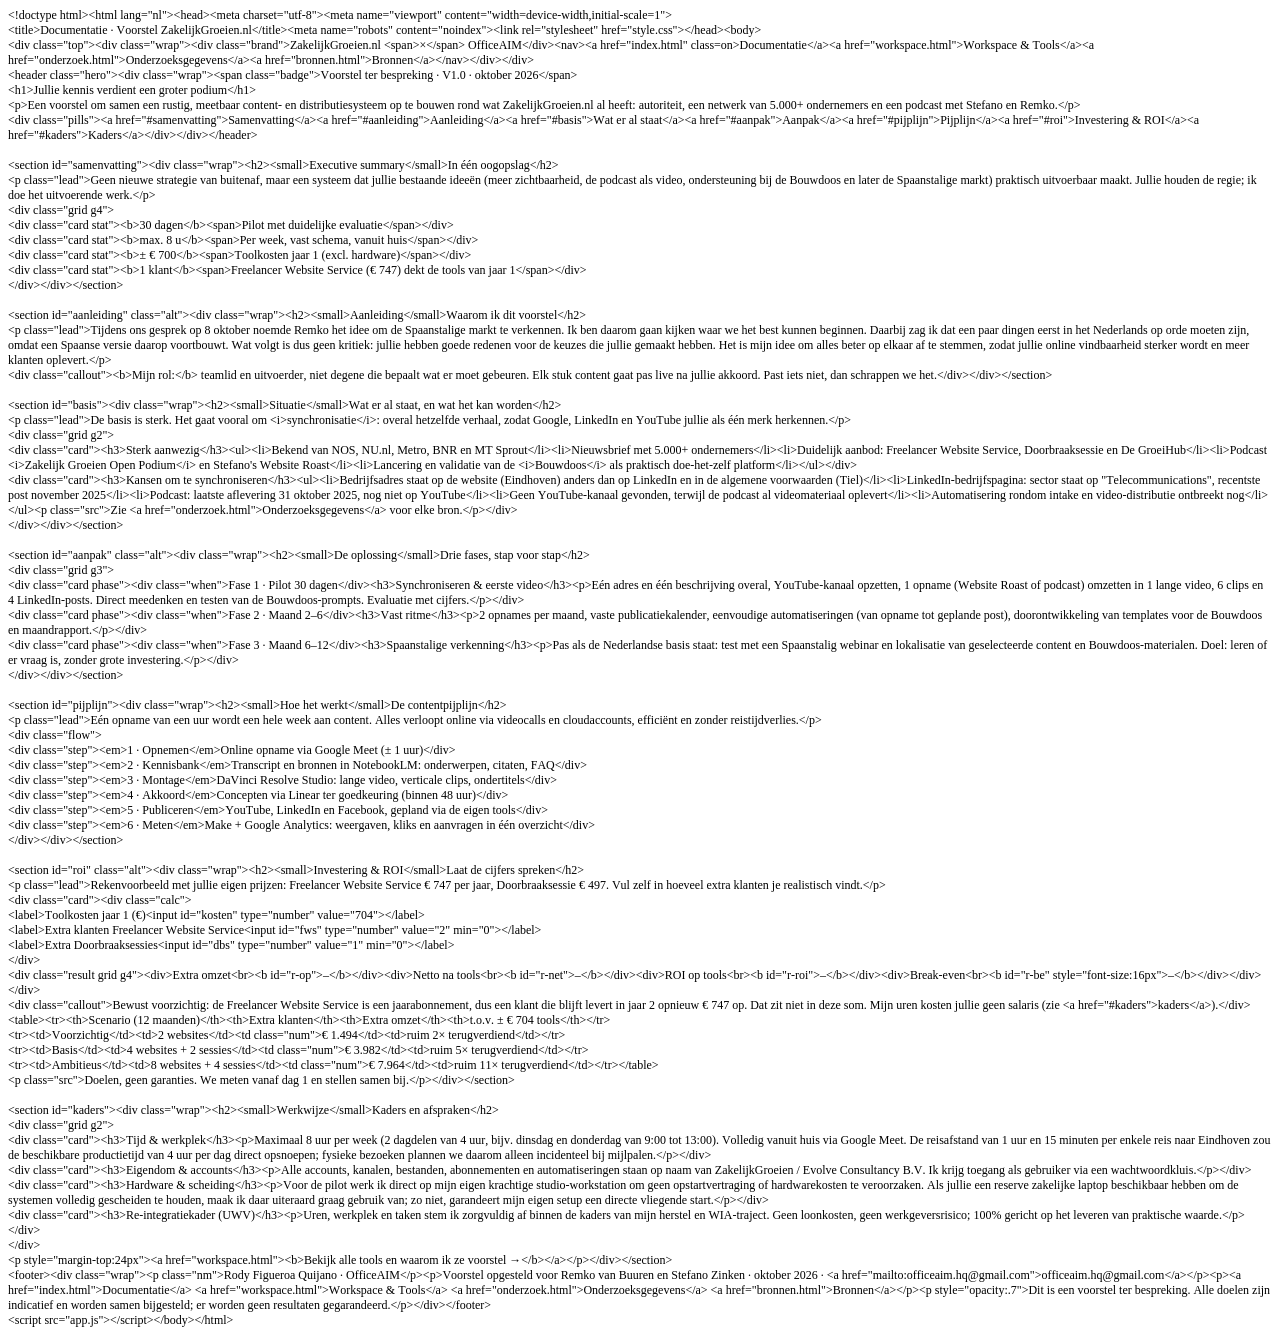
==== index.html @ 8b4fb87a "Voorstel ZakelijkGroeien v1.0" ====
<!DOCTYPE html PUBLIC "-//W3C//DTD HTML 4.01//EN" "http://www.w3.org/TR/html4/strict.dtd">
<html>
<head>
  <meta http-equiv="Content-Type" content="text/html; charset=utf-8">
  <meta http-equiv="Content-Style-Type" content="text/css">
  <title></title>
  <meta name="Generator" content="Cocoa HTML Writer">
  <meta name="CocoaVersion" content="2775.1">
  <style type="text/css">
    p.p1 {margin: 0.0px 0.0px 0.0px 0.0px; font: 12.0px Times; -webkit-text-stroke: #000000}
    p.p2 {margin: 0.0px 0.0px 0.0px 0.0px; font: 12.0px Times; -webkit-text-stroke: #000000; min-height: 14.0px}
    span.s1 {font-kerning: none}
    span.s2 {font: 12.0px 'Times New Roman'; font-kerning: none}
  </style>
</head>
<body>
<p class="p1"><span class="s1">&lt;!doctype html&gt;&lt;html lang="nl"&gt;&lt;head&gt;&lt;meta charset="utf-8"&gt;&lt;meta name="viewport" content="width=device-width,initial-scale=1"&gt;</span></p>
<p class="p1"><span class="s1">&lt;title&gt;Documentatie · Voorstel ZakelijkGroeien.nl&lt;/title&gt;&lt;meta name="robots" content="noindex"&gt;&lt;link rel="stylesheet" href="style.css"&gt;&lt;/head&gt;&lt;body&gt;</span></p>
<p class="p1"><span class="s1">&lt;div class="top"&gt;&lt;div class="wrap"&gt;&lt;div class="brand"&gt;ZakelijkGroeien.nl &lt;span&gt;×&lt;/span&gt; OfficeAIM&lt;/div&gt;&lt;nav&gt;&lt;a href="index.html" class=on&gt;Documentatie&lt;/a&gt;&lt;a href="workspace.html"&gt;Workspace &amp; Tools&lt;/a&gt;&lt;a href="onderzoek.html"&gt;Onderzoeksgegevens&lt;/a&gt;&lt;a href="bronnen.html"&gt;Bronnen&lt;/a&gt;&lt;/nav&gt;&lt;/div&gt;&lt;/div&gt;</span></p>
<p class="p1"><span class="s1">&lt;header class="hero"&gt;&lt;div class="wrap"&gt;&lt;span class="badge"&gt;Voorstel ter bespreking · V1.0 · oktober 2026&lt;/span&gt;</span></p>
<p class="p1"><span class="s1">&lt;h1&gt;Jullie kennis verdient een groter podium&lt;/h1&gt;</span></p>
<p class="p1"><span class="s1">&lt;p&gt;Een voorstel om samen een rustig, meetbaar content- en distributiesysteem op te bouwen rond wat ZakelijkGroeien.nl al heeft: autoriteit, een netwerk van 5.000+ ondernemers en een podcast met Stefano en Remko.&lt;/p&gt;</span></p>
<p class="p1"><span class="s1">&lt;div class="pills"&gt;&lt;a href="#samenvatting"&gt;Samenvatting&lt;/a&gt;&lt;a href="#aanleiding"&gt;Aanleiding&lt;/a&gt;&lt;a href="#basis"&gt;Wat er al staat&lt;/a&gt;&lt;a href="#aanpak"&gt;Aanpak&lt;/a&gt;&lt;a href="#pijplijn"&gt;Pijplijn&lt;/a&gt;&lt;a href="#roi"&gt;Investering &amp; ROI&lt;/a&gt;&lt;a href="#kaders"&gt;Kaders&lt;/a&gt;&lt;/div&gt;&lt;/div&gt;&lt;/header&gt;</span></p>
<p class="p2"><span class="s1"></span><br></p>
<p class="p1"><span class="s1">&lt;section id="samenvatting"&gt;&lt;div class="wrap"&gt;&lt;h2&gt;&lt;small&gt;Executive summary&lt;/small&gt;In één oogopslag&lt;/h2&gt;</span></p>
<p class="p1"><span class="s1">&lt;p class="lead"&gt;Geen nieuwe strategie van buitenaf, maar een systeem dat jullie bestaande ideeën (meer zichtbaarheid, de podcast als video, ondersteuning bij de Bouwdoos en later de Spaanstalige markt) praktisch uitvoerbaar maakt. Jullie houden de regie; ik doe het uitvoerende werk.&lt;/p&gt;</span></p>
<p class="p1"><span class="s1">&lt;div class="grid g4"&gt;</span></p>
<p class="p1"><span class="s1">&lt;div class="card stat"&gt;&lt;b&gt;30 dagen&lt;/b&gt;&lt;span&gt;Pilot met duidelijke evaluatie&lt;/span&gt;&lt;/div&gt;</span></p>
<p class="p1"><span class="s1">&lt;div class="card stat"&gt;&lt;b&gt;max. 8 u&lt;/b&gt;&lt;span&gt;Per week, vast schema, vanuit huis&lt;/span&gt;&lt;/div&gt;</span></p>
<p class="p1"><span class="s1">&lt;div class="card stat"&gt;&lt;b&gt;± € 700&lt;/b&gt;&lt;span&gt;Toolkosten jaar 1 (excl. hardware)&lt;/span&gt;&lt;/div&gt;</span></p>
<p class="p1"><span class="s1">&lt;div class="card stat"&gt;&lt;b&gt;1 klant&lt;/b&gt;&lt;span&gt;Freelancer Website Service (€ 747) dekt de tools van jaar 1&lt;/span&gt;&lt;/div&gt;</span></p>
<p class="p1"><span class="s1">&lt;/div&gt;&lt;/div&gt;&lt;/section&gt;</span></p>
<p class="p2"><span class="s1"></span><br></p>
<p class="p1"><span class="s1">&lt;section id="aanleiding" class="alt"&gt;&lt;div class="wrap"&gt;&lt;h2&gt;&lt;small&gt;Aanleiding&lt;/small&gt;Waarom ik dit voorstel&lt;/h2&gt;</span></p>
<p class="p1"><span class="s1">&lt;p class="lead"&gt;Tijdens ons gesprek op 8 oktober noemde Remko het idee om de Spaanstalige markt te verkennen. Ik ben daarom gaan kijken waar we het best kunnen beginnen. Daarbij zag ik dat een paar dingen eerst in het Nederlands op orde moeten zijn, omdat een Spaanse versie daarop voortbouwt. Wat volgt is dus geen kritiek: jullie hebben goede redenen voor de keuzes die jullie gemaakt hebben. Het is mijn idee om alles beter op elkaar af te stemmen, zodat jullie online vindbaarheid sterker wordt en meer klanten oplevert.&lt;/p&gt;</span></p>
<p class="p1"><span class="s1">&lt;div class="callout"&gt;&lt;b&gt;Mijn rol:&lt;/b&gt; teamlid en uitvoerder, niet degene die bepaalt wat er moet gebeuren. Elk stuk content gaat pas live na jullie akkoord. Past iets niet, dan schrappen we het.&lt;/div&gt;&lt;/div&gt;&lt;/section&gt;</span></p>
<p class="p2"><span class="s1"></span><br></p>
<p class="p1"><span class="s1">&lt;section id="basis"&gt;&lt;div class="wrap"&gt;&lt;h2&gt;&lt;small&gt;Situatie&lt;/small&gt;Wat er al staat, en wat het kan worden&lt;/h2&gt;</span></p>
<p class="p1"><span class="s1">&lt;p class="lead"&gt;De basis is sterk. Het gaat vooral om &lt;i&gt;synchronisatie&lt;/i&gt;: overal hetzelfde verhaal, zodat Google, LinkedIn en YouTube jullie als één merk herkennen.&lt;/p&gt;</span></p>
<p class="p1"><span class="s1">&lt;div class="grid g2"&gt;</span></p>
<p class="p1"><span class="s1">&lt;div class="card"&gt;&lt;h3&gt;Sterk aanwezig&lt;/h3&gt;&lt;ul&gt;&lt;li&gt;Bekend van NOS, NU.nl, Metro, BNR en MT Sprout&lt;/li&gt;&lt;li&gt;Nieuwsbrief met 5.000+ ondernemers&lt;/li&gt;&lt;li&gt;Duidelijk aanbod: Freelancer Website Service, Doorbraaksessie en De GroeiHub&lt;/li&gt;&lt;li&gt;Podcast &lt;i&gt;Zakelijk Groeien Open Podium&lt;/i&gt; en Stefano's Website Roast&lt;/li&gt;&lt;li&gt;Lancering en validatie van de &lt;i&gt;Bouwdoos&lt;/i&gt; als praktisch doe-het-zelf platform&lt;/li&gt;&lt;/ul&gt;&lt;/div&gt;</span></p>
<p class="p1"><span class="s1">&lt;div class="card"&gt;&lt;h3&gt;Kansen om te synchroniseren&lt;/h3&gt;&lt;ul&gt;&lt;li&gt;Bedrijfsadres staat op de website (Eindhoven) anders dan op LinkedIn en in de algemene voorwaarden (Tiel)&lt;/li&gt;&lt;li&gt;LinkedIn-bedrijfspagina: sector staat op "Telecommunications", recentste post november 2025&lt;/li&gt;&lt;li&gt;Podcast: laatste aflevering 31 oktober 2025, nog niet op YouTube&lt;/li&gt;&lt;li&gt;Geen YouTube-kanaal gevonden, terwijl de podcast al videomateriaal oplevert&lt;/li&gt;&lt;li&gt;Automatisering rondom intake en video-distributie ontbreekt nog&lt;/li&gt;&lt;/ul&gt;&lt;p class="src"&gt;Zie &lt;a href="onderzoek.html"&gt;Onderzoeksgegevens&lt;/a&gt; voor elke bron.&lt;/p&gt;&lt;/div&gt;</span></p>
<p class="p1"><span class="s1">&lt;/div&gt;&lt;/div&gt;&lt;/section&gt;</span></p>
<p class="p2"><span class="s1"></span><br></p>
<p class="p1"><span class="s1">&lt;section id="aanpak" class="alt"&gt;&lt;div class="wrap"&gt;&lt;h2&gt;&lt;small&gt;De oplossing&lt;/small&gt;Drie fases, stap voor stap&lt;/h2&gt;</span></p>
<p class="p1"><span class="s1">&lt;div class="grid g3"&gt;</span></p>
<p class="p1"><span class="s1">&lt;div class="card phase"&gt;&lt;div class="when"&gt;Fase 1 · Pilot 30 dagen&lt;/div&gt;&lt;h3&gt;Synchroniseren &amp; eerste video&lt;/h3&gt;&lt;p&gt;Eén adres en één beschrijving overal, YouTube-kanaal opzetten, 1 opname (Website Roast of podcast) omzetten in 1 lange video, 6 clips en 4 LinkedIn-posts. Direct meedenken en testen van de Bouwdoos-prompts. Evaluatie met cijfers.&lt;/p&gt;&lt;/div&gt;</span></p>
<p class="p1"><span class="s1">&lt;div class="card phase"&gt;&lt;div class="when"&gt;Fase 2 · Maand 2–6&lt;/div&gt;&lt;h3&gt;Vast ritme&lt;/h3&gt;&lt;p&gt;2 opnames per maand, vaste publicatiekalender, eenvoudige automatiseringen (van opname tot geplande post), doorontwikkeling van templates voor de Bouwdoos en maandrapport.&lt;/p&gt;&lt;/div&gt;</span></p>
<p class="p1"><span class="s1">&lt;div class="card phase"&gt;&lt;div class="when"&gt;Fase 3 · Maand 6–12&lt;/div&gt;&lt;h3&gt;Spaanstalige verkenning&lt;/h3&gt;&lt;p&gt;Pas als de Nederlandse basis staat: test met een Spaanstalig webinar en lokalisatie van geselecteerde content en Bouwdoos-materialen. Doel: leren of er vraag is, zonder grote investering.&lt;/p&gt;&lt;/div&gt;</span></p>
<p class="p1"><span class="s1">&lt;/div&gt;&lt;/div&gt;&lt;/section&gt;</span></p>
<p class="p2"><span class="s1"></span><br></p>
<p class="p1"><span class="s1">&lt;section id="pijplijn"&gt;&lt;div class="wrap"&gt;&lt;h2&gt;&lt;small&gt;Hoe het werkt&lt;/small&gt;De contentpijplijn&lt;/h2&gt;</span></p>
<p class="p1"><span class="s1">&lt;p class="lead"&gt;Eén opname van een uur wordt een hele week aan content. Alles verloopt online via videocalls en cloudaccounts, efficiënt en zonder reistijdverlies.&lt;/p&gt;</span></p>
<p class="p1"><span class="s1">&lt;div class="flow"&gt;</span></p>
<p class="p1"><span class="s1">&lt;div class="step"&gt;&lt;em&gt;1 · Opnemen&lt;/em&gt;Online opname via Google Meet (± 1 uur)&lt;/div&gt;</span></p>
<p class="p1"><span class="s1">&lt;div class="step"&gt;&lt;em&gt;2 · Kennisbank&lt;/em&gt;Transcript en bronnen in NotebookLM: onderwerpen, citaten, FAQ&lt;/div&gt;</span></p>
<p class="p1"><span class="s1">&lt;div class="step"&gt;&lt;em&gt;3 · Montage&lt;/em&gt;DaVinci Resolve Studio: lange video, verticale clips, ondertitels&lt;/div&gt;</span></p>
<p class="p1"><span class="s1">&lt;div class="step"&gt;&lt;em&gt;4 · Akkoord&lt;/em&gt;Concepten via Linear ter goedkeuring (binnen 48 uur)&lt;/div&gt;</span></p>
<p class="p1"><span class="s1">&lt;div class="step"&gt;&lt;em&gt;5 · Publiceren&lt;/em&gt;YouTube, LinkedIn en Facebook, gepland via de eigen tools&lt;/div&gt;</span></p>
<p class="p1"><span class="s1">&lt;div class="step"&gt;&lt;em&gt;6 · Meten&lt;/em&gt;Make + Google Analytics: weergaven, kliks en aanvragen in één overzicht&lt;/div&gt;</span></p>
<p class="p1"><span class="s1">&lt;/div&gt;&lt;/div&gt;&lt;/section&gt;</span></p>
<p class="p2"><span class="s1"></span><br></p>
<p class="p1"><span class="s1">&lt;section id="roi" class="alt"&gt;&lt;div class="wrap"&gt;&lt;h2&gt;&lt;small&gt;Investering &amp; ROI&lt;/small&gt;Laat de cijfers spreken&lt;/h2&gt;</span></p>
<p class="p1"><span class="s1">&lt;p class="lead"&gt;Rekenvoorbeeld met jullie eigen prijzen: Freelancer Website Service € 747 per jaar, Doorbraaksessie € 497. Vul zelf in hoeveel extra klanten je realistisch vindt.&lt;/p&gt;</span></p>
<p class="p1"><span class="s1">&lt;div class="card"&gt;&lt;div class="calc"&gt;</span></p>
<p class="p1"><span class="s1">&lt;label&gt;Toolkosten jaar 1 (€)&lt;input id="kosten" type="number" value="704"&gt;&lt;/label&gt;</span></p>
<p class="p1"><span class="s1">&lt;label&gt;Extra klanten Freelancer Website Service&lt;input id="fws" type="number" value="2" min="0"&gt;&lt;/label&gt;</span></p>
<p class="p1"><span class="s1">&lt;label&gt;Extra Doorbraaksessies&lt;input id="dbs" type="number" value="1" min="0"&gt;&lt;/label&gt;</span></p>
<p class="p1"><span class="s1">&lt;/div&gt;</span></p>
<p class="p1"><span class="s1">&lt;div class="result grid g4"&gt;&lt;div&gt;Extra omzet&lt;br&gt;&lt;b id="r-op"&gt;–&lt;/b&gt;&lt;/div&gt;&lt;div&gt;Netto na tools&lt;br&gt;&lt;b id="r-net"&gt;–&lt;/b&gt;&lt;/div&gt;&lt;div&gt;ROI op tools&lt;br&gt;&lt;b id="r-roi"&gt;–&lt;/b&gt;&lt;/div&gt;&lt;div&gt;Break-even&lt;br&gt;&lt;b id="r-be" style="font-size:16px"&gt;–&lt;/b&gt;&lt;/div&gt;&lt;/div&gt;&lt;/div&gt;</span></p>
<p class="p1"><span class="s1">&lt;div class="callout"&gt;Bewust voorzichtig: de Freelancer Website Service is een jaarabonnement, dus een klant die blijft levert in jaar 2 opnieuw € 747 op. Dat zit niet in deze som. Mijn uren kosten jullie geen salaris (zie &lt;a href="#kaders"&gt;kaders&lt;/a&gt;).&lt;/div&gt;</span></p>
<p class="p1"><span class="s1">&lt;table&gt;&lt;tr&gt;&lt;th&gt;Scenario (12 maanden)&lt;/th&gt;&lt;th&gt;Extra klanten&lt;/th&gt;&lt;th&gt;Extra omzet&lt;/th&gt;&lt;th&gt;t.o.v. ± € 704 tools&lt;/th&gt;&lt;/tr&gt;</span></p>
<p class="p1"><span class="s1">&lt;tr&gt;&lt;td&gt;Voorzichtig&lt;/td&gt;&lt;td&gt;2 websites&lt;/td&gt;&lt;td class="num"&gt;€ 1.494&lt;/td&gt;&lt;td&gt;ruim 2× terugverdiend&lt;/td&gt;&lt;/tr&gt;</span></p>
<p class="p1"><span class="s1">&lt;tr&gt;&lt;td&gt;Basis&lt;/td&gt;&lt;td&gt;4 websites + 2 sessies&lt;/td&gt;&lt;td class="num"&gt;€ 3.982&lt;/td&gt;&lt;td&gt;ruim 5× terugverdiend&lt;/td&gt;&lt;/tr&gt;</span></p>
<p class="p1"><span class="s1">&lt;tr&gt;&lt;td&gt;Ambitieus&lt;/td&gt;&lt;td&gt;8 websites + 4 sessies&lt;/td&gt;&lt;td class="num"&gt;€ 7.964&lt;/td&gt;&lt;td&gt;ruim 11× terugverdiend&lt;/td&gt;&lt;/tr&gt;&lt;/table&gt;</span></p>
<p class="p1"><span class="s1">&lt;p class="src"&gt;Doelen, geen garanties. We meten vanaf dag 1 en stellen samen bij.&lt;/p&gt;&lt;/div&gt;&lt;/section&gt;</span></p>
<p class="p2"><span class="s1"></span><br></p>
<p class="p1"><span class="s1">&lt;section id="kaders"&gt;&lt;div class="wrap"&gt;&lt;h2&gt;&lt;small&gt;Werkwijze&lt;/small&gt;Kaders en afspraken&lt;/h2&gt;</span></p>
<p class="p1"><span class="s1">&lt;div class="grid g2"&gt;</span></p>
<p class="p1"><span class="s1">&lt;div class="card"&gt;&lt;h3&gt;Tijd &amp; werkplek&lt;/h3&gt;&lt;p&gt;Maximaal 8 uur per week (2 dagdelen van 4 uur, bijv. dinsdag en donderdag van 9:00 tot 13:00). Volledig vanuit huis via Google Meet. De reisafstand van 1 uur en 15 minuten per enkele reis naar Eindhoven zou de beschikbare productietijd van 4 uur per dag direct opsnoepen; fysieke bezoeken plannen we daarom alleen incidenteel bij mijlpalen.&lt;/p&gt;&lt;/div&gt;</span></p>
<p class="p1"><span class="s1">&lt;div class="card"&gt;&lt;h3&gt;Eigendom &amp; accounts&lt;/h3&gt;&lt;p&gt;Alle accounts, kanalen, bestanden, abonnementen en automatiseringen staan op naam van ZakelijkGroeien / Evolve Consultancy B.V. Ik krijg toegang als gebruiker via een wachtwoordkluis.&lt;/p&gt;&lt;/div&gt;</span></p>
<p class="p1"><span class="s1">&lt;div class="card"&gt;&lt;h3&gt;Hardware &amp; scheiding&lt;/h3&gt;&lt;p&gt;Voor de pilot werk ik direct op mijn eigen krachtige studio-workstation om geen opstartvertraging of hardwarekosten te veroorzaken. Als jullie een reserve zakelijke laptop beschikbaar hebben om de systemen volledig gescheiden te houden, maak ik daar uiteraard graag gebruik van; zo niet, garandeert mijn eigen setup een directe vliegende start.&lt;/p&gt;&lt;/div&gt;</span></p>
<p class="p1"><span class="s1">&lt;div class="card"&gt;&lt;h3&gt;Re-integratiekader (UWV)&lt;/h3&gt;&lt;p&gt;Uren, werkplek en taken stem ik zorgvuldig af binnen de kaders van mijn herstel en WIA-traject. Geen loonkosten, geen werkgeversrisico; 100% gericht op het leveren van praktische waarde.&lt;/p&gt;&lt;/div&gt;</span></p>
<p class="p1"><span class="s1">&lt;/div&gt;</span></p>
<p class="p1"><span class="s1">&lt;p style="margin-top:24px"&gt;&lt;a href="workspace.html"&gt;&lt;b&gt;Bekijk alle tools en waarom ik ze voorstel </span><span class="s2">→</span><span class="s1">&lt;/b&gt;&lt;/a&gt;&lt;/p&gt;&lt;/div&gt;&lt;/section&gt;</span></p>
<p class="p1"><span class="s1">&lt;footer&gt;&lt;div class="wrap"&gt;&lt;p class="nm"&gt;Rody Figueroa Quijano · OfficeAIM&lt;/p&gt;&lt;p&gt;Voorstel opgesteld voor Remko van Buuren en Stefano Zinken · oktober 2026 · &lt;a href="mailto:officeaim.hq@gmail.com"&gt;officeaim.hq@gmail.com&lt;/a&gt;&lt;/p&gt;&lt;p&gt;&lt;a href="index.html"&gt;Documentatie&lt;/a&gt; &lt;a href="workspace.html"&gt;Workspace &amp; Tools&lt;/a&gt; &lt;a href="onderzoek.html"&gt;Onderzoeksgegevens&lt;/a&gt; &lt;a href="bronnen.html"&gt;Bronnen&lt;/a&gt;&lt;/p&gt;&lt;p style="opacity:.7"&gt;Dit is een voorstel ter bespreking. Alle doelen zijn indicatief en worden samen bijgesteld; er worden geen resultaten gegarandeerd.&lt;/p&gt;&lt;/div&gt;&lt;/footer&gt;</span></p>
<p class="p1"><span class="s1">&lt;script src="app.js"&gt;&lt;/script&gt;&lt;/body&gt;&lt;/html&gt;</span></p>
</body>
</html>
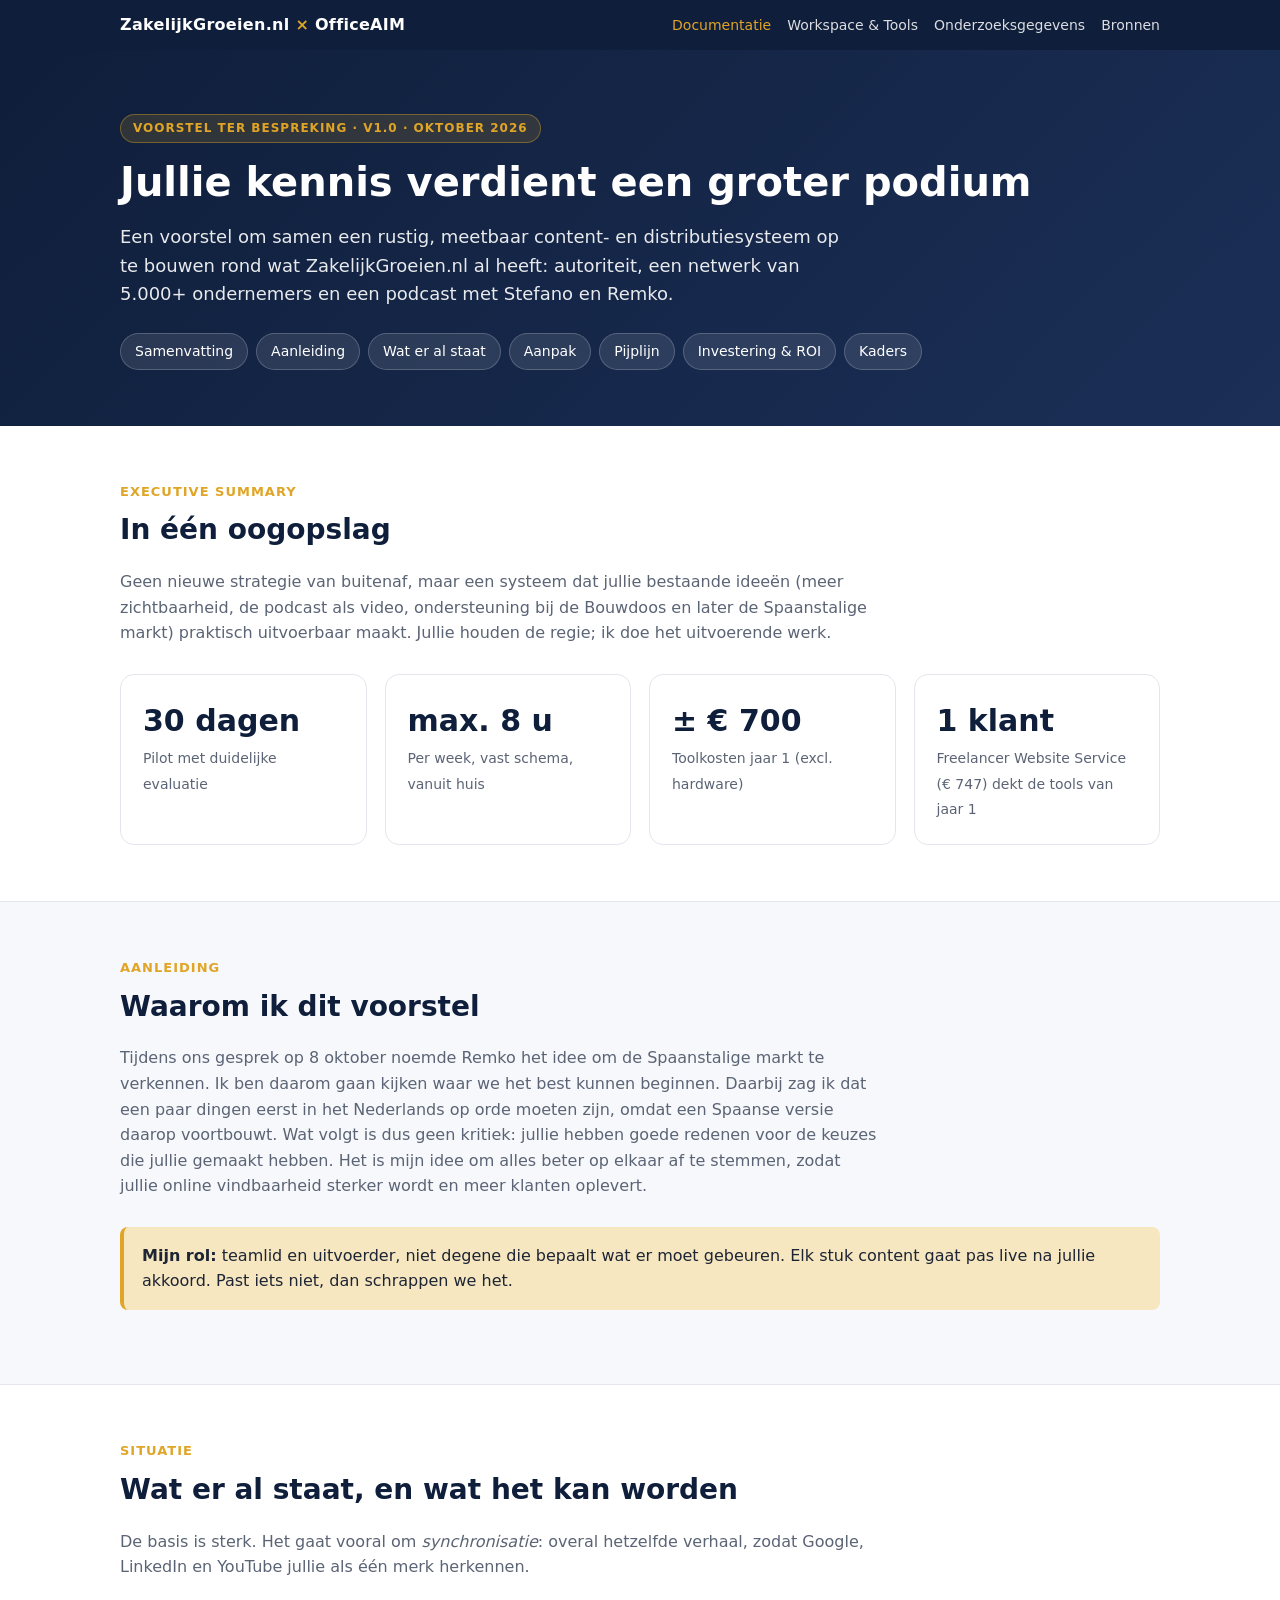
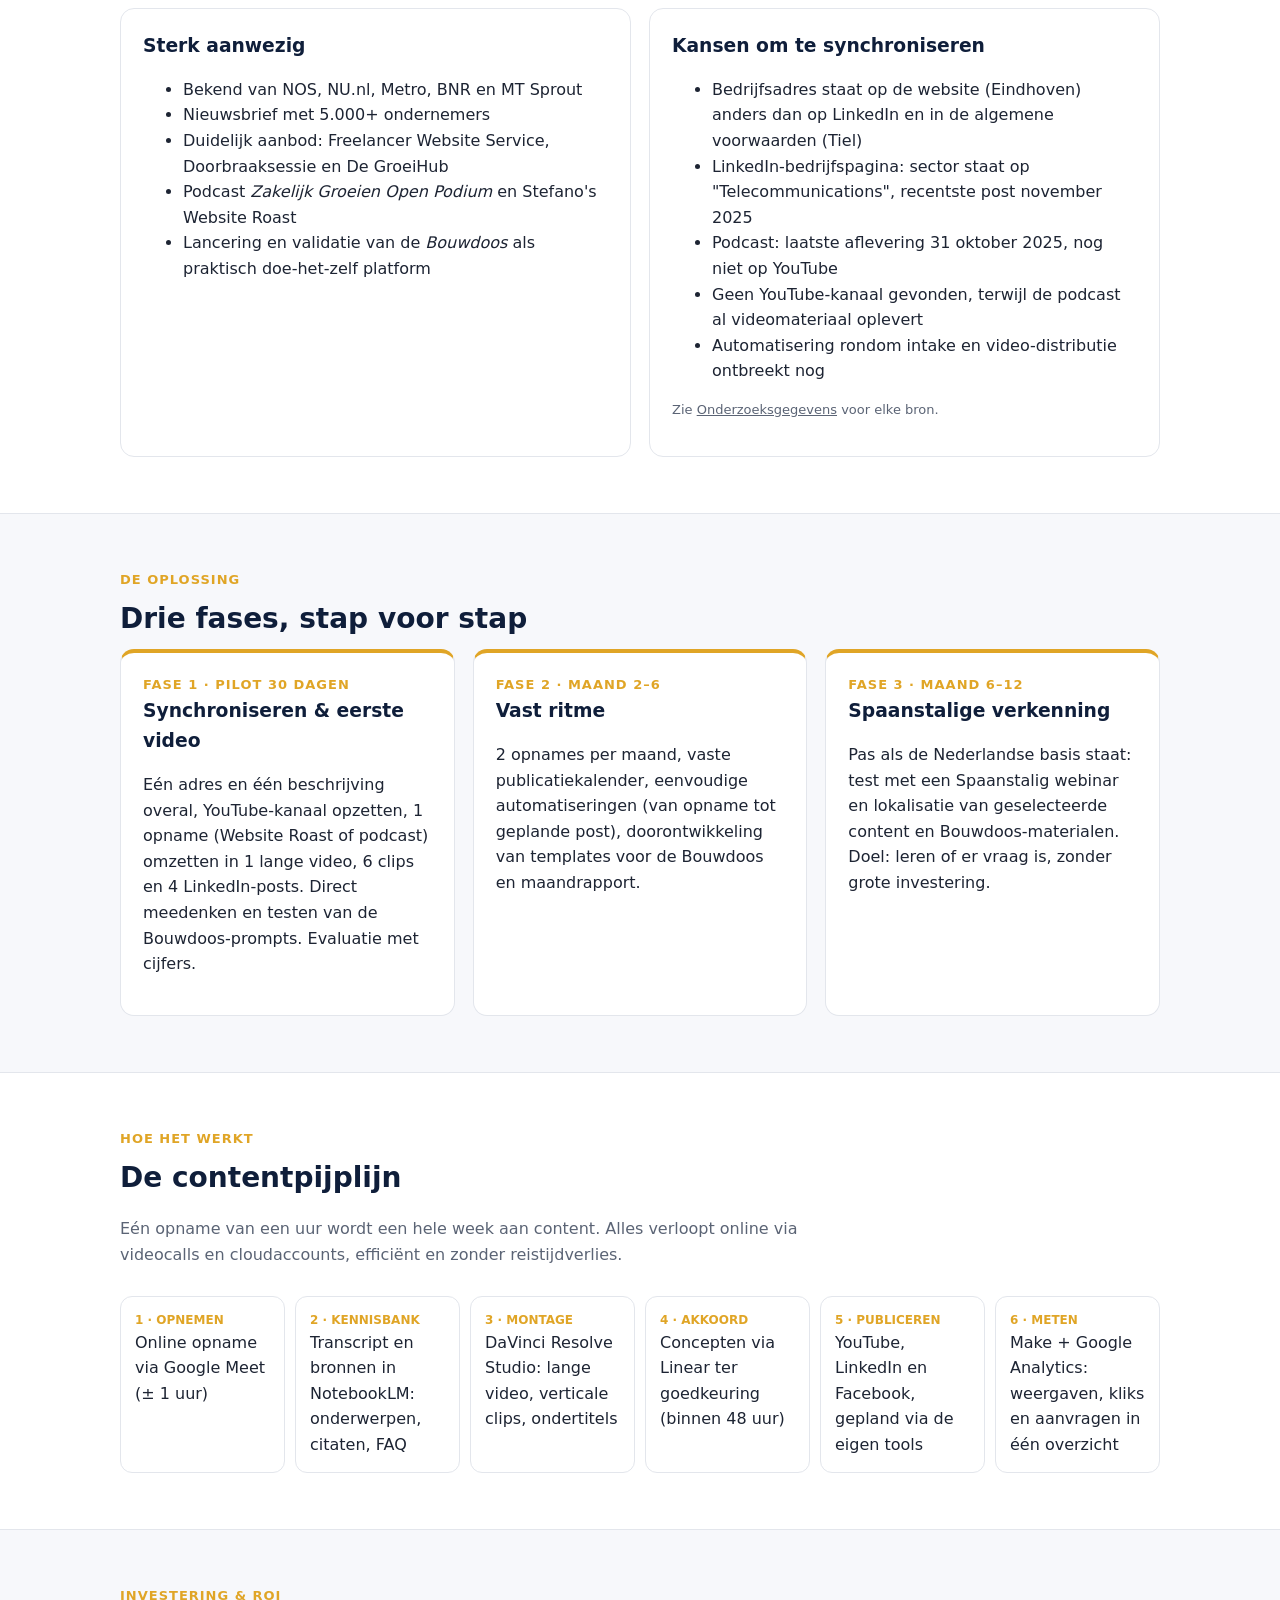
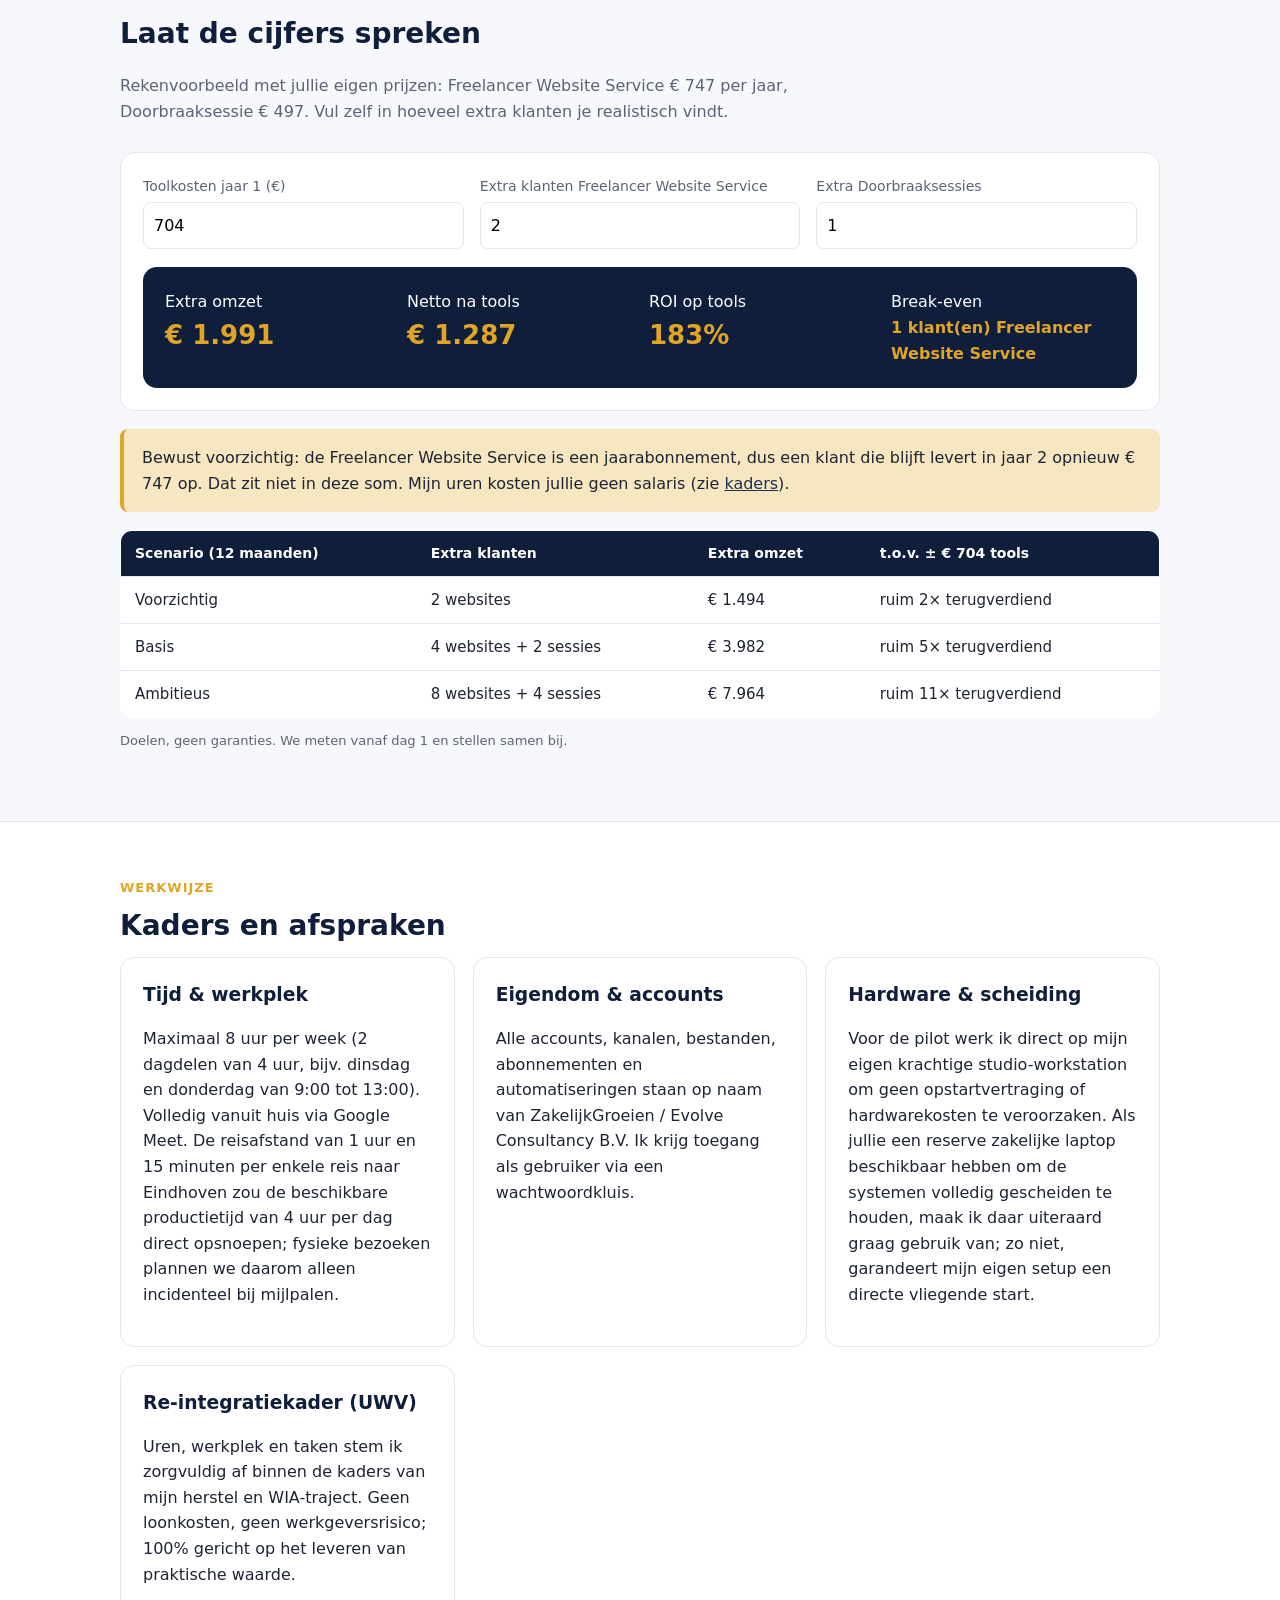
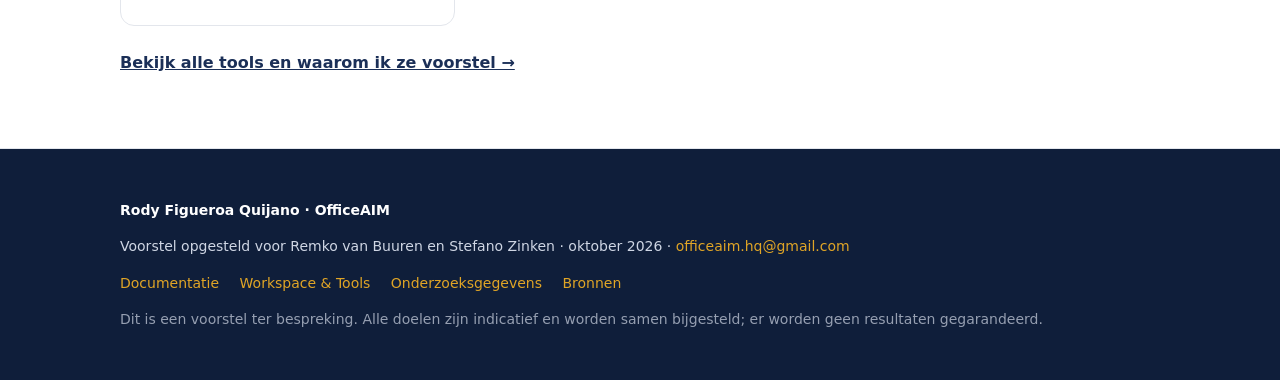
==== commit 6e5d2a3c: "Fix raw HTML encoding on index" ====
--- a/index.html
+++ b/index.html
@@ -1,89 +1,71 @@
-<!DOCTYPE html PUBLIC "-//W3C//DTD HTML 4.01//EN" "http://www.w3.org/TR/html4/strict.dtd">
-<html>
-<head>
-  <meta http-equiv="Content-Type" content="text/html; charset=utf-8">
-  <meta http-equiv="Content-Style-Type" content="text/css">
-  <title></title>
-  <meta name="Generator" content="Cocoa HTML Writer">
-  <meta name="CocoaVersion" content="2775.1">
-  <style type="text/css">
-    p.p1 {margin: 0.0px 0.0px 0.0px 0.0px; font: 12.0px Times; -webkit-text-stroke: #000000}
-    p.p2 {margin: 0.0px 0.0px 0.0px 0.0px; font: 12.0px Times; -webkit-text-stroke: #000000; min-height: 14.0px}
-    span.s1 {font-kerning: none}
-    span.s2 {font: 12.0px 'Times New Roman'; font-kerning: none}
-  </style>
-</head>
-<body>
-<p class="p1"><span class="s1">&lt;!doctype html&gt;&lt;html lang="nl"&gt;&lt;head&gt;&lt;meta charset="utf-8"&gt;&lt;meta name="viewport" content="width=device-width,initial-scale=1"&gt;</span></p>
-<p class="p1"><span class="s1">&lt;title&gt;Documentatie · Voorstel ZakelijkGroeien.nl&lt;/title&gt;&lt;meta name="robots" content="noindex"&gt;&lt;link rel="stylesheet" href="style.css"&gt;&lt;/head&gt;&lt;body&gt;</span></p>
-<p class="p1"><span class="s1">&lt;div class="top"&gt;&lt;div class="wrap"&gt;&lt;div class="brand"&gt;ZakelijkGroeien.nl &lt;span&gt;×&lt;/span&gt; OfficeAIM&lt;/div&gt;&lt;nav&gt;&lt;a href="index.html" class=on&gt;Documentatie&lt;/a&gt;&lt;a href="workspace.html"&gt;Workspace &amp; Tools&lt;/a&gt;&lt;a href="onderzoek.html"&gt;Onderzoeksgegevens&lt;/a&gt;&lt;a href="bronnen.html"&gt;Bronnen&lt;/a&gt;&lt;/nav&gt;&lt;/div&gt;&lt;/div&gt;</span></p>
-<p class="p1"><span class="s1">&lt;header class="hero"&gt;&lt;div class="wrap"&gt;&lt;span class="badge"&gt;Voorstel ter bespreking · V1.0 · oktober 2026&lt;/span&gt;</span></p>
-<p class="p1"><span class="s1">&lt;h1&gt;Jullie kennis verdient een groter podium&lt;/h1&gt;</span></p>
-<p class="p1"><span class="s1">&lt;p&gt;Een voorstel om samen een rustig, meetbaar content- en distributiesysteem op te bouwen rond wat ZakelijkGroeien.nl al heeft: autoriteit, een netwerk van 5.000+ ondernemers en een podcast met Stefano en Remko.&lt;/p&gt;</span></p>
-<p class="p1"><span class="s1">&lt;div class="pills"&gt;&lt;a href="#samenvatting"&gt;Samenvatting&lt;/a&gt;&lt;a href="#aanleiding"&gt;Aanleiding&lt;/a&gt;&lt;a href="#basis"&gt;Wat er al staat&lt;/a&gt;&lt;a href="#aanpak"&gt;Aanpak&lt;/a&gt;&lt;a href="#pijplijn"&gt;Pijplijn&lt;/a&gt;&lt;a href="#roi"&gt;Investering &amp; ROI&lt;/a&gt;&lt;a href="#kaders"&gt;Kaders&lt;/a&gt;&lt;/div&gt;&lt;/div&gt;&lt;/header&gt;</span></p>
-<p class="p2"><span class="s1"></span><br></p>
-<p class="p1"><span class="s1">&lt;section id="samenvatting"&gt;&lt;div class="wrap"&gt;&lt;h2&gt;&lt;small&gt;Executive summary&lt;/small&gt;In één oogopslag&lt;/h2&gt;</span></p>
-<p class="p1"><span class="s1">&lt;p class="lead"&gt;Geen nieuwe strategie van buitenaf, maar een systeem dat jullie bestaande ideeën (meer zichtbaarheid, de podcast als video, ondersteuning bij de Bouwdoos en later de Spaanstalige markt) praktisch uitvoerbaar maakt. Jullie houden de regie; ik doe het uitvoerende werk.&lt;/p&gt;</span></p>
-<p class="p1"><span class="s1">&lt;div class="grid g4"&gt;</span></p>
-<p class="p1"><span class="s1">&lt;div class="card stat"&gt;&lt;b&gt;30 dagen&lt;/b&gt;&lt;span&gt;Pilot met duidelijke evaluatie&lt;/span&gt;&lt;/div&gt;</span></p>
-<p class="p1"><span class="s1">&lt;div class="card stat"&gt;&lt;b&gt;max. 8 u&lt;/b&gt;&lt;span&gt;Per week, vast schema, vanuit huis&lt;/span&gt;&lt;/div&gt;</span></p>
-<p class="p1"><span class="s1">&lt;div class="card stat"&gt;&lt;b&gt;± € 700&lt;/b&gt;&lt;span&gt;Toolkosten jaar 1 (excl. hardware)&lt;/span&gt;&lt;/div&gt;</span></p>
-<p class="p1"><span class="s1">&lt;div class="card stat"&gt;&lt;b&gt;1 klant&lt;/b&gt;&lt;span&gt;Freelancer Website Service (€ 747) dekt de tools van jaar 1&lt;/span&gt;&lt;/div&gt;</span></p>
-<p class="p1"><span class="s1">&lt;/div&gt;&lt;/div&gt;&lt;/section&gt;</span></p>
-<p class="p2"><span class="s1"></span><br></p>
-<p class="p1"><span class="s1">&lt;section id="aanleiding" class="alt"&gt;&lt;div class="wrap"&gt;&lt;h2&gt;&lt;small&gt;Aanleiding&lt;/small&gt;Waarom ik dit voorstel&lt;/h2&gt;</span></p>
-<p class="p1"><span class="s1">&lt;p class="lead"&gt;Tijdens ons gesprek op 8 oktober noemde Remko het idee om de Spaanstalige markt te verkennen. Ik ben daarom gaan kijken waar we het best kunnen beginnen. Daarbij zag ik dat een paar dingen eerst in het Nederlands op orde moeten zijn, omdat een Spaanse versie daarop voortbouwt. Wat volgt is dus geen kritiek: jullie hebben goede redenen voor de keuzes die jullie gemaakt hebben. Het is mijn idee om alles beter op elkaar af te stemmen, zodat jullie online vindbaarheid sterker wordt en meer klanten oplevert.&lt;/p&gt;</span></p>
-<p class="p1"><span class="s1">&lt;div class="callout"&gt;&lt;b&gt;Mijn rol:&lt;/b&gt; teamlid en uitvoerder, niet degene die bepaalt wat er moet gebeuren. Elk stuk content gaat pas live na jullie akkoord. Past iets niet, dan schrappen we het.&lt;/div&gt;&lt;/div&gt;&lt;/section&gt;</span></p>
-<p class="p2"><span class="s1"></span><br></p>
-<p class="p1"><span class="s1">&lt;section id="basis"&gt;&lt;div class="wrap"&gt;&lt;h2&gt;&lt;small&gt;Situatie&lt;/small&gt;Wat er al staat, en wat het kan worden&lt;/h2&gt;</span></p>
-<p class="p1"><span class="s1">&lt;p class="lead"&gt;De basis is sterk. Het gaat vooral om &lt;i&gt;synchronisatie&lt;/i&gt;: overal hetzelfde verhaal, zodat Google, LinkedIn en YouTube jullie als één merk herkennen.&lt;/p&gt;</span></p>
-<p class="p1"><span class="s1">&lt;div class="grid g2"&gt;</span></p>
-<p class="p1"><span class="s1">&lt;div class="card"&gt;&lt;h3&gt;Sterk aanwezig&lt;/h3&gt;&lt;ul&gt;&lt;li&gt;Bekend van NOS, NU.nl, Metro, BNR en MT Sprout&lt;/li&gt;&lt;li&gt;Nieuwsbrief met 5.000+ ondernemers&lt;/li&gt;&lt;li&gt;Duidelijk aanbod: Freelancer Website Service, Doorbraaksessie en De GroeiHub&lt;/li&gt;&lt;li&gt;Podcast &lt;i&gt;Zakelijk Groeien Open Podium&lt;/i&gt; en Stefano's Website Roast&lt;/li&gt;&lt;li&gt;Lancering en validatie van de &lt;i&gt;Bouwdoos&lt;/i&gt; als praktisch doe-het-zelf platform&lt;/li&gt;&lt;/ul&gt;&lt;/div&gt;</span></p>
-<p class="p1"><span class="s1">&lt;div class="card"&gt;&lt;h3&gt;Kansen om te synchroniseren&lt;/h3&gt;&lt;ul&gt;&lt;li&gt;Bedrijfsadres staat op de website (Eindhoven) anders dan op LinkedIn en in de algemene voorwaarden (Tiel)&lt;/li&gt;&lt;li&gt;LinkedIn-bedrijfspagina: sector staat op "Telecommunications", recentste post november 2025&lt;/li&gt;&lt;li&gt;Podcast: laatste aflevering 31 oktober 2025, nog niet op YouTube&lt;/li&gt;&lt;li&gt;Geen YouTube-kanaal gevonden, terwijl de podcast al videomateriaal oplevert&lt;/li&gt;&lt;li&gt;Automatisering rondom intake en video-distributie ontbreekt nog&lt;/li&gt;&lt;/ul&gt;&lt;p class="src"&gt;Zie &lt;a href="onderzoek.html"&gt;Onderzoeksgegevens&lt;/a&gt; voor elke bron.&lt;/p&gt;&lt;/div&gt;</span></p>
-<p class="p1"><span class="s1">&lt;/div&gt;&lt;/div&gt;&lt;/section&gt;</span></p>
-<p class="p2"><span class="s1"></span><br></p>
-<p class="p1"><span class="s1">&lt;section id="aanpak" class="alt"&gt;&lt;div class="wrap"&gt;&lt;h2&gt;&lt;small&gt;De oplossing&lt;/small&gt;Drie fases, stap voor stap&lt;/h2&gt;</span></p>
-<p class="p1"><span class="s1">&lt;div class="grid g3"&gt;</span></p>
-<p class="p1"><span class="s1">&lt;div class="card phase"&gt;&lt;div class="when"&gt;Fase 1 · Pilot 30 dagen&lt;/div&gt;&lt;h3&gt;Synchroniseren &amp; eerste video&lt;/h3&gt;&lt;p&gt;Eén adres en één beschrijving overal, YouTube-kanaal opzetten, 1 opname (Website Roast of podcast) omzetten in 1 lange video, 6 clips en 4 LinkedIn-posts. Direct meedenken en testen van de Bouwdoos-prompts. Evaluatie met cijfers.&lt;/p&gt;&lt;/div&gt;</span></p>
-<p class="p1"><span class="s1">&lt;div class="card phase"&gt;&lt;div class="when"&gt;Fase 2 · Maand 2–6&lt;/div&gt;&lt;h3&gt;Vast ritme&lt;/h3&gt;&lt;p&gt;2 opnames per maand, vaste publicatiekalender, eenvoudige automatiseringen (van opname tot geplande post), doorontwikkeling van templates voor de Bouwdoos en maandrapport.&lt;/p&gt;&lt;/div&gt;</span></p>
-<p class="p1"><span class="s1">&lt;div class="card phase"&gt;&lt;div class="when"&gt;Fase 3 · Maand 6–12&lt;/div&gt;&lt;h3&gt;Spaanstalige verkenning&lt;/h3&gt;&lt;p&gt;Pas als de Nederlandse basis staat: test met een Spaanstalig webinar en lokalisatie van geselecteerde content en Bouwdoos-materialen. Doel: leren of er vraag is, zonder grote investering.&lt;/p&gt;&lt;/div&gt;</span></p>
-<p class="p1"><span class="s1">&lt;/div&gt;&lt;/div&gt;&lt;/section&gt;</span></p>
-<p class="p2"><span class="s1"></span><br></p>
-<p class="p1"><span class="s1">&lt;section id="pijplijn"&gt;&lt;div class="wrap"&gt;&lt;h2&gt;&lt;small&gt;Hoe het werkt&lt;/small&gt;De contentpijplijn&lt;/h2&gt;</span></p>
-<p class="p1"><span class="s1">&lt;p class="lead"&gt;Eén opname van een uur wordt een hele week aan content. Alles verloopt online via videocalls en cloudaccounts, efficiënt en zonder reistijdverlies.&lt;/p&gt;</span></p>
-<p class="p1"><span class="s1">&lt;div class="flow"&gt;</span></p>
-<p class="p1"><span class="s1">&lt;div class="step"&gt;&lt;em&gt;1 · Opnemen&lt;/em&gt;Online opname via Google Meet (± 1 uur)&lt;/div&gt;</span></p>
-<p class="p1"><span class="s1">&lt;div class="step"&gt;&lt;em&gt;2 · Kennisbank&lt;/em&gt;Transcript en bronnen in NotebookLM: onderwerpen, citaten, FAQ&lt;/div&gt;</span></p>
-<p class="p1"><span class="s1">&lt;div class="step"&gt;&lt;em&gt;3 · Montage&lt;/em&gt;DaVinci Resolve Studio: lange video, verticale clips, ondertitels&lt;/div&gt;</span></p>
-<p class="p1"><span class="s1">&lt;div class="step"&gt;&lt;em&gt;4 · Akkoord&lt;/em&gt;Concepten via Linear ter goedkeuring (binnen 48 uur)&lt;/div&gt;</span></p>
-<p class="p1"><span class="s1">&lt;div class="step"&gt;&lt;em&gt;5 · Publiceren&lt;/em&gt;YouTube, LinkedIn en Facebook, gepland via de eigen tools&lt;/div&gt;</span></p>
-<p class="p1"><span class="s1">&lt;div class="step"&gt;&lt;em&gt;6 · Meten&lt;/em&gt;Make + Google Analytics: weergaven, kliks en aanvragen in één overzicht&lt;/div&gt;</span></p>
-<p class="p1"><span class="s1">&lt;/div&gt;&lt;/div&gt;&lt;/section&gt;</span></p>
-<p class="p2"><span class="s1"></span><br></p>
-<p class="p1"><span class="s1">&lt;section id="roi" class="alt"&gt;&lt;div class="wrap"&gt;&lt;h2&gt;&lt;small&gt;Investering &amp; ROI&lt;/small&gt;Laat de cijfers spreken&lt;/h2&gt;</span></p>
-<p class="p1"><span class="s1">&lt;p class="lead"&gt;Rekenvoorbeeld met jullie eigen prijzen: Freelancer Website Service € 747 per jaar, Doorbraaksessie € 497. Vul zelf in hoeveel extra klanten je realistisch vindt.&lt;/p&gt;</span></p>
-<p class="p1"><span class="s1">&lt;div class="card"&gt;&lt;div class="calc"&gt;</span></p>
-<p class="p1"><span class="s1">&lt;label&gt;Toolkosten jaar 1 (€)&lt;input id="kosten" type="number" value="704"&gt;&lt;/label&gt;</span></p>
-<p class="p1"><span class="s1">&lt;label&gt;Extra klanten Freelancer Website Service&lt;input id="fws" type="number" value="2" min="0"&gt;&lt;/label&gt;</span></p>
-<p class="p1"><span class="s1">&lt;label&gt;Extra Doorbraaksessies&lt;input id="dbs" type="number" value="1" min="0"&gt;&lt;/label&gt;</span></p>
-<p class="p1"><span class="s1">&lt;/div&gt;</span></p>
-<p class="p1"><span class="s1">&lt;div class="result grid g4"&gt;&lt;div&gt;Extra omzet&lt;br&gt;&lt;b id="r-op"&gt;–&lt;/b&gt;&lt;/div&gt;&lt;div&gt;Netto na tools&lt;br&gt;&lt;b id="r-net"&gt;–&lt;/b&gt;&lt;/div&gt;&lt;div&gt;ROI op tools&lt;br&gt;&lt;b id="r-roi"&gt;–&lt;/b&gt;&lt;/div&gt;&lt;div&gt;Break-even&lt;br&gt;&lt;b id="r-be" style="font-size:16px"&gt;–&lt;/b&gt;&lt;/div&gt;&lt;/div&gt;&lt;/div&gt;</span></p>
-<p class="p1"><span class="s1">&lt;div class="callout"&gt;Bewust voorzichtig: de Freelancer Website Service is een jaarabonnement, dus een klant die blijft levert in jaar 2 opnieuw € 747 op. Dat zit niet in deze som. Mijn uren kosten jullie geen salaris (zie &lt;a href="#kaders"&gt;kaders&lt;/a&gt;).&lt;/div&gt;</span></p>
-<p class="p1"><span class="s1">&lt;table&gt;&lt;tr&gt;&lt;th&gt;Scenario (12 maanden)&lt;/th&gt;&lt;th&gt;Extra klanten&lt;/th&gt;&lt;th&gt;Extra omzet&lt;/th&gt;&lt;th&gt;t.o.v. ± € 704 tools&lt;/th&gt;&lt;/tr&gt;</span></p>
-<p class="p1"><span class="s1">&lt;tr&gt;&lt;td&gt;Voorzichtig&lt;/td&gt;&lt;td&gt;2 websites&lt;/td&gt;&lt;td class="num"&gt;€ 1.494&lt;/td&gt;&lt;td&gt;ruim 2× terugverdiend&lt;/td&gt;&lt;/tr&gt;</span></p>
-<p class="p1"><span class="s1">&lt;tr&gt;&lt;td&gt;Basis&lt;/td&gt;&lt;td&gt;4 websites + 2 sessies&lt;/td&gt;&lt;td class="num"&gt;€ 3.982&lt;/td&gt;&lt;td&gt;ruim 5× terugverdiend&lt;/td&gt;&lt;/tr&gt;</span></p>
-<p class="p1"><span class="s1">&lt;tr&gt;&lt;td&gt;Ambitieus&lt;/td&gt;&lt;td&gt;8 websites + 4 sessies&lt;/td&gt;&lt;td class="num"&gt;€ 7.964&lt;/td&gt;&lt;td&gt;ruim 11× terugverdiend&lt;/td&gt;&lt;/tr&gt;&lt;/table&gt;</span></p>
-<p class="p1"><span class="s1">&lt;p class="src"&gt;Doelen, geen garanties. We meten vanaf dag 1 en stellen samen bij.&lt;/p&gt;&lt;/div&gt;&lt;/section&gt;</span></p>
-<p class="p2"><span class="s1"></span><br></p>
-<p class="p1"><span class="s1">&lt;section id="kaders"&gt;&lt;div class="wrap"&gt;&lt;h2&gt;&lt;small&gt;Werkwijze&lt;/small&gt;Kaders en afspraken&lt;/h2&gt;</span></p>
-<p class="p1"><span class="s1">&lt;div class="grid g2"&gt;</span></p>
-<p class="p1"><span class="s1">&lt;div class="card"&gt;&lt;h3&gt;Tijd &amp; werkplek&lt;/h3&gt;&lt;p&gt;Maximaal 8 uur per week (2 dagdelen van 4 uur, bijv. dinsdag en donderdag van 9:00 tot 13:00). Volledig vanuit huis via Google Meet. De reisafstand van 1 uur en 15 minuten per enkele reis naar Eindhoven zou de beschikbare productietijd van 4 uur per dag direct opsnoepen; fysieke bezoeken plannen we daarom alleen incidenteel bij mijlpalen.&lt;/p&gt;&lt;/div&gt;</span></p>
-<p class="p1"><span class="s1">&lt;div class="card"&gt;&lt;h3&gt;Eigendom &amp; accounts&lt;/h3&gt;&lt;p&gt;Alle accounts, kanalen, bestanden, abonnementen en automatiseringen staan op naam van ZakelijkGroeien / Evolve Consultancy B.V. Ik krijg toegang als gebruiker via een wachtwoordkluis.&lt;/p&gt;&lt;/div&gt;</span></p>
-<p class="p1"><span class="s1">&lt;div class="card"&gt;&lt;h3&gt;Hardware &amp; scheiding&lt;/h3&gt;&lt;p&gt;Voor de pilot werk ik direct op mijn eigen krachtige studio-workstation om geen opstartvertraging of hardwarekosten te veroorzaken. Als jullie een reserve zakelijke laptop beschikbaar hebben om de systemen volledig gescheiden te houden, maak ik daar uiteraard graag gebruik van; zo niet, garandeert mijn eigen setup een directe vliegende start.&lt;/p&gt;&lt;/div&gt;</span></p>
-<p class="p1"><span class="s1">&lt;div class="card"&gt;&lt;h3&gt;Re-integratiekader (UWV)&lt;/h3&gt;&lt;p&gt;Uren, werkplek en taken stem ik zorgvuldig af binnen de kaders van mijn herstel en WIA-traject. Geen loonkosten, geen werkgeversrisico; 100% gericht op het leveren van praktische waarde.&lt;/p&gt;&lt;/div&gt;</span></p>
-<p class="p1"><span class="s1">&lt;/div&gt;</span></p>
-<p class="p1"><span class="s1">&lt;p style="margin-top:24px"&gt;&lt;a href="workspace.html"&gt;&lt;b&gt;Bekijk alle tools en waarom ik ze voorstel </span><span class="s2">→</span><span class="s1">&lt;/b&gt;&lt;/a&gt;&lt;/p&gt;&lt;/div&gt;&lt;/section&gt;</span></p>
-<p class="p1"><span class="s1">&lt;footer&gt;&lt;div class="wrap"&gt;&lt;p class="nm"&gt;Rody Figueroa Quijano · OfficeAIM&lt;/p&gt;&lt;p&gt;Voorstel opgesteld voor Remko van Buuren en Stefano Zinken · oktober 2026 · &lt;a href="mailto:officeaim.hq@gmail.com"&gt;officeaim.hq@gmail.com&lt;/a&gt;&lt;/p&gt;&lt;p&gt;&lt;a href="index.html"&gt;Documentatie&lt;/a&gt; &lt;a href="workspace.html"&gt;Workspace &amp; Tools&lt;/a&gt; &lt;a href="onderzoek.html"&gt;Onderzoeksgegevens&lt;/a&gt; &lt;a href="bronnen.html"&gt;Bronnen&lt;/a&gt;&lt;/p&gt;&lt;p style="opacity:.7"&gt;Dit is een voorstel ter bespreking. Alle doelen zijn indicatief en worden samen bijgesteld; er worden geen resultaten gegarandeerd.&lt;/p&gt;&lt;/div&gt;&lt;/footer&gt;</span></p>
-<p class="p1"><span class="s1">&lt;script src="app.js"&gt;&lt;/script&gt;&lt;/body&gt;&lt;/html&gt;</span></p>
-</body>
-</html>
+<!doctype html><html lang="nl"><head><meta charset="utf-8"><meta name="viewport" content="width=device-width,initial-scale=1">
+<title>Documentatie · Voorstel ZakelijkGroeien.nl</title><meta name="robots" content="noindex"><link rel="stylesheet" href="style.css"></head><body>
+<div class="top"><div class="wrap"><div class="brand">ZakelijkGroeien.nl <span>×</span> OfficeAIM</div><nav><a href="index.html" class=on>Documentatie</a><a href="workspace.html">Workspace & Tools</a><a href="onderzoek.html">Onderzoeksgegevens</a><a href="bronnen.html">Bronnen</a></nav></div></div>
+<header class="hero"><div class="wrap"><span class="badge">Voorstel ter bespreking · V1.0 · oktober 2026</span>
+<h1>Jullie kennis verdient een groter podium</h1>
+<p>Een voorstel om samen een rustig, meetbaar content- en distributiesysteem op te bouwen rond wat ZakelijkGroeien.nl al heeft: autoriteit, een netwerk van 5.000+ ondernemers en een podcast met Stefano en Remko.</p>
+<div class="pills"><a href="#samenvatting">Samenvatting</a><a href="#aanleiding">Aanleiding</a><a href="#basis">Wat er al staat</a><a href="#aanpak">Aanpak</a><a href="#pijplijn">Pijplijn</a><a href="#roi">Investering & ROI</a><a href="#kaders">Kaders</a></div></div></header>
+
+<section id="samenvatting"><div class="wrap"><h2><small>Executive summary</small>In één oogopslag</h2>
+<p class="lead">Geen nieuwe strategie van buitenaf, maar een systeem dat jullie bestaande ideeën (meer zichtbaarheid, de podcast als video, ondersteuning bij de Bouwdoos en later de Spaanstalige markt) praktisch uitvoerbaar maakt. Jullie houden de regie; ik doe het uitvoerende werk.</p>
+<div class="grid g4">
+<div class="card stat"><b>30 dagen</b><span>Pilot met duidelijke evaluatie</span></div>
+<div class="card stat"><b>max. 8 u</b><span>Per week, vast schema, vanuit huis</span></div>
+<div class="card stat"><b>± € 700</b><span>Toolkosten jaar 1 (excl. hardware)</span></div>
+<div class="card stat"><b>1 klant</b><span>Freelancer Website Service (€ 747) dekt de tools van jaar 1</span></div>
+</div></div></section>
+
+<section id="aanleiding" class="alt"><div class="wrap"><h2><small>Aanleiding</small>Waarom ik dit voorstel</h2>
+<p class="lead">Tijdens ons gesprek op 8 oktober noemde Remko het idee om de Spaanstalige markt te verkennen. Ik ben daarom gaan kijken waar we het best kunnen beginnen. Daarbij zag ik dat een paar dingen eerst in het Nederlands op orde moeten zijn, omdat een Spaanse versie daarop voortbouwt. Wat volgt is dus geen kritiek: jullie hebben goede redenen voor de keuzes die jullie gemaakt hebben. Het is mijn idee om alles beter op elkaar af te stemmen, zodat jullie online vindbaarheid sterker wordt en meer klanten oplevert.</p>
+<div class="callout"><b>Mijn rol:</b> teamlid en uitvoerder, niet degene die bepaalt wat er moet gebeuren. Elk stuk content gaat pas live na jullie akkoord. Past iets niet, dan schrappen we het.</div></div></section>
+
+<section id="basis"><div class="wrap"><h2><small>Situatie</small>Wat er al staat, en wat het kan worden</h2>
+<p class="lead">De basis is sterk. Het gaat vooral om <i>synchronisatie</i>: overal hetzelfde verhaal, zodat Google, LinkedIn en YouTube jullie als één merk herkennen.</p>
+<div class="grid g2">
+<div class="card"><h3>Sterk aanwezig</h3><ul><li>Bekend van NOS, NU.nl, Metro, BNR en MT Sprout</li><li>Nieuwsbrief met 5.000+ ondernemers</li><li>Duidelijk aanbod: Freelancer Website Service, Doorbraaksessie en De GroeiHub</li><li>Podcast <i>Zakelijk Groeien Open Podium</i> en Stefano's Website Roast</li><li>Lancering en validatie van de <i>Bouwdoos</i> als praktisch doe-het-zelf platform</li></ul></div>
+<div class="card"><h3>Kansen om te synchroniseren</h3><ul><li>Bedrijfsadres staat op de website (Eindhoven) anders dan op LinkedIn en in de algemene voorwaarden (Tiel)</li><li>LinkedIn-bedrijfspagina: sector staat op "Telecommunications", recentste post november 2025</li><li>Podcast: laatste aflevering 31 oktober 2025, nog niet op YouTube</li><li>Geen YouTube-kanaal gevonden, terwijl de podcast al videomateriaal oplevert</li><li>Automatisering rondom intake en video-distributie ontbreekt nog</li></ul><p class="src">Zie <a href="onderzoek.html">Onderzoeksgegevens</a> voor elke bron.</p></div>
+</div></div></section>
+
+<section id="aanpak" class="alt"><div class="wrap"><h2><small>De oplossing</small>Drie fases, stap voor stap</h2>
+<div class="grid g3">
+<div class="card phase"><div class="when">Fase 1 · Pilot 30 dagen</div><h3>Synchroniseren & eerste video</h3><p>Eén adres en één beschrijving overal, YouTube-kanaal opzetten, 1 opname (Website Roast of podcast) omzetten in 1 lange video, 6 clips en 4 LinkedIn-posts. Direct meedenken en testen van de Bouwdoos-prompts. Evaluatie met cijfers.</p></div>
+<div class="card phase"><div class="when">Fase 2 · Maand 2–6</div><h3>Vast ritme</h3><p>2 opnames per maand, vaste publicatiekalender, eenvoudige automatiseringen (van opname tot geplande post), doorontwikkeling van templates voor de Bouwdoos en maandrapport.</p></div>
+<div class="card phase"><div class="when">Fase 3 · Maand 6–12</div><h3>Spaanstalige verkenning</h3><p>Pas als de Nederlandse basis staat: test met een Spaanstalig webinar en lokalisatie van geselecteerde content en Bouwdoos-materialen. Doel: leren of er vraag is, zonder grote investering.</p></div>
+</div></div></section>
+
+<section id="pijplijn"><div class="wrap"><h2><small>Hoe het werkt</small>De contentpijplijn</h2>
+<p class="lead">Eén opname van een uur wordt een hele week aan content. Alles verloopt online via videocalls en cloudaccounts, efficiënt en zonder reistijdverlies.</p>
+<div class="flow">
+<div class="step"><em>1 · Opnemen</em>Online opname via Google Meet (± 1 uur)</div>
+<div class="step"><em>2 · Kennisbank</em>Transcript en bronnen in NotebookLM: onderwerpen, citaten, FAQ</div>
+<div class="step"><em>3 · Montage</em>DaVinci Resolve Studio: lange video, verticale clips, ondertitels</div>
+<div class="step"><em>4 · Akkoord</em>Concepten via Linear ter goedkeuring (binnen 48 uur)</div>
+<div class="step"><em>5 · Publiceren</em>YouTube, LinkedIn en Facebook, gepland via de eigen tools</div>
+<div class="step"><em>6 · Meten</em>Make + Google Analytics: weergaven, kliks en aanvragen in één overzicht</div>
+</div></div></section>
+
+<section id="roi" class="alt"><div class="wrap"><h2><small>Investering & ROI</small>Laat de cijfers spreken</h2>
+<p class="lead">Rekenvoorbeeld met jullie eigen prijzen: Freelancer Website Service € 747 per jaar, Doorbraaksessie € 497. Vul zelf in hoeveel extra klanten je realistisch vindt.</p>
+<div class="card"><div class="calc">
+<label>Toolkosten jaar 1 (€)<input id="kosten" type="number" value="704"></label>
+<label>Extra klanten Freelancer Website Service<input id="fws" type="number" value="2" min="0"></label>
+<label>Extra Doorbraaksessies<input id="dbs" type="number" value="1" min="0"></label>
+</div>
+<div class="result grid g4"><div>Extra omzet<br><b id="r-op">–</b></div><div>Netto na tools<br><b id="r-net">–</b></div><div>ROI op tools<br><b id="r-roi">–</b></div><div>Break-even<br><b id="r-be" style="font-size:16px">–</b></div></div></div>
+<div class="callout">Bewust voorzichtig: de Freelancer Website Service is een jaarabonnement, dus een klant die blijft levert in jaar 2 opnieuw € 747 op. Dat zit niet in deze som. Mijn uren kosten jullie geen salaris (zie <a href="#kaders">kaders</a>).</div>
+<table><tr><th>Scenario (12 maanden)</th><th>Extra klanten</th><th>Extra omzet</th><th>t.o.v. ± € 704 tools</th></tr>
+<tr><td>Voorzichtig</td><td>2 websites</td><td class="num">€ 1.494</td><td>ruim 2× terugverdiend</td></tr>
+<tr><td>Basis</td><td>4 websites + 2 sessies</td><td class="num">€ 3.982</td><td>ruim 5× terugverdiend</td></tr>
+<tr><td>Ambitieus</td><td>8 websites + 4 sessies</td><td class="num">€ 7.964</td><td>ruim 11× terugverdiend</td></tr></table>
+<p class="src">Doelen, geen garanties. We meten vanaf dag 1 en stellen samen bij.</p></div></section>
+
+<section id="kaders"><div class="wrap"><h2><small>Werkwijze</small>Kaders en afspraken</h2>
+<div class="grid g2">
+<div class="card"><h3>Tijd & werkplek</h3><p>Maximaal 8 uur per week (2 dagdelen van 4 uur, bijv. dinsdag en donderdag van 9:00 tot 13:00). Volledig vanuit huis via Google Meet. De reisafstand van 1 uur en 15 minuten per enkele reis naar Eindhoven zou de beschikbare productietijd van 4 uur per dag direct opsnoepen; fysieke bezoeken plannen we daarom alleen incidenteel bij mijlpalen.</p></div>
+<div class="card"><h3>Eigendom & accounts</h3><p>Alle accounts, kanalen, bestanden, abonnementen en automatiseringen staan op naam van ZakelijkGroeien / Evolve Consultancy B.V. Ik krijg toegang als gebruiker via een wachtwoordkluis.</p></div>
+<div class="card"><h3>Hardware & scheiding</h3><p>Voor de pilot werk ik direct op mijn eigen krachtige studio-workstation om geen opstartvertraging of hardwarekosten te veroorzaken. Als jullie een reserve zakelijke laptop beschikbaar hebben om de systemen volledig gescheiden te houden, maak ik daar uiteraard graag gebruik van; zo niet, garandeert mijn eigen setup een directe vliegende start.</p></div>
+<div class="card"><h3>Re-integratiekader (UWV)</h3><p>Uren, werkplek en taken stem ik zorgvuldig af binnen de kaders van mijn herstel en WIA-traject. Geen loonkosten, geen werkgeversrisico; 100% gericht op het leveren van praktische waarde.</p></div>
+</div>
+<p style="margin-top:24px"><a href="workspace.html"><b>Bekijk alle tools en waarom ik ze voorstel →</b></a></p></div></section>
+<footer><div class="wrap"><p class="nm">Rody Figueroa Quijano · OfficeAIM</p><p>Voorstel opgesteld voor Remko van Buuren en Stefano Zinken · oktober 2026 · <a href="mailto:officeaim.hq@gmail.com">officeaim.hq@gmail.com</a></p><p><a href="index.html">Documentatie</a> <a href="workspace.html">Workspace & Tools</a> <a href="onderzoek.html">Onderzoeksgegevens</a> <a href="bronnen.html">Bronnen</a></p><p style="opacity:.7">Dit is een voorstel ter bespreking. Alle doelen zijn indicatief en worden samen bijgesteld; er worden geen resultaten gegarandeerd.</p></div></footer>
+<script src="app.js"></script></body></html>
--- a/style.css
+++ b/style.css
@@ -0,0 +1,40 @@
+:root{--navy:#0f1e3a;--navy2:#1b2f57;--gold:#e0a526;--gold2:#f6e7c1;--ink:#1d2433;--muted:#5b6475;--line:#e3e6ec;--bg:#f7f8fb;--ok:#1f8a5b}
+*{box-sizing:border-box}html{scroll-behavior:smooth}
+body{margin:0;font-family:Inter,system-ui,-apple-system,Segoe UI,Roboto,sans-serif;color:var(--ink);background:#fff;line-height:1.6}
+a{color:var(--navy2)}
+.top{background:var(--navy);color:#fff;position:sticky;top:0;z-index:20}
+.top .wrap{display:flex;justify-content:space-between;align-items:center;padding:12px 20px;gap:12px;flex-wrap:wrap}
+.top a{color:#fff;text-decoration:none;font-size:14px;opacity:.85;margin-left:16px}.top a:hover,.top a.on{opacity:1;color:var(--gold)}
+.brand{font-weight:700;letter-spacing:.3px}.brand span{color:var(--gold)}
+.wrap{max-width:1080px;margin:0 auto;padding:0 20px}
+.hero{background:linear-gradient(135deg,var(--navy),var(--navy2));color:#fff;padding:64px 0 56px}
+.badge{display:inline-block;background:rgba(224,165,38,.15);color:var(--gold);border:1px solid rgba(224,165,38,.4);padding:4px 12px;border-radius:99px;font-size:12px;letter-spacing:1px;text-transform:uppercase;font-weight:600}
+.hero h1{font-size:40px;line-height:1.15;margin:16px 0 12px}.hero p{max-width:720px;opacity:.9;font-size:18px}
+section{padding:56px 0;border-bottom:1px solid var(--line)}section.alt{background:var(--bg)}
+h2{font-size:28px;margin:0 0 8px;color:var(--navy)}h2 small{display:block;font-size:13px;color:var(--gold);letter-spacing:1px;text-transform:uppercase;margin-bottom:6px}
+h3{color:var(--navy);margin:0 0 6px}
+.lead{color:var(--muted);max-width:760px;margin-bottom:28px}
+.grid{display:grid;gap:18px}.g2{grid-template-columns:repeat(auto-fit,minmax(300px,1fr))}.g3{grid-template-columns:repeat(auto-fit,minmax(240px,1fr))}.g4{grid-template-columns:repeat(auto-fit,minmax(200px,1fr))}
+.card{background:#fff;border:1px solid var(--line);border-radius:14px;padding:22px}
+.stat{text-align:left}.stat b{display:block;font-size:30px;color:var(--navy)}.stat span{color:var(--muted);font-size:14px}
+.pills{display:flex;flex-wrap:wrap;gap:8px;margin-top:24px}.pills a{background:rgba(255,255,255,.1);color:#fff;text-decoration:none;padding:6px 14px;border-radius:99px;font-size:14px;border:1px solid rgba(255,255,255,.2)}.pills a:hover{background:var(--gold);color:var(--navy)}
+table{width:100%;border-collapse:collapse;background:#fff;border:1px solid var(--line);border-radius:12px;overflow:hidden;font-size:15px}
+th,td{text-align:left;padding:11px 14px;border-bottom:1px solid var(--line);vertical-align:top}th{background:var(--navy);color:#fff;font-weight:600;font-size:14px}
+tr:last-child td{border-bottom:0}td.num{white-space:nowrap}
+.tag{display:inline-block;font-size:12px;font-weight:600;padding:2px 10px;border-radius:99px}
+.t-ess{background:#fde9c4;color:#7a5200}.t-rec{background:#dbe7ff;color:#1b3f8f}.t-free{background:#d8f2e4;color:#11603c}.t-opt{background:#eceef2;color:#4a5263}
+.callout{border-left:4px solid var(--gold);background:var(--gold2);padding:16px 18px;border-radius:8px;margin:18px 0}
+.phase{border-top:4px solid var(--gold)}.phase .when{color:var(--gold);font-weight:700;font-size:13px;text-transform:uppercase;letter-spacing:1px}
+.tabs{display:flex;gap:8px;flex-wrap:wrap;margin-bottom:16px}.tabs button{border:1px solid var(--line);background:#fff;padding:8px 16px;border-radius:99px;cursor:pointer;font:inherit;font-size:14px}.tabs button.on{background:var(--navy);color:#fff;border-color:var(--navy)}
+.tabpane{display:none}.tabpane.on{display:block}
+.tool{display:flex;flex-direction:column;gap:8px}.tool .head{display:flex;justify-content:space-between;align-items:center;gap:8px}
+.tool .price{font-weight:700;color:var(--navy)}.tool p{margin:0;font-size:14.5px}.tool .why{color:var(--muted)}
+.tool label{font-size:13px;color:var(--muted);display:flex;gap:6px;align-items:center;margin-top:auto;cursor:pointer}
+.calc{display:grid;grid-template-columns:repeat(auto-fit,minmax(220px,1fr));gap:16px;align-items:end}
+.calc label{font-size:14px;color:var(--muted);display:block}.calc input{width:100%;padding:10px;border:1px solid var(--line);border-radius:8px;font:inherit;font-size:16px;margin-top:4px}
+.result{background:var(--navy);color:#fff;border-radius:14px;padding:22px;margin-top:18px}.result b{color:var(--gold);font-size:26px}
+.flow{display:flex;flex-wrap:wrap;gap:10px;align-items:stretch}.flow .step{flex:1 1 150px;background:#fff;border:1px solid var(--line);border-radius:12px;padding:14px;position:relative}.flow .step em{display:block;font-style:normal;font-size:12px;color:var(--gold);font-weight:700;text-transform:uppercase}
+.src{font-size:13px;color:var(--muted)}.src a{color:var(--muted)}
+details{background:#fff;border:1px solid var(--line);border-radius:12px;padding:14px 18px;margin-bottom:10px}summary{cursor:pointer;font-weight:600;color:var(--navy)}
+footer{background:var(--navy);color:#cfd6e4;padding:36px 0;font-size:14px}footer a{color:var(--gold);text-decoration:none;margin-right:16px}footer .nm{color:#fff;font-weight:600}
+@media(max-width:640px){.hero h1{font-size:30px}.top a{margin-left:10px;font-size:13px}th,td{padding:9px 10px;font-size:14px}}
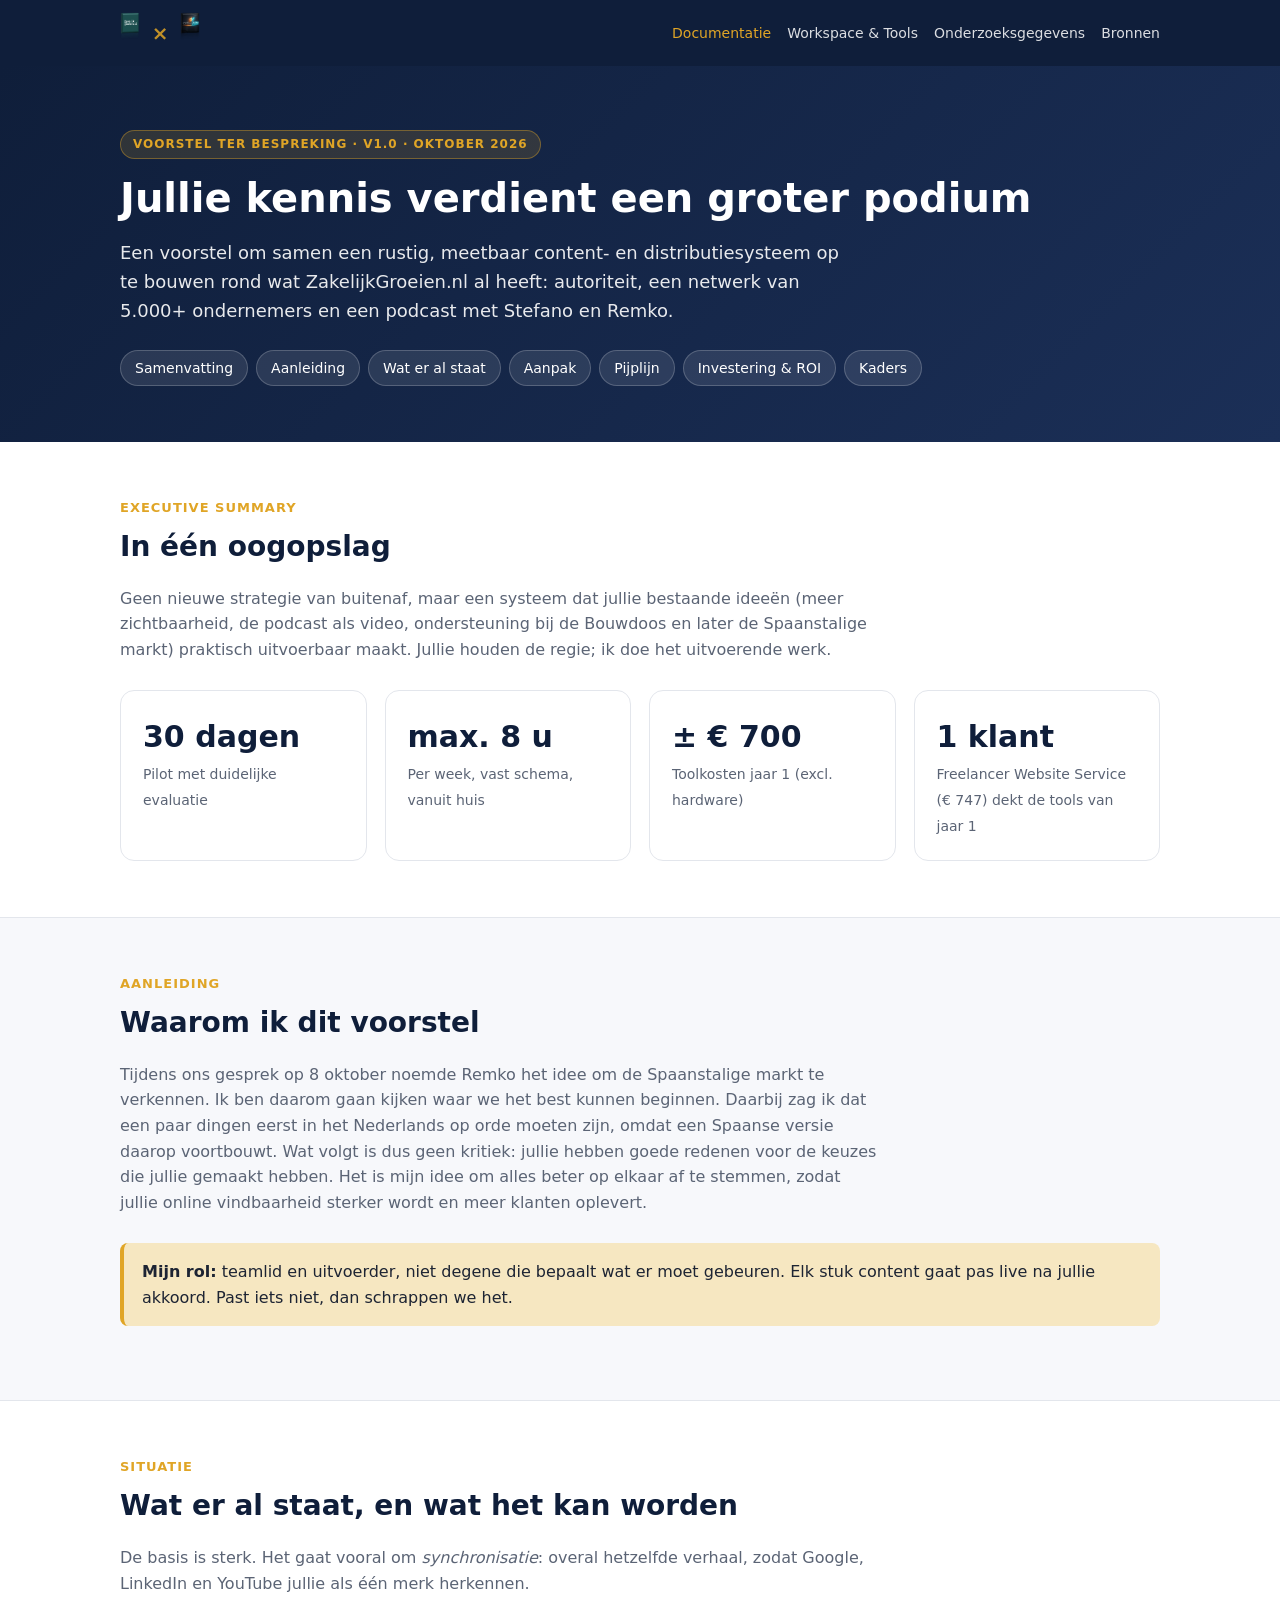
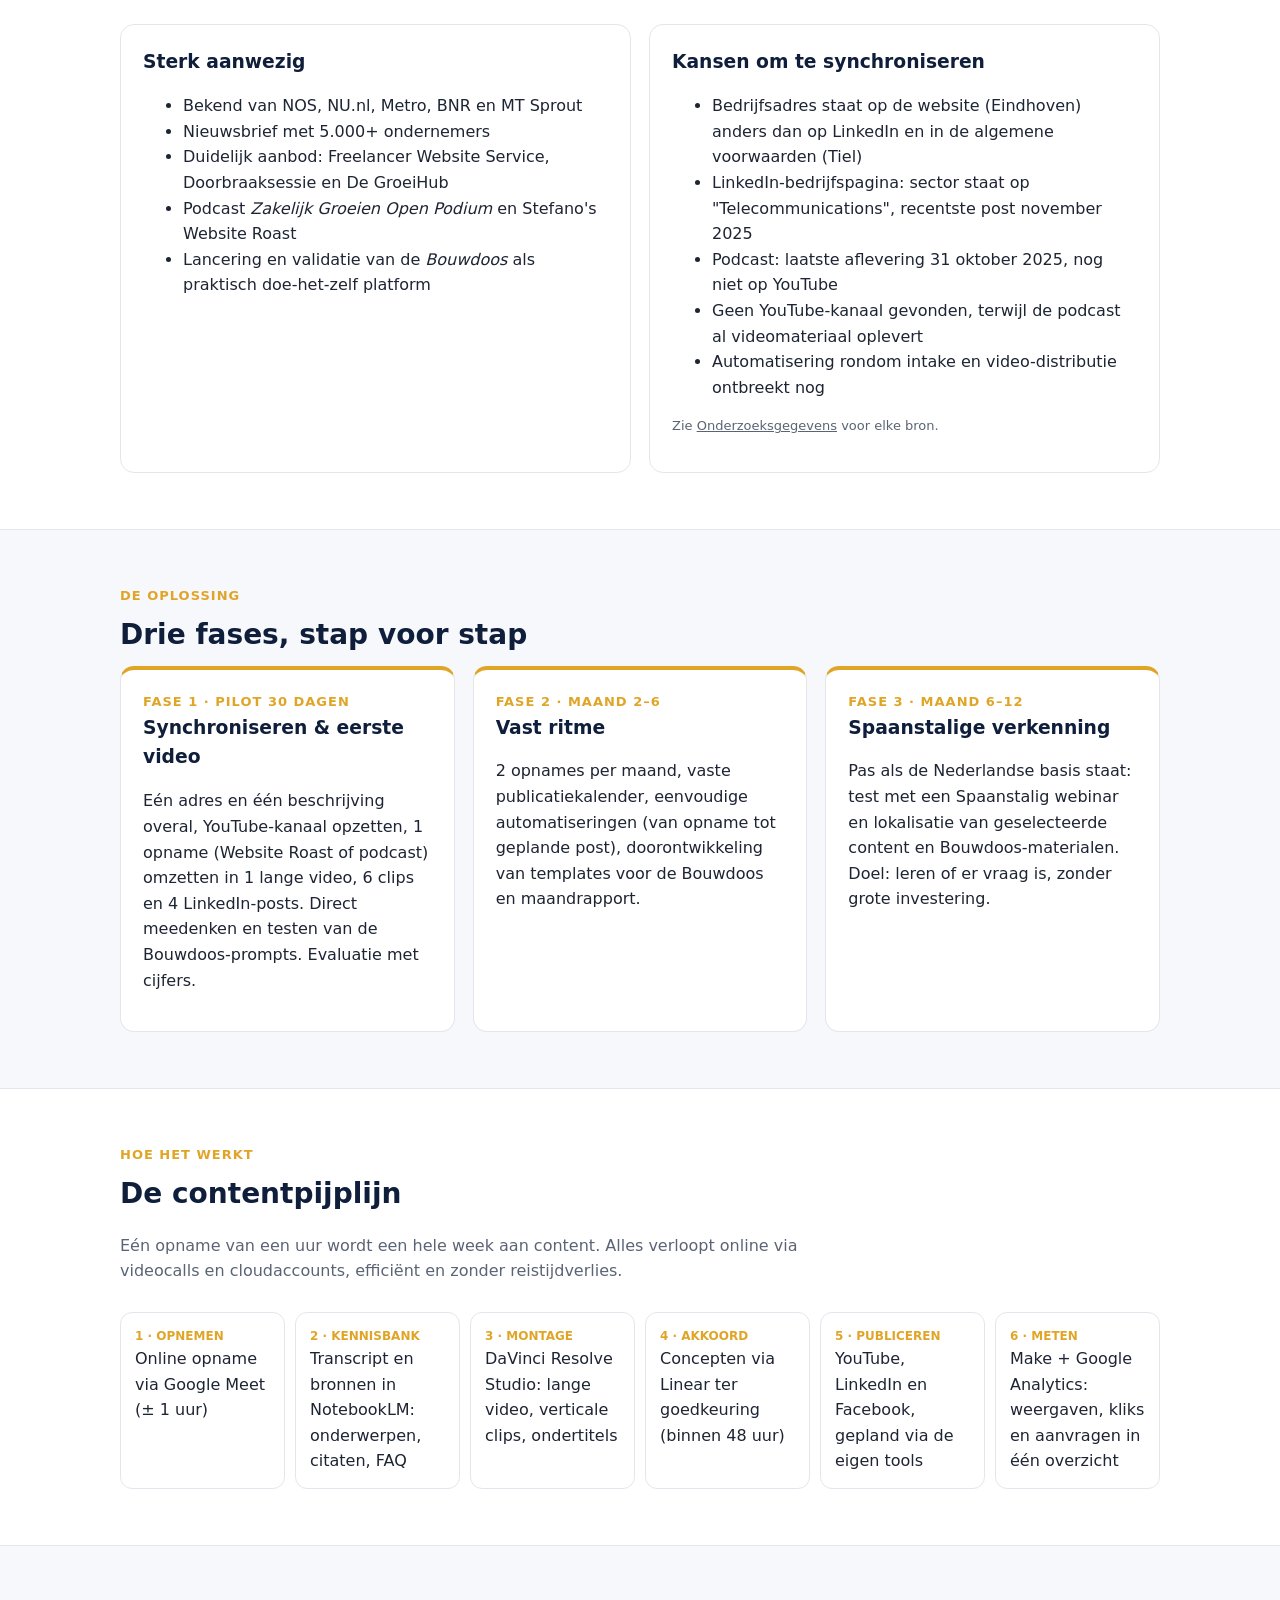
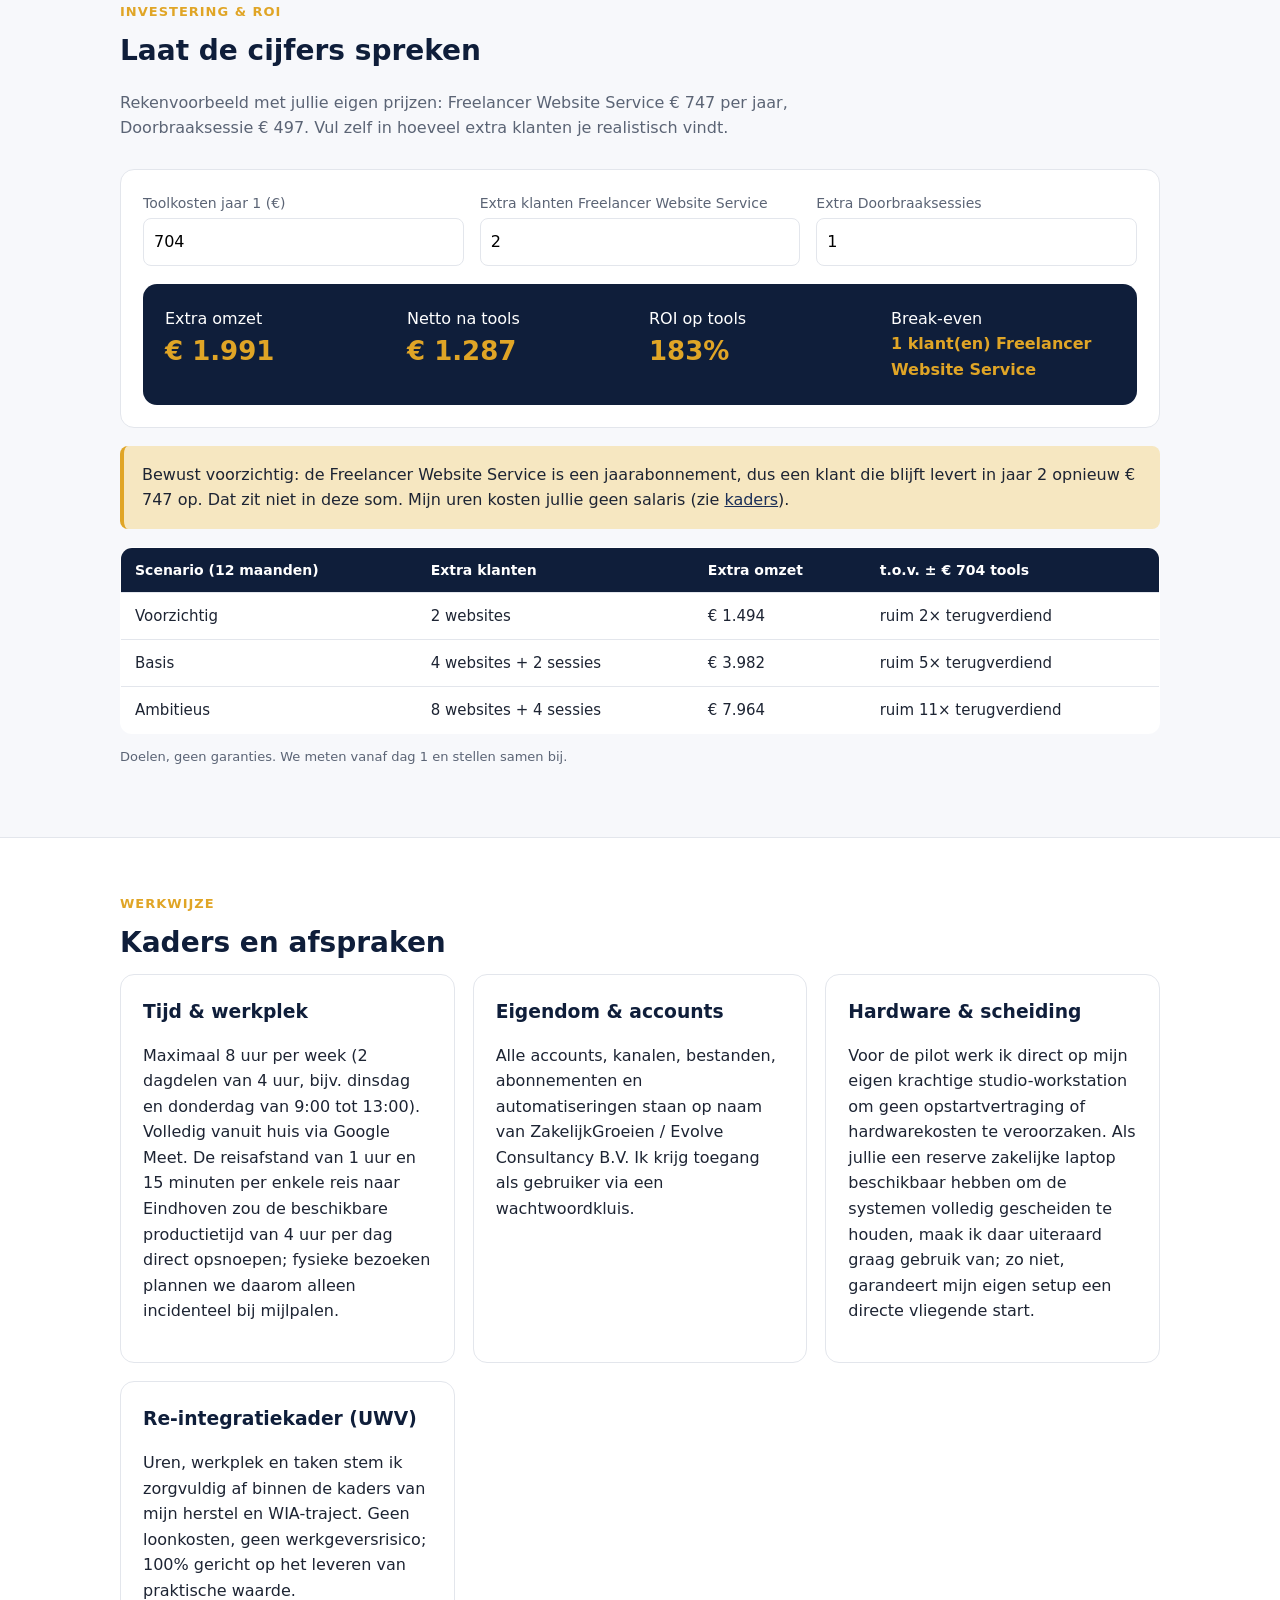
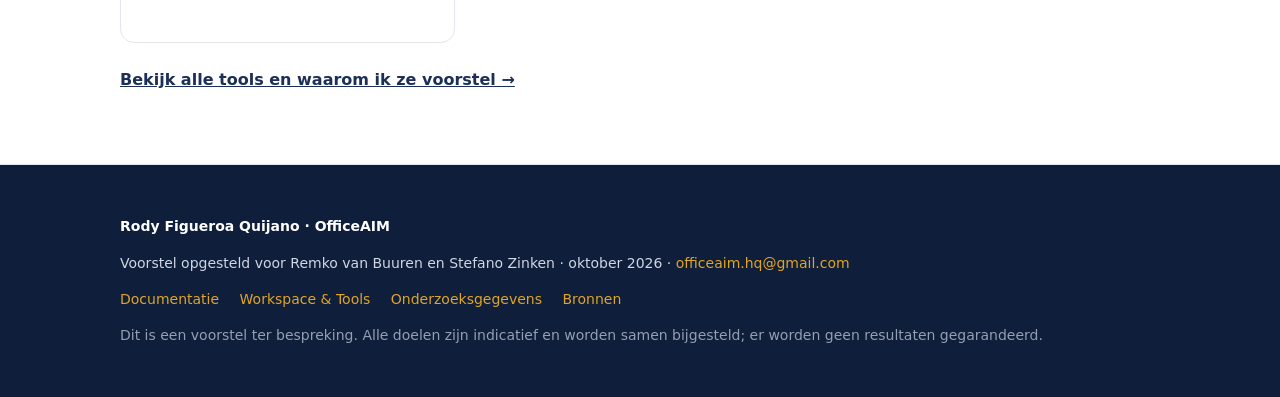
==== commit 551c9467: "Add custom 3D logos for ZakelijkGroeien and OfficeAIM" ====
--- a/index.html
+++ b/index.html
@@ -1,6 +1,6 @@
 <!doctype html><html lang="nl"><head><meta charset="utf-8"><meta name="viewport" content="width=device-width,initial-scale=1">
 <title>Documentatie · Voorstel ZakelijkGroeien.nl</title><meta name="robots" content="noindex"><link rel="stylesheet" href="style.css"></head><body>
-<div class="top"><div class="wrap"><div class="brand">ZakelijkGroeien.nl <span>×</span> OfficeAIM</div><nav><a href="index.html" class=on>Documentatie</a><a href="workspace.html">Workspace & Tools</a><a href="onderzoek.html">Onderzoeksgegevens</a><a href="bronnen.html">Bronnen</a></nav></div></div>
+<div class="top"><div class="wrap"><div class="brand-logos"><img src="assets/logo-zakelijkgroeien.png" alt="ZakelijkGroeien.nl" class="nav-logo"><span>×</span><img src="assets/logo-officeaim.png" alt="OfficeAIM" class="nav-logo"></div><nav><a href="index.html" class=on>Documentatie</a><a href="workspace.html">Workspace & Tools</a><a href="onderzoek.html">Onderzoeksgegevens</a><a href="bronnen.html">Bronnen</a></nav></div></div>
 <header class="hero"><div class="wrap"><span class="badge">Voorstel ter bespreking · V1.0 · oktober 2026</span>
 <h1>Jullie kennis verdient een groter podium</h1>
 <p>Een voorstel om samen een rustig, meetbaar content- en distributiesysteem op te bouwen rond wat ZakelijkGroeien.nl al heeft: autoriteit, een netwerk van 5.000+ ondernemers en een podcast met Stefano en Remko.</p>
--- a/style.css
+++ b/style.css
@@ -38,3 +38,22 @@
 details{background:#fff;border:1px solid var(--line);border-radius:12px;padding:14px 18px;margin-bottom:10px}summary{cursor:pointer;font-weight:600;color:var(--navy)}
 footer{background:var(--navy);color:#cfd6e4;padding:36px 0;font-size:14px}footer a{color:var(--gold);text-decoration:none;margin-right:16px}footer .nm{color:#fff;font-weight:600}
 @media(max-width:640px){.hero h1{font-size:30px}.top a{margin-left:10px;font-size:13px}th,td{padding:9px 10px;font-size:14px}}
+
+/* Brand Logos en el Header */
+.brand-logos {
+  display: flex;
+  align-items: center;
+  gap: 12px;
+}
+.brand-logos span {
+  color: var(--gold);
+  font-size: 20px;
+  font-weight: 700;
+  opacity: 0.85;
+}
+.nav-logo {
+  height: 42px;
+  width: auto;
+  object-fit: contain;
+  border-radius: 4px;
+}
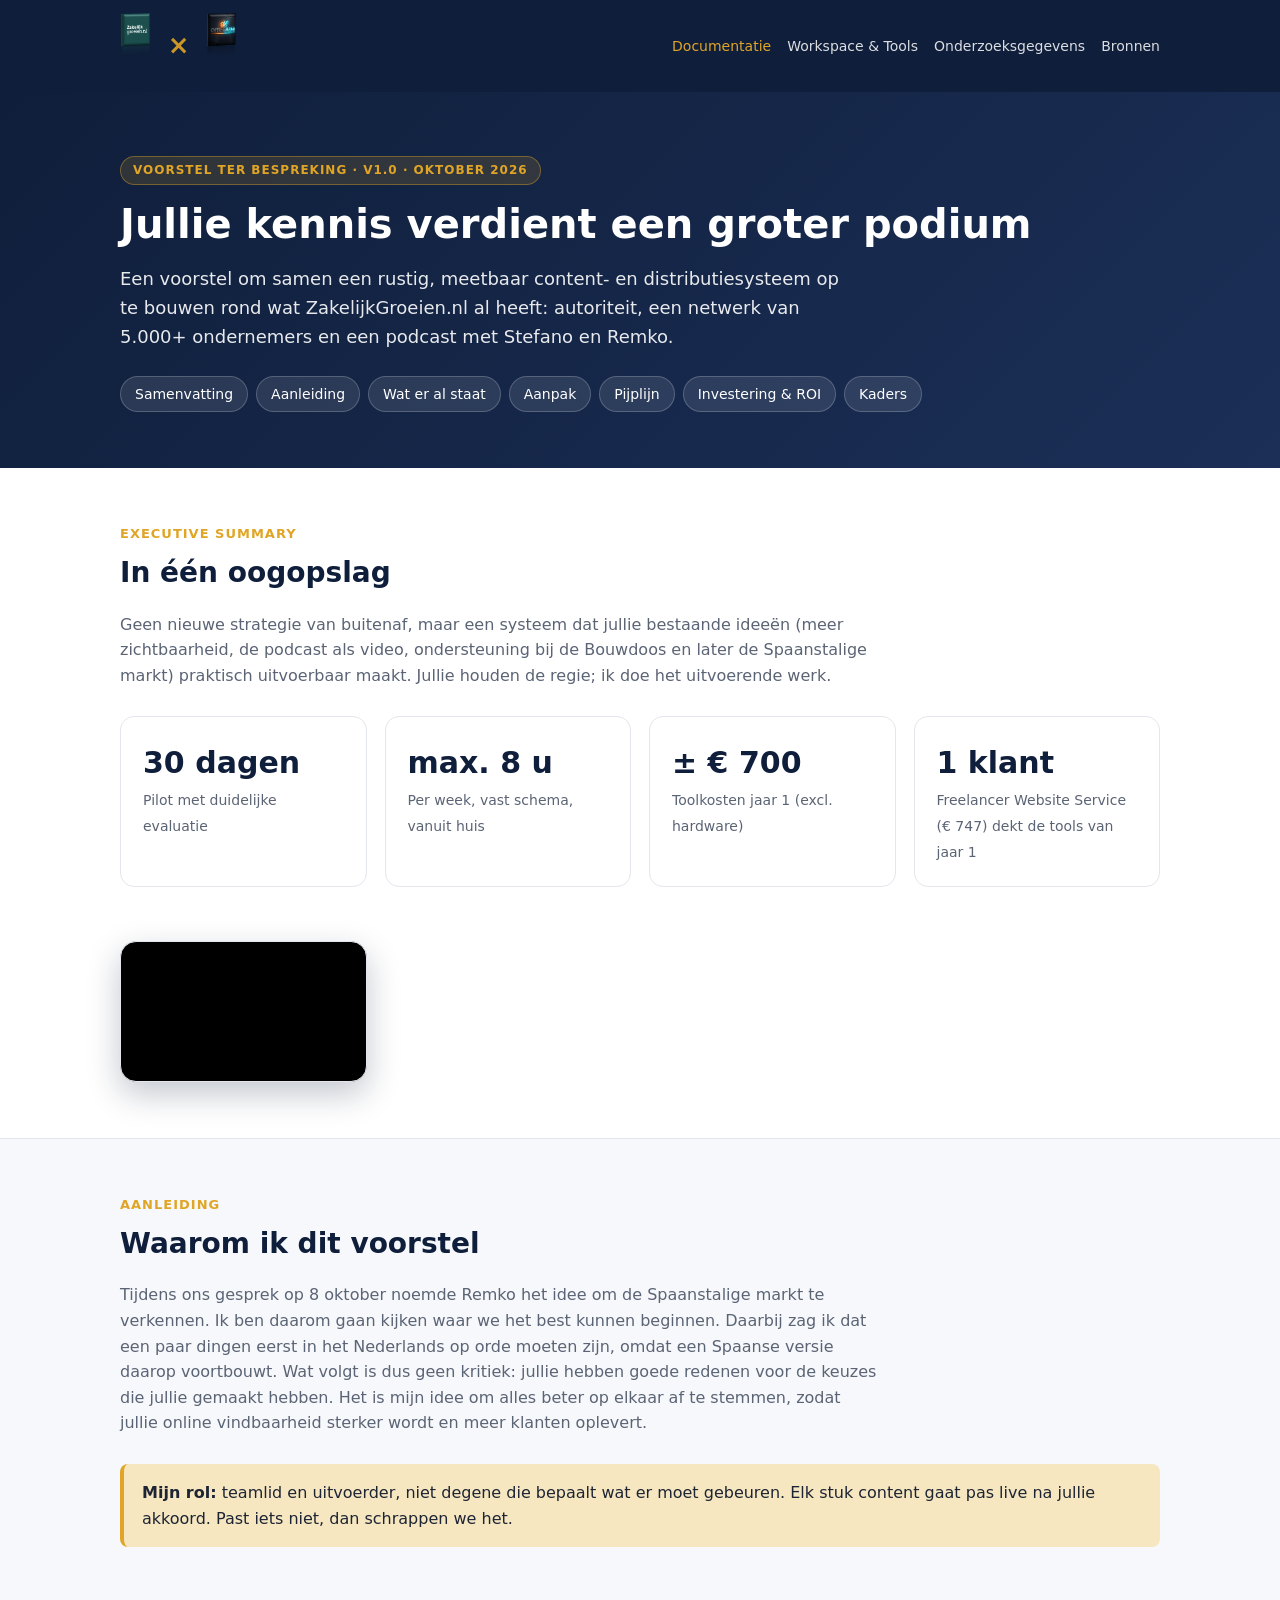
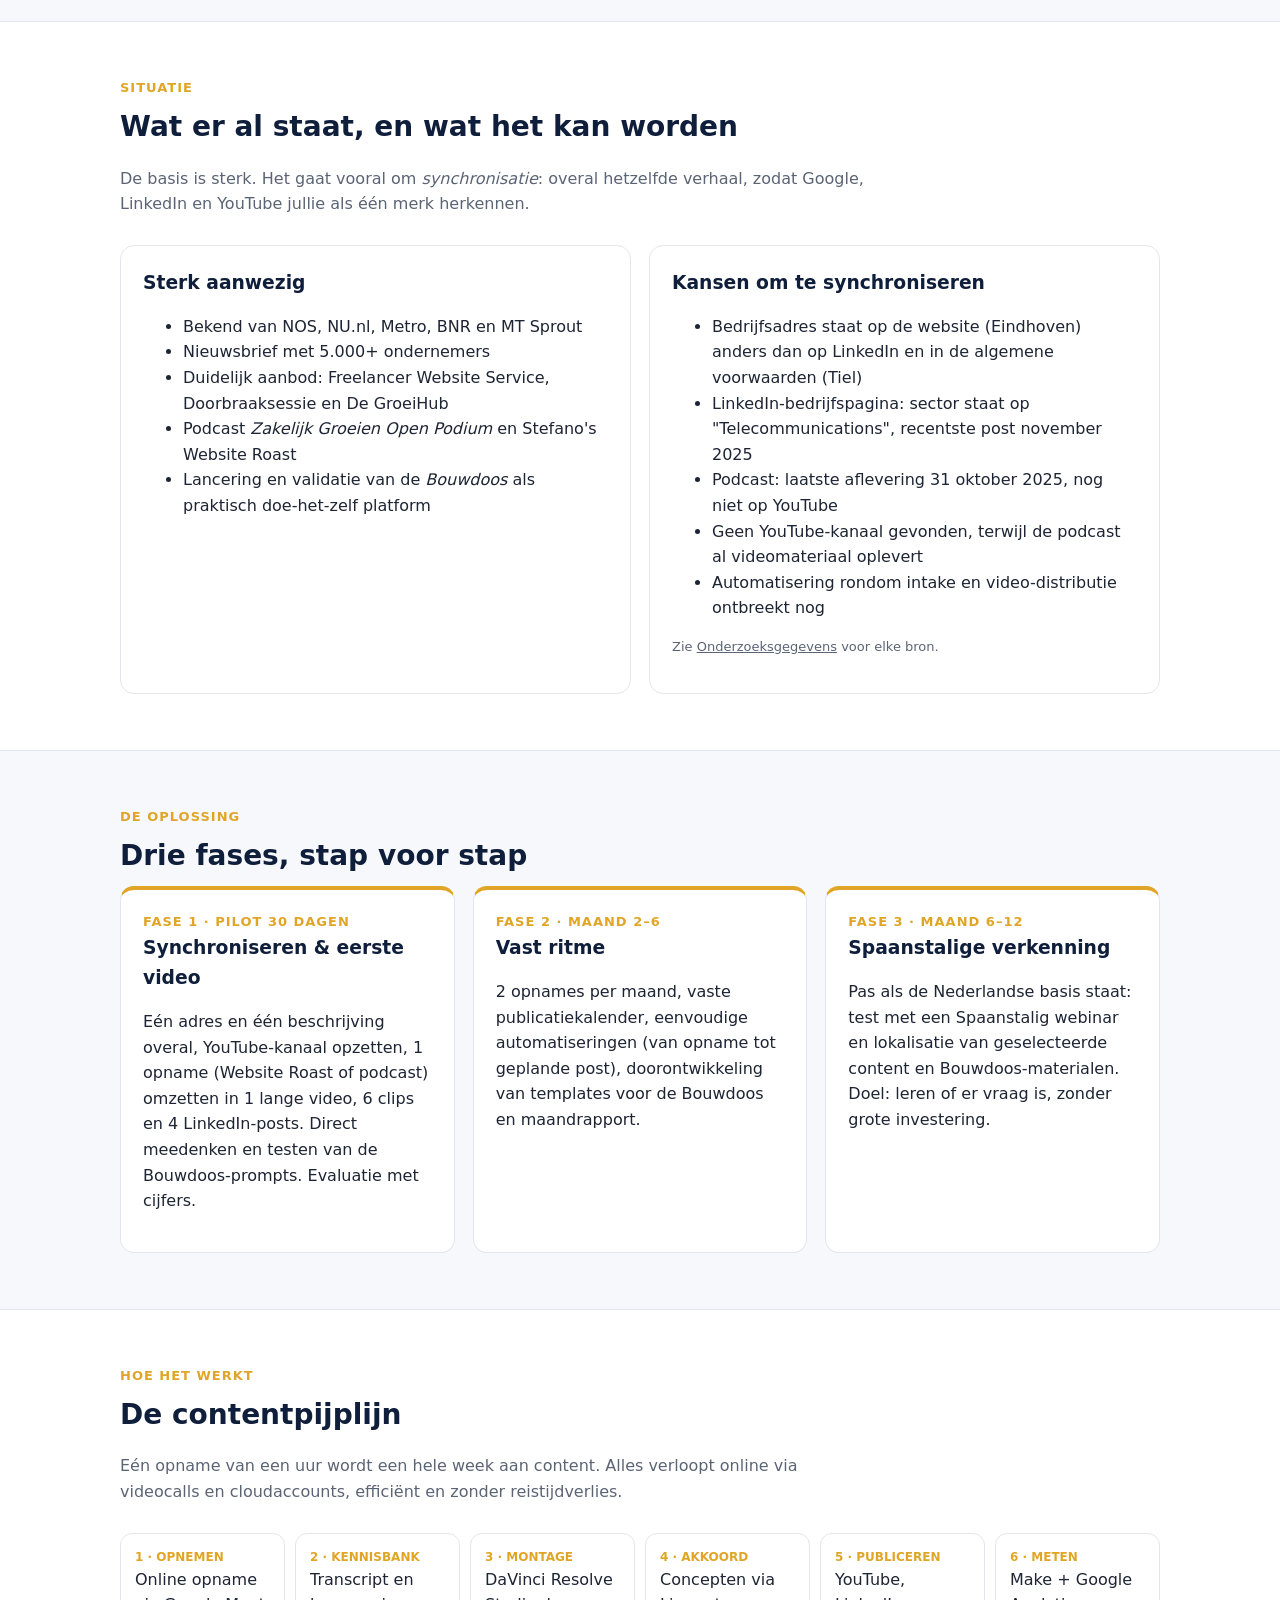
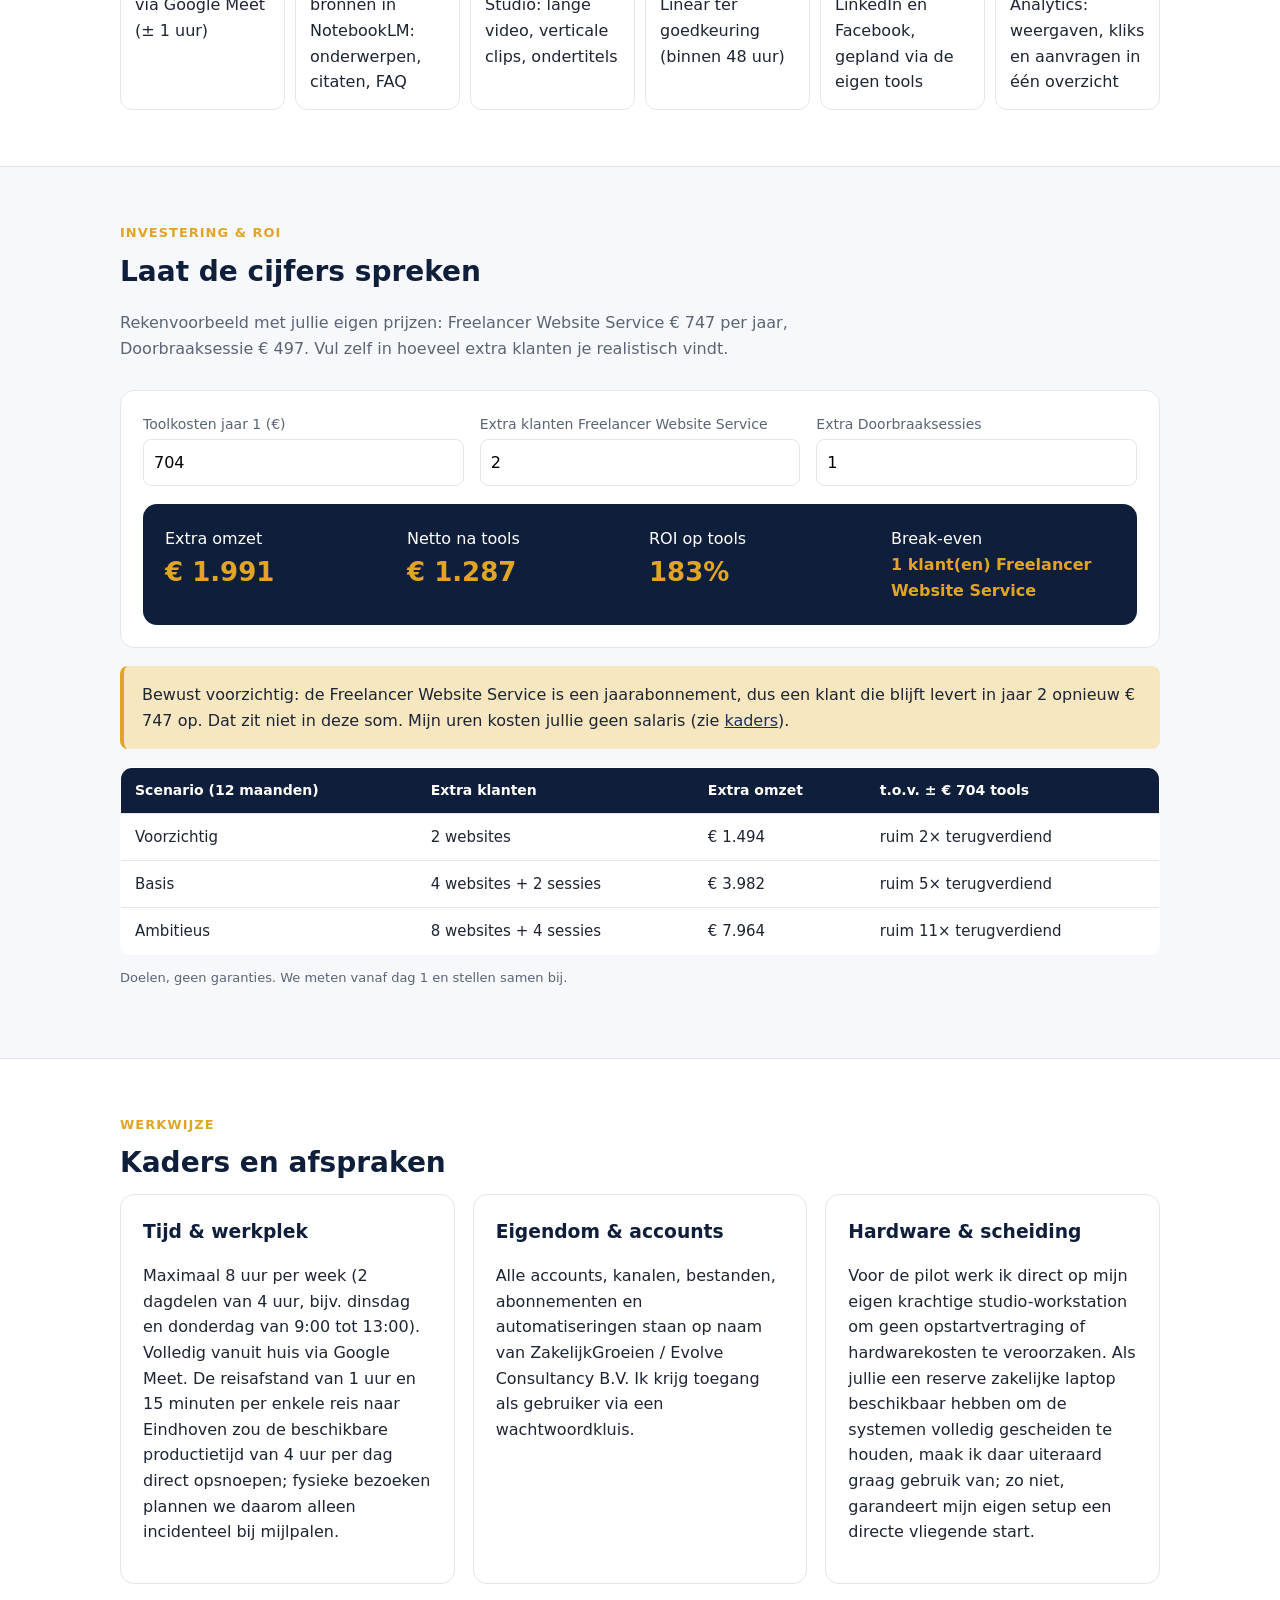
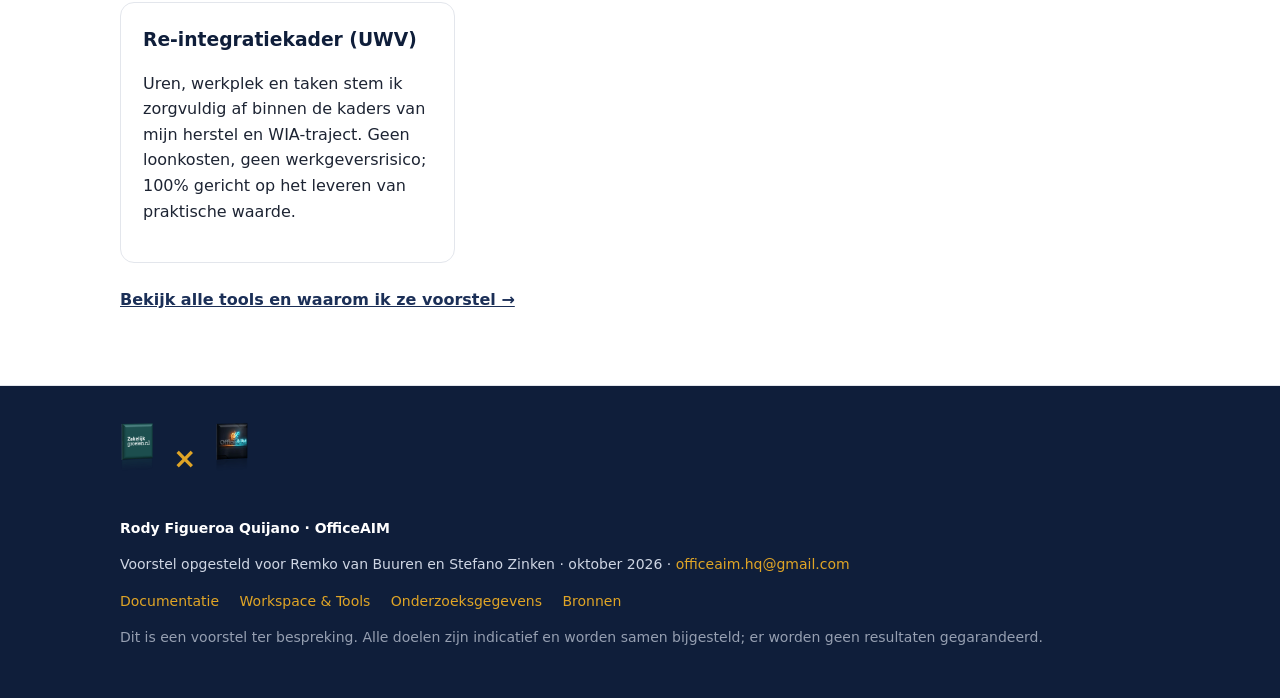
==== commit a6a8321c: "Enlarge navbar logos, add footer brand logos and embed YouTube video explainer" ====
--- a/index.html
+++ b/index.html
@@ -13,6 +13,10 @@
 <div class="card stat"><b>max. 8 u</b><span>Per week, vast schema, vanuit huis</span></div>
 <div class="card stat"><b>± € 700</b><span>Toolkosten jaar 1 (excl. hardware)</span></div>
 <div class="card stat"><b>1 klant</b><span>Freelancer Website Service (€ 747) dekt de tools van jaar 1</span></div>
+
+<div class="video-container">
+  <iframe src="https://www.youtube-nocookie.com/embed/JU-nP1HOIjA" title="ZakelijkGroeien.nl × OfficeAIM Video Overview" allow="accelerometer; autoplay; clipboard-write; encrypted-media; gyroscope; picture-in-picture" allowfullscreen></iframe>
+</div>
 </div></div></section>
 
 <section id="aanleiding" class="alt"><div class="wrap"><h2><small>Aanleiding</small>Waarom ik dit voorstel</h2>
@@ -67,5 +71,10 @@
 <div class="card"><h3>Re-integratiekader (UWV)</h3><p>Uren, werkplek en taken stem ik zorgvuldig af binnen de kaders van mijn herstel en WIA-traject. Geen loonkosten, geen werkgeversrisico; 100% gericht op het leveren van praktische waarde.</p></div>
 </div>
 <p style="margin-top:24px"><a href="workspace.html"><b>Bekijk alle tools en waarom ik ze voorstel →</b></a></p></div></section>
-<footer><div class="wrap"><p class="nm">Rody Figueroa Quijano · OfficeAIM</p><p>Voorstel opgesteld voor Remko van Buuren en Stefano Zinken · oktober 2026 · <a href="mailto:officeaim.hq@gmail.com">officeaim.hq@gmail.com</a></p><p><a href="index.html">Documentatie</a> <a href="workspace.html">Workspace & Tools</a> <a href="onderzoek.html">Onderzoeksgegevens</a> <a href="bronnen.html">Bronnen</a></p><p style="opacity:.7">Dit is een voorstel ter bespreking. Alle doelen zijn indicatief en worden samen bijgesteld; er worden geen resultaten gegarandeerd.</p></div></footer>
+<footer><div class="wrap"><div class="footer-logos">
+<img src="assets/logo-zakelijkgroeien.png" alt="ZakelijkGroeien.nl" class="footer-logo">
+<span>×</span>
+<img src="assets/logo-officeaim.png" alt="OfficeAIM" class="footer-logo">
+</div>
+<p class="nm">Rody Figueroa Quijano · OfficeAIM</p><p>Voorstel opgesteld voor Remko van Buuren en Stefano Zinken · oktober 2026 · <a href="mailto:officeaim.hq@gmail.com">officeaim.hq@gmail.com</a></p><p><a href="index.html">Documentatie</a> <a href="workspace.html">Workspace & Tools</a> <a href="onderzoek.html">Onderzoeksgegevens</a> <a href="bronnen.html">Bronnen</a></p><p style="opacity:.7">Dit is een voorstel ter bespreking. Alle doelen zijn indicatief en worden samen bijgesteld; er worden geen resultaten gegarandeerd.</p></div></footer>
 <script src="app.js"></script></body></html>
--- a/style.css
+++ b/style.css
@@ -57,3 +57,66 @@
   object-fit: contain;
   border-radius: 4px;
 }
+
+/* Ajuste de tamaño de logos */
+.brand-logos {
+  display: flex;
+  align-items: center;
+  gap: 16px;
+}
+.brand-logos span {
+  color: var(--gold);
+  font-size: 26px;
+  font-weight: 700;
+  opacity: 0.9;
+}
+.nav-logo {
+  height: 68px;
+  width: auto;
+  object-fit: contain;
+  transition: transform 0.2s ease;
+}
+.nav-logo:hover {
+  transform: scale(1.05);
+}
+
+/* Logos en el Footer */
+.footer-logos {
+  display: flex;
+  align-items: center;
+  gap: 18px;
+  margin-bottom: 20px;
+}
+.footer-logo {
+  height: 75px;
+  width: auto;
+  object-fit: contain;
+}
+.footer-logos span {
+  color: var(--gold);
+  font-size: 28px;
+  font-weight: 700;
+}
+
+/* Contenedor responsivo para el video de YouTube */
+.video-container {
+  position: relative;
+  width: 100%;
+  max-width: 860px;
+  margin: 36px auto 0 auto;
+  padding-bottom: 56.25%; /* 16:9 Aspect Ratio */
+  height: 0;
+  overflow: hidden;
+  border-radius: 16px;
+  box-shadow: 0 12px 32px rgba(15, 30, 58, 0.25);
+  border: 1px solid var(--line);
+  background: #000;
+}
+.video-container iframe {
+  position: absolute;
+  top: 0;
+  left: 0;
+  width: 100%;
+  height: 100%;
+  border: 0;
+}
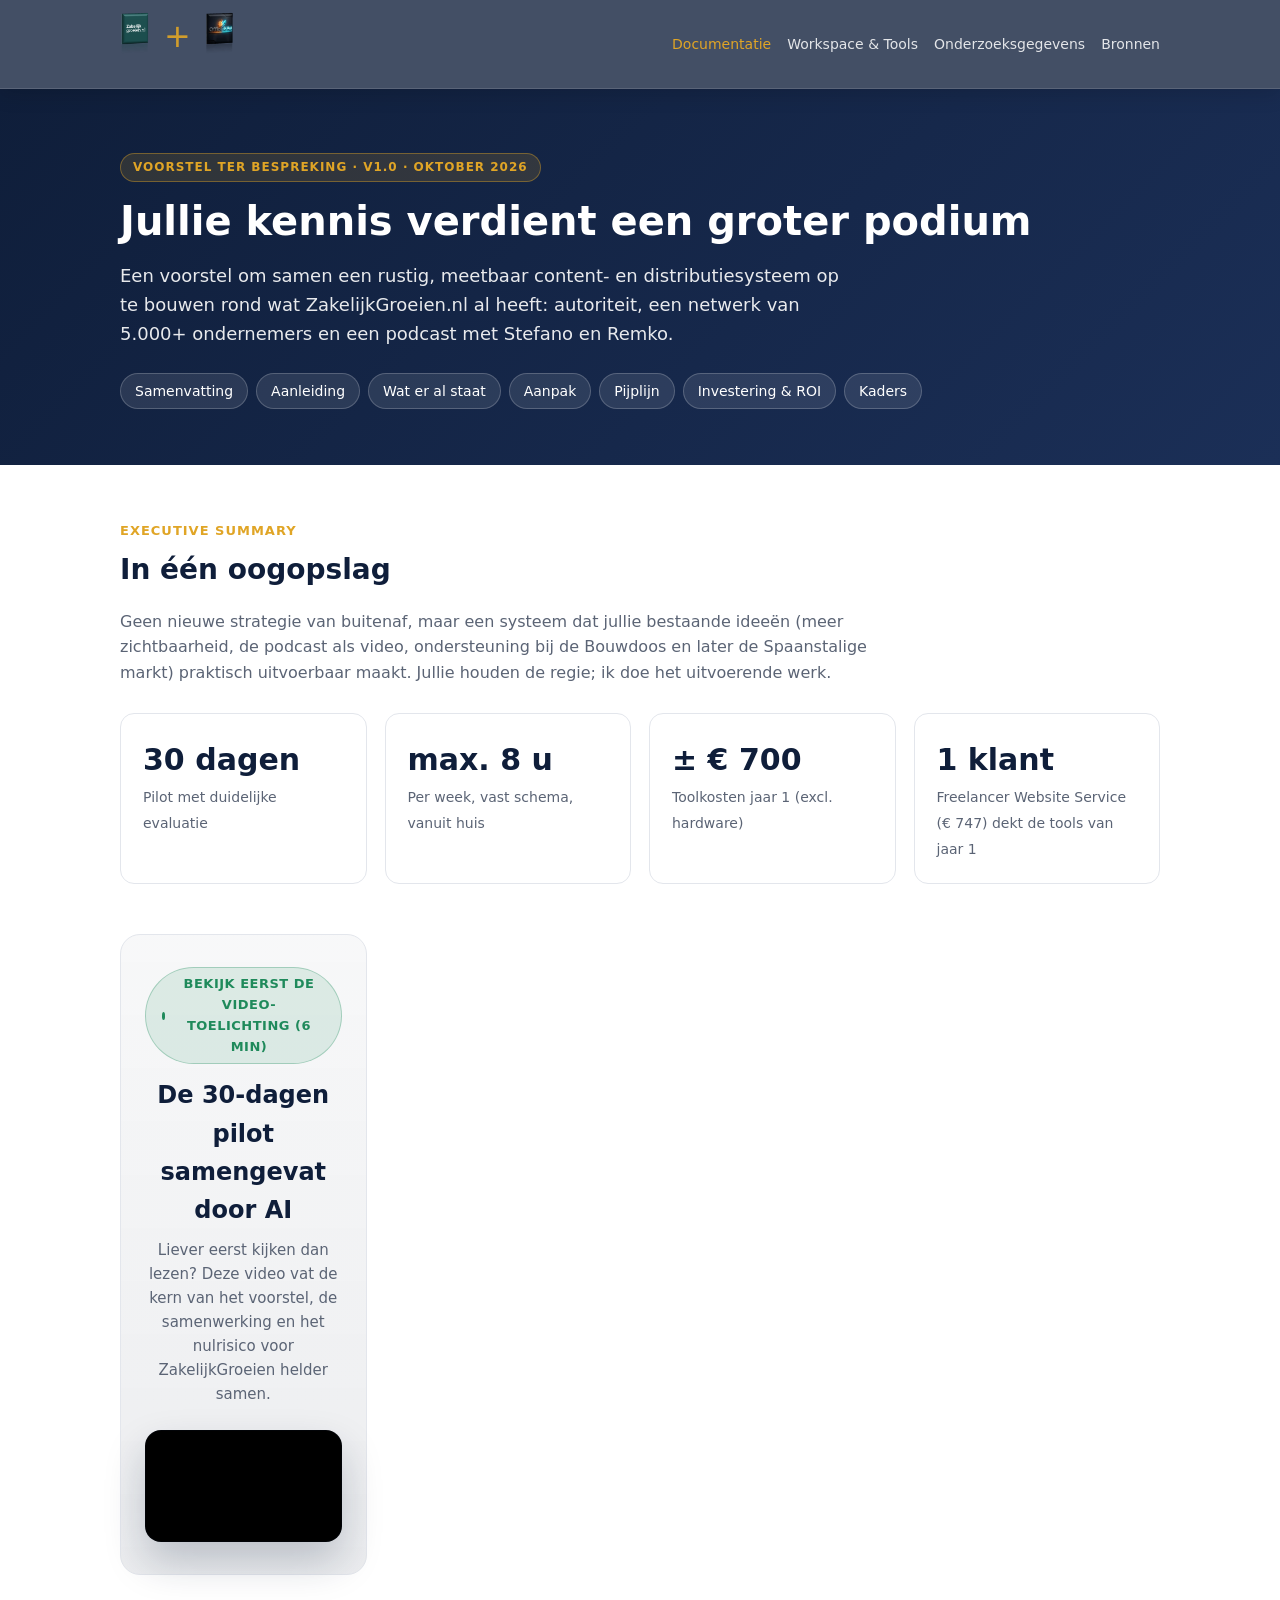
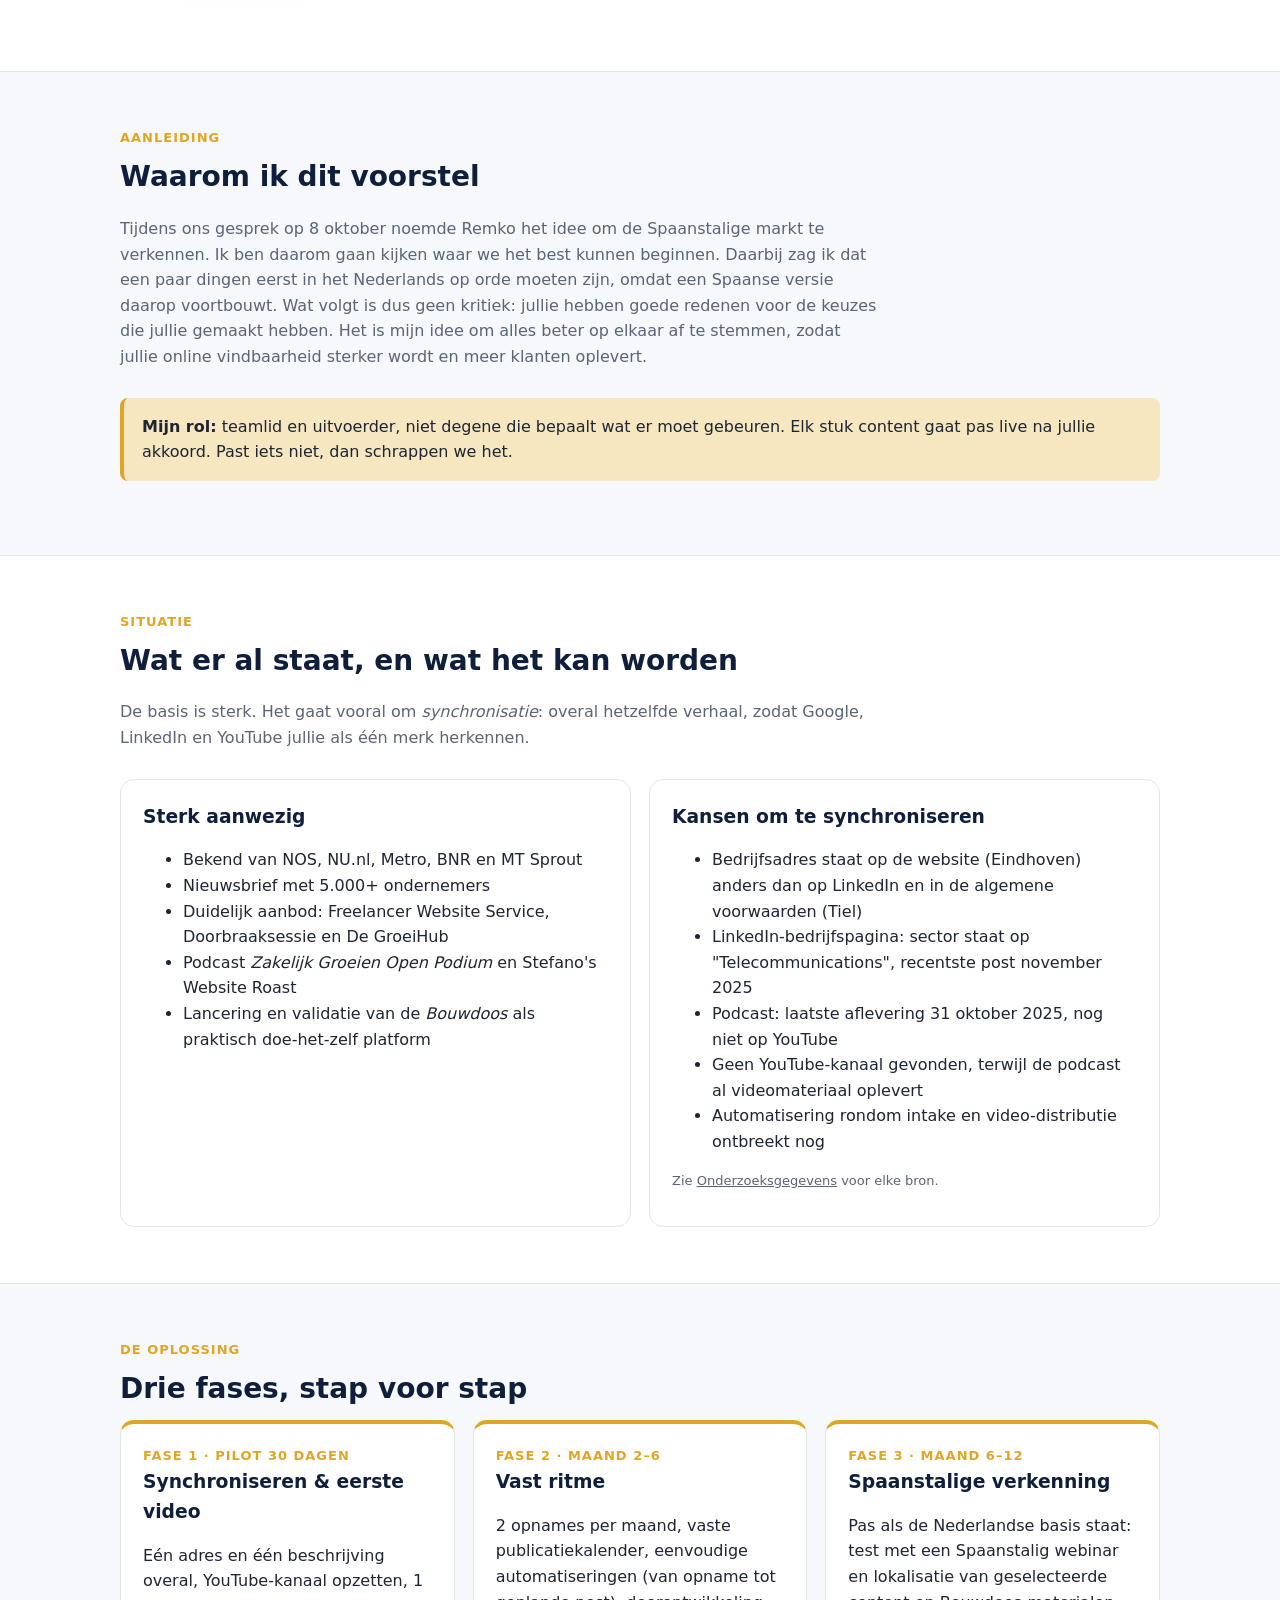
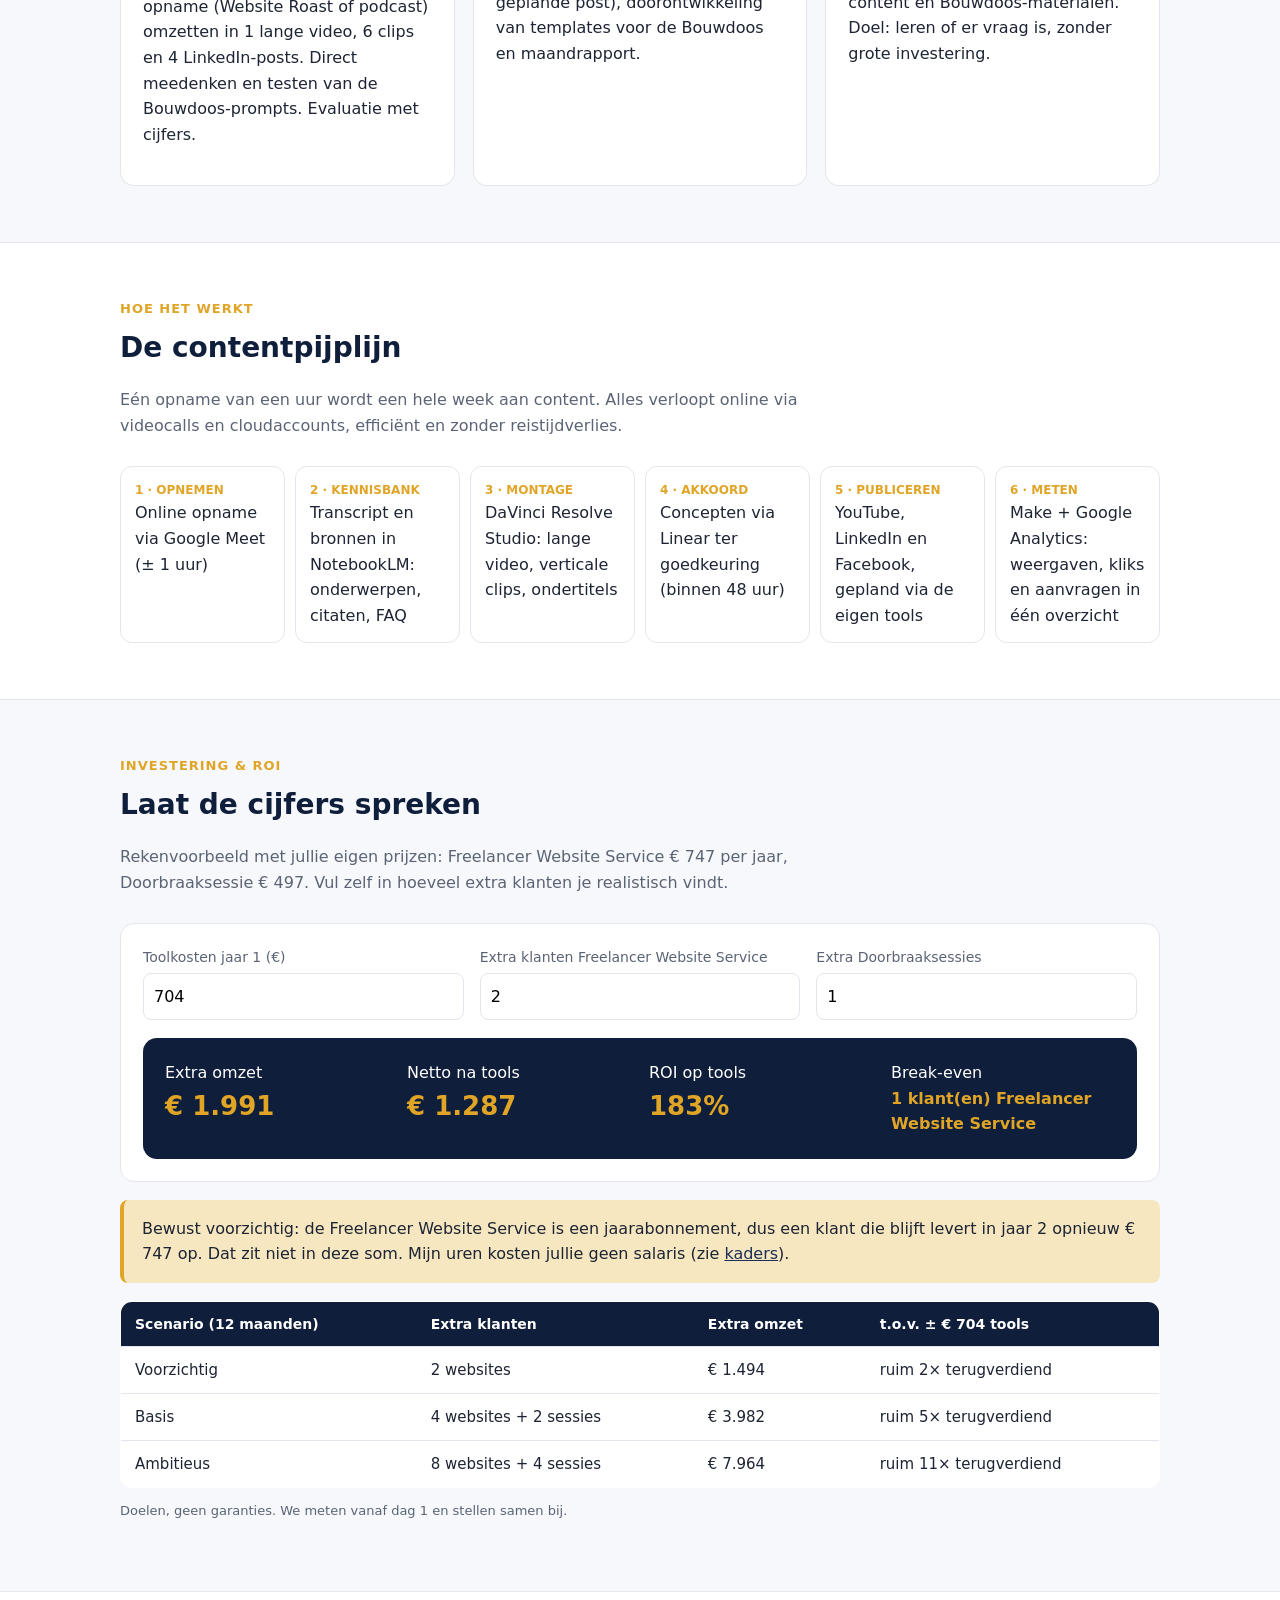
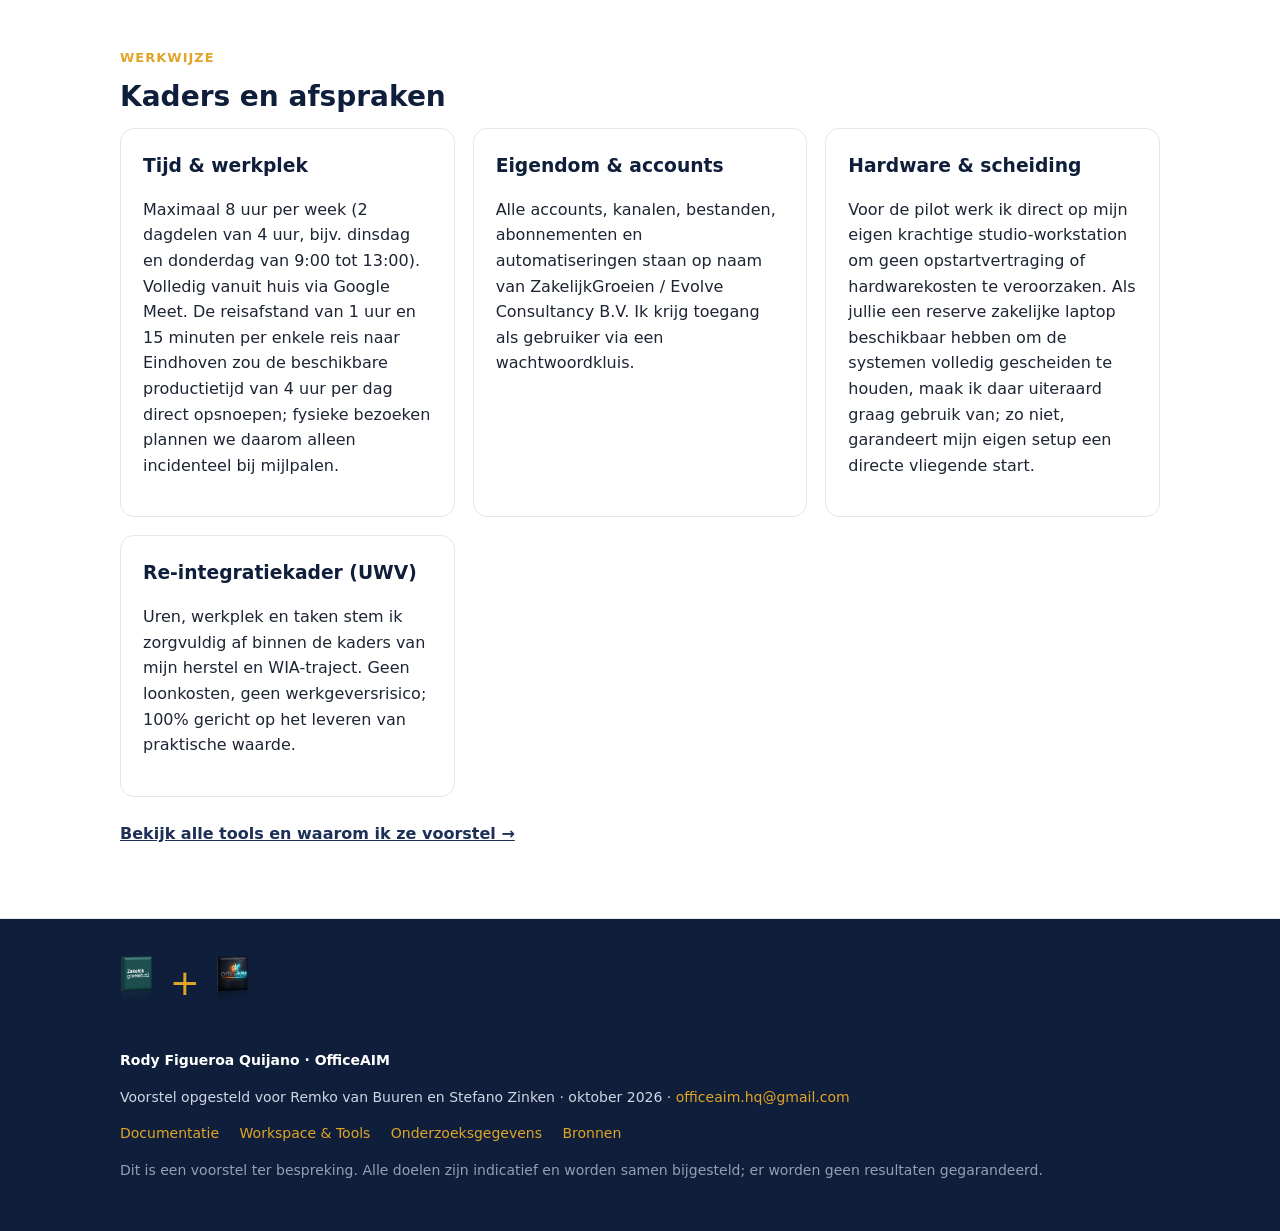
==== commit 4fc54232: "Enhance UI: translucent glassmorphism header, centered plus symbol, and prominent video section" ====
--- a/index.html
+++ b/index.html
@@ -1,6 +1,6 @@
 <!doctype html><html lang="nl"><head><meta charset="utf-8"><meta name="viewport" content="width=device-width,initial-scale=1">
 <title>Documentatie · Voorstel ZakelijkGroeien.nl</title><meta name="robots" content="noindex"><link rel="stylesheet" href="style.css"></head><body>
-<div class="top"><div class="wrap"><div class="brand-logos"><img src="assets/logo-zakelijkgroeien.png" alt="ZakelijkGroeien.nl" class="nav-logo"><span>×</span><img src="assets/logo-officeaim.png" alt="OfficeAIM" class="nav-logo"></div><nav><a href="index.html" class=on>Documentatie</a><a href="workspace.html">Workspace & Tools</a><a href="onderzoek.html">Onderzoeksgegevens</a><a href="bronnen.html">Bronnen</a></nav></div></div>
+<div class="top"><div class="wrap"><div class="brand-logos"><img src="assets/logo-zakelijkgroeien.png" alt="ZakelijkGroeien.nl" class="nav-logo"><span class="plus-symbol">+</span><img src="assets/logo-officeaim.png" alt="OfficeAIM" class="nav-logo"></div><nav><a href="index.html" class=on>Documentatie</a><a href="workspace.html">Workspace & Tools</a><a href="onderzoek.html">Onderzoeksgegevens</a><a href="bronnen.html">Bronnen</a></nav></div></div>
 <header class="hero"><div class="wrap"><span class="badge">Voorstel ter bespreking · V1.0 · oktober 2026</span>
 <h1>Jullie kennis verdient een groter podium</h1>
 <p>Een voorstel om samen een rustig, meetbaar content- en distributiesysteem op te bouwen rond wat ZakelijkGroeien.nl al heeft: autoriteit, een netwerk van 5.000+ ondernemers en een podcast met Stefano en Remko.</p>
@@ -14,9 +14,16 @@
 <div class="card stat"><b>± € 700</b><span>Toolkosten jaar 1 (excl. hardware)</span></div>
 <div class="card stat"><b>1 klant</b><span>Freelancer Website Service (€ 747) dekt de tools van jaar 1</span></div>
 
-<div class="video-container">
-  <iframe src="https://www.youtube-nocookie.com/embed/JU-nP1HOIjA" title="ZakelijkGroeien.nl × OfficeAIM Video Overview" allow="accelerometer; autoplay; clipboard-write; encrypted-media; gyroscope; picture-in-picture" allowfullscreen></iframe>
+
+<div class="video-feature-wrapper">
+  <div class="video-badge"><span class="pulse-dot"></span> Bekijk eerst de video-toelichting (6 min)</div>
+  <h3 class="video-headline">De 30-dagen pilot samengevat door AI</h3>
+  <p class="video-sub">Liever eerst kijken dan lezen? Deze video vat de kern van het voorstel, de samenwerking en het nulrisico voor ZakelijkGroeien helder samen.</p>
+  <div class="video-container-large">
+    <iframe src="https://www.youtube-nocookie.com/embed/JU-nP1HOIjA" title="ZakelijkGroeien.nl + OfficeAIM Video Toelichting" allow="accelerometer; autoplay; clipboard-write; encrypted-media; gyroscope; picture-in-picture" allowfullscreen></iframe>
+  </div>
 </div>
+
 </div></div></section>
 
 <section id="aanleiding" class="alt"><div class="wrap"><h2><small>Aanleiding</small>Waarom ik dit voorstel</h2>
@@ -73,7 +80,7 @@
 <p style="margin-top:24px"><a href="workspace.html"><b>Bekijk alle tools en waarom ik ze voorstel →</b></a></p></div></section>
 <footer><div class="wrap"><div class="footer-logos">
 <img src="assets/logo-zakelijkgroeien.png" alt="ZakelijkGroeien.nl" class="footer-logo">
-<span>×</span>
+<span class="plus-symbol">+</span>
 <img src="assets/logo-officeaim.png" alt="OfficeAIM" class="footer-logo">
 </div>
 <p class="nm">Rody Figueroa Quijano · OfficeAIM</p><p>Voorstel opgesteld voor Remko van Buuren en Stefano Zinken · oktober 2026 · <a href="mailto:officeaim.hq@gmail.com">officeaim.hq@gmail.com</a></p><p><a href="index.html">Documentatie</a> <a href="workspace.html">Workspace & Tools</a> <a href="onderzoek.html">Onderzoeksgegevens</a> <a href="bronnen.html">Bronnen</a></p><p style="opacity:.7">Dit is een voorstel ter bespreking. Alle doelen zijn indicatief en worden samen bijgesteld; er worden geen resultaten gegarandeerd.</p></div></footer>
--- a/style.css
+++ b/style.css
@@ -120,3 +120,125 @@
   height: 100%;
   border: 0;
 }
+
+/* Glassmorphism Header Translúcido */
+.top {
+  background: rgba(15, 30, 58, 0.78) !important;
+  backdrop-filter: blur(14px) saturate(160%) !important;
+  -webkit-backdrop-filter: blur(14px) saturate(160%) !important;
+  border-bottom: 1px solid rgba(255, 255, 255, 0.12) !important;
+  box-shadow: 0 4px 20px rgba(0, 0, 0, 0.15);
+}
+
+/* Alineación exacta de logos y símbolo '+' */
+.brand-logos {
+  display: flex;
+  align-items: center;
+  gap: 14px;
+}
+.brand-logos .plus-symbol {
+  color: var(--gold) !important;
+  font-size: 32px !important;
+  font-weight: 300 !important;
+  line-height: 1 !important;
+  display: inline-flex;
+  align-items: center;
+  justify-content: center;
+  transform: translateY(-8px); /* Compensa el reflejo del logo 3D */
+  user-select: none;
+}
+.nav-logo {
+  height: 64px !important;
+  width: auto;
+  object-fit: contain;
+}
+
+/* Símbolo en el Footer */
+.footer-logos {
+  display: flex;
+  align-items: center;
+  gap: 16px;
+  margin-bottom: 22px;
+}
+.footer-logos .plus-symbol {
+  color: var(--gold);
+  font-size: 36px;
+  font-weight: 300;
+  line-height: 1;
+  transform: translateY(-8px);
+}
+.footer-logo {
+  height: 72px;
+  width: auto;
+  object-fit: contain;
+}
+
+/* Bloque Destacado de Video */
+.video-feature-wrapper {
+  background: linear-gradient(180deg, rgba(15, 30, 58, 0.03) 0%, rgba(15, 30, 58, 0.08) 100%);
+  border: 1px solid var(--line);
+  border-radius: 20px;
+  padding: 32px 24px;
+  margin: 32px 0 40px 0;
+  text-align: center;
+}
+.video-badge {
+  display: inline-flex;
+  align-items: center;
+  gap: 8px;
+  background: rgba(31, 138, 91, 0.12);
+  color: var(--ok);
+  border: 1px solid rgba(31, 138, 91, 0.3);
+  padding: 6px 16px;
+  border-radius: 99px;
+  font-size: 13px;
+  font-weight: 600;
+  text-transform: uppercase;
+  letter-spacing: 0.5px;
+  margin-bottom: 12px;
+}
+.pulse-dot {
+  width: 8px;
+  height: 8px;
+  background-color: var(--ok);
+  border-radius: 50%;
+  box-shadow: 0 0 0 0 rgba(31, 138, 91, 0.7);
+  animation: pulse 1.8s infinite;
+}
+@keyframes pulse {
+  0% { transform: scale(0.95); box-shadow: 0 0 0 0 rgba(31, 138, 91, 0.7); }
+  70% { transform: scale(1); box-shadow: 0 0 0 8px rgba(31, 138, 91, 0); }
+  100% { transform: scale(0.95); box-shadow: 0 0 0 0 rgba(31, 138, 91, 0); }
+}
+.video-headline {
+  font-size: 24px;
+  margin: 0 0 8px 0;
+  color: var(--navy);
+}
+.video-sub {
+  color: var(--muted);
+  max-width: 620px;
+  margin: 0 auto 24px auto;
+  font-size: 15px;
+}
+.video-container-large {
+  position: relative;
+  width: 100%;
+  max-width: 960px;
+  margin: 0 auto;
+  padding-bottom: 56.25%;
+  height: 0;
+  overflow: hidden;
+  border-radius: 16px;
+  box-shadow: 0 20px 40px rgba(15, 30, 58, 0.22);
+  border: 1px solid rgba(15, 30, 58, 0.15);
+  background: #000;
+}
+.video-container-large iframe {
+  position: absolute;
+  top: 0;
+  left: 0;
+  width: 100%;
+  height: 100%;
+  border: 0;
+}
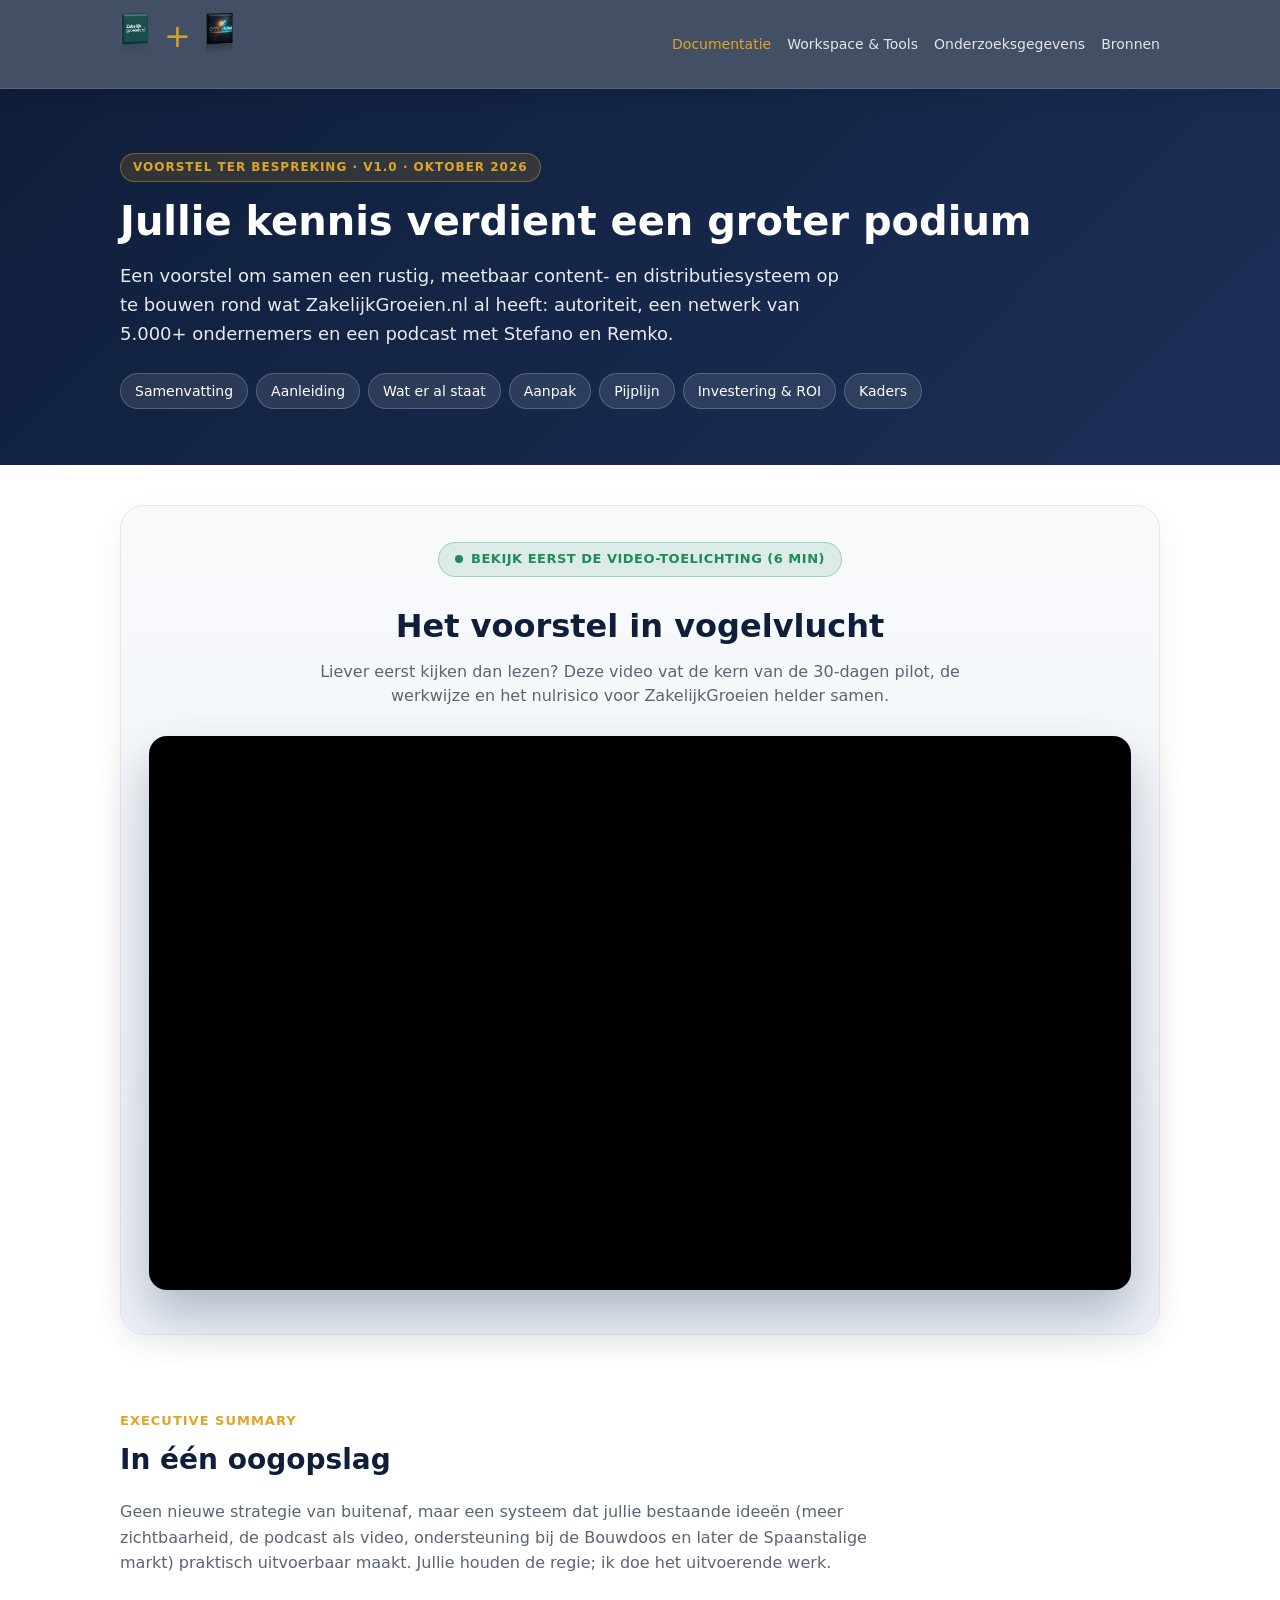
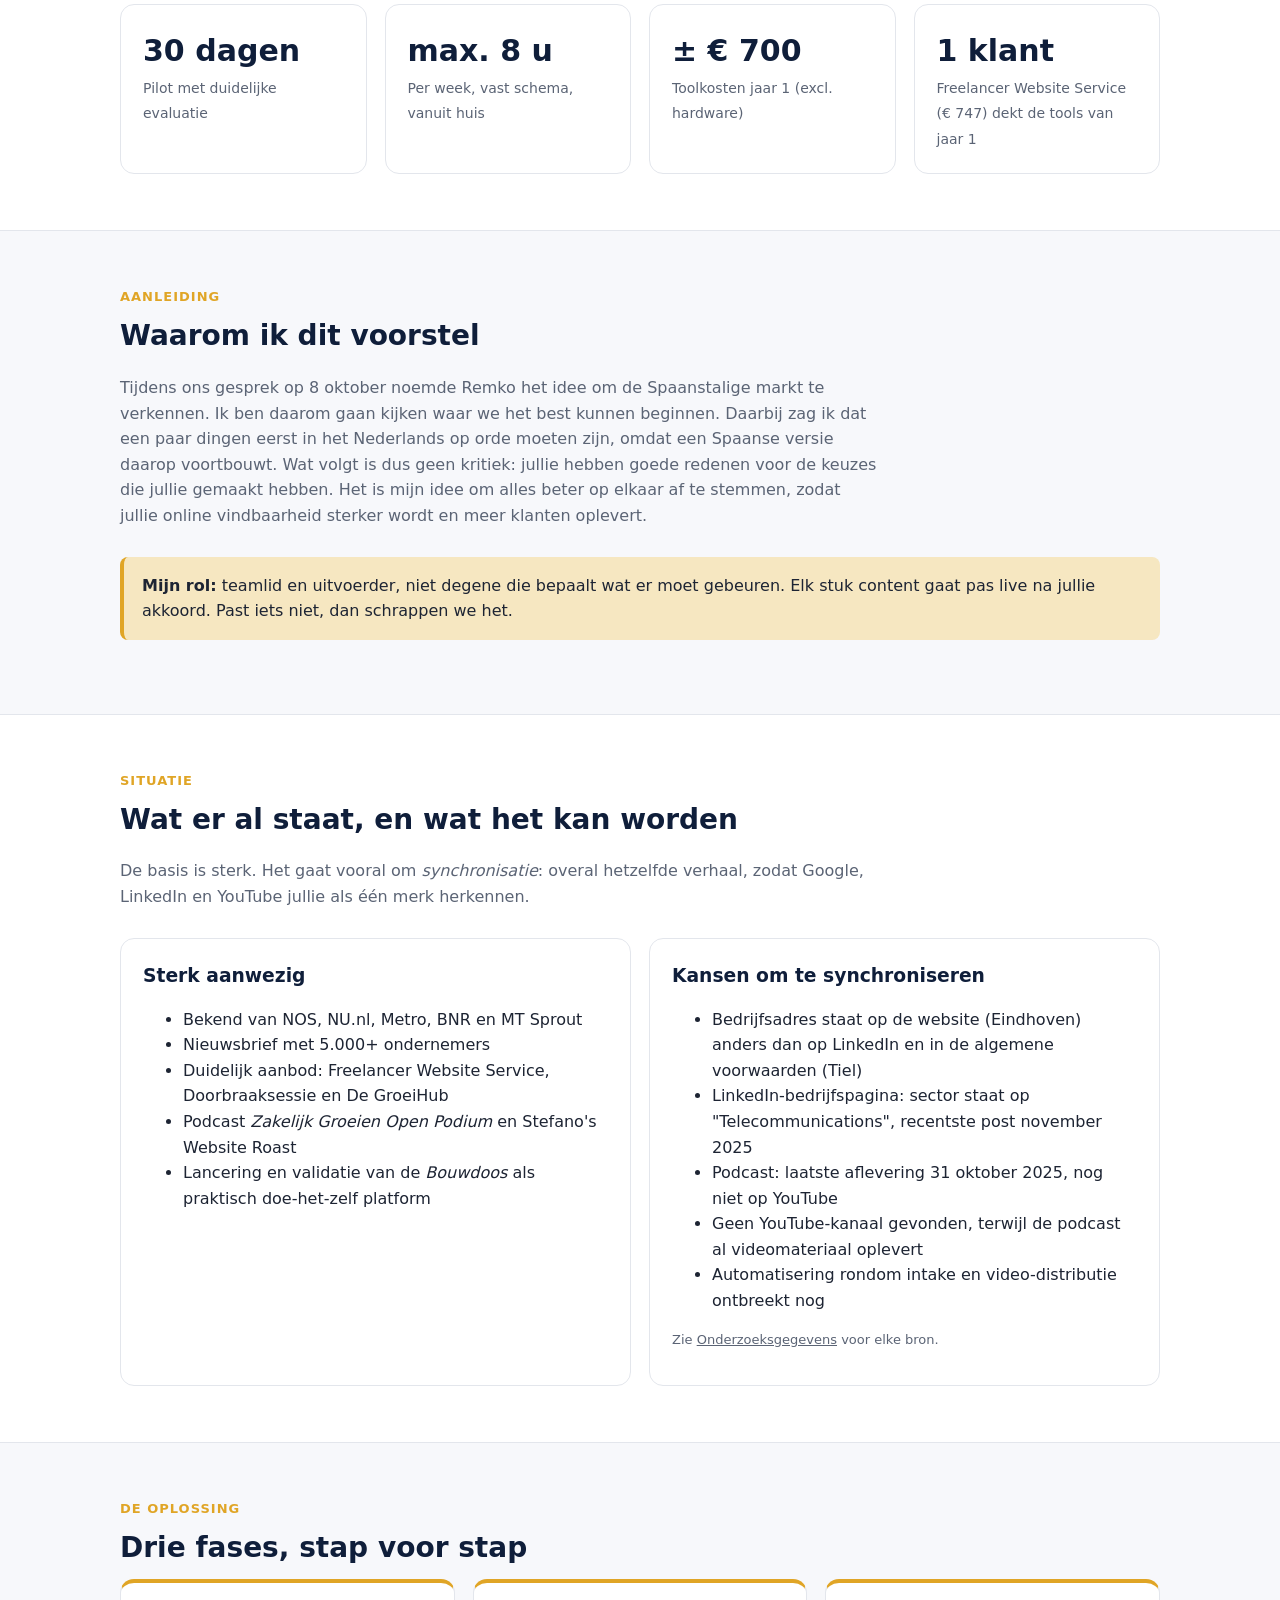
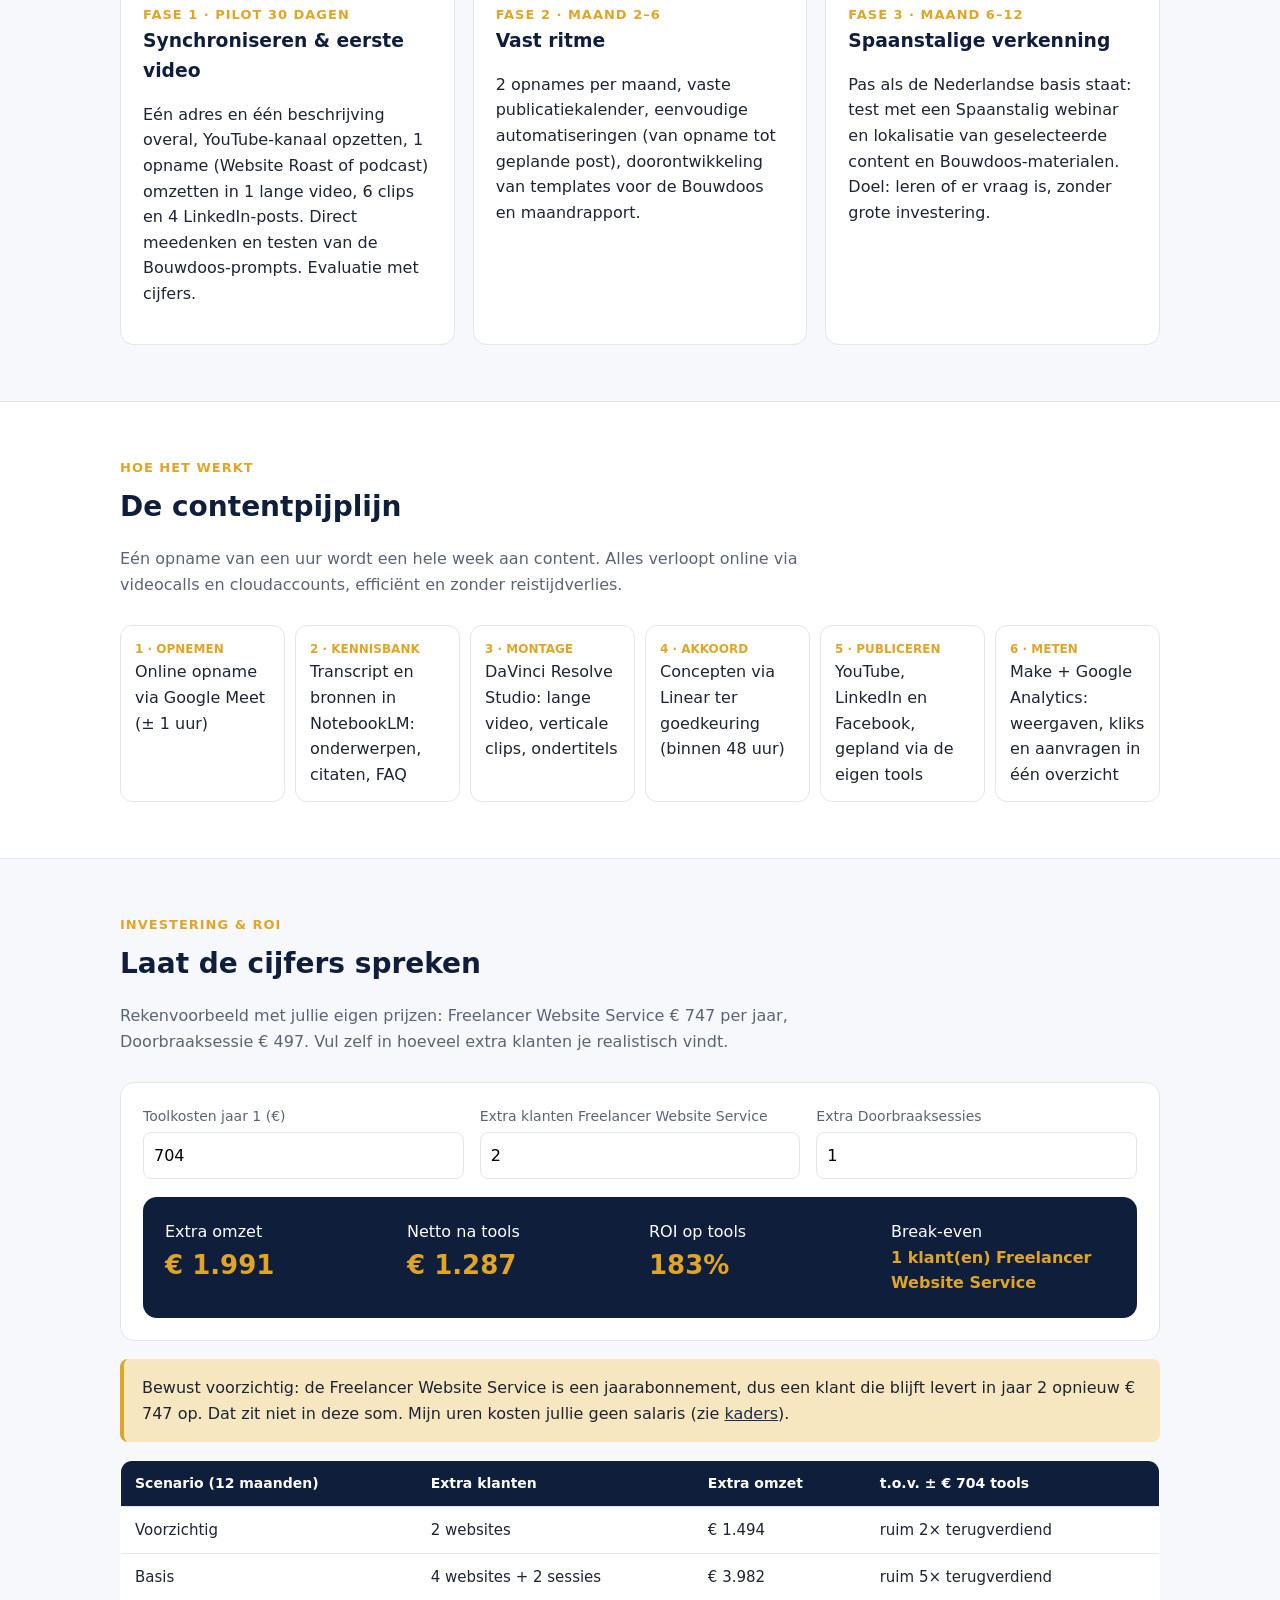
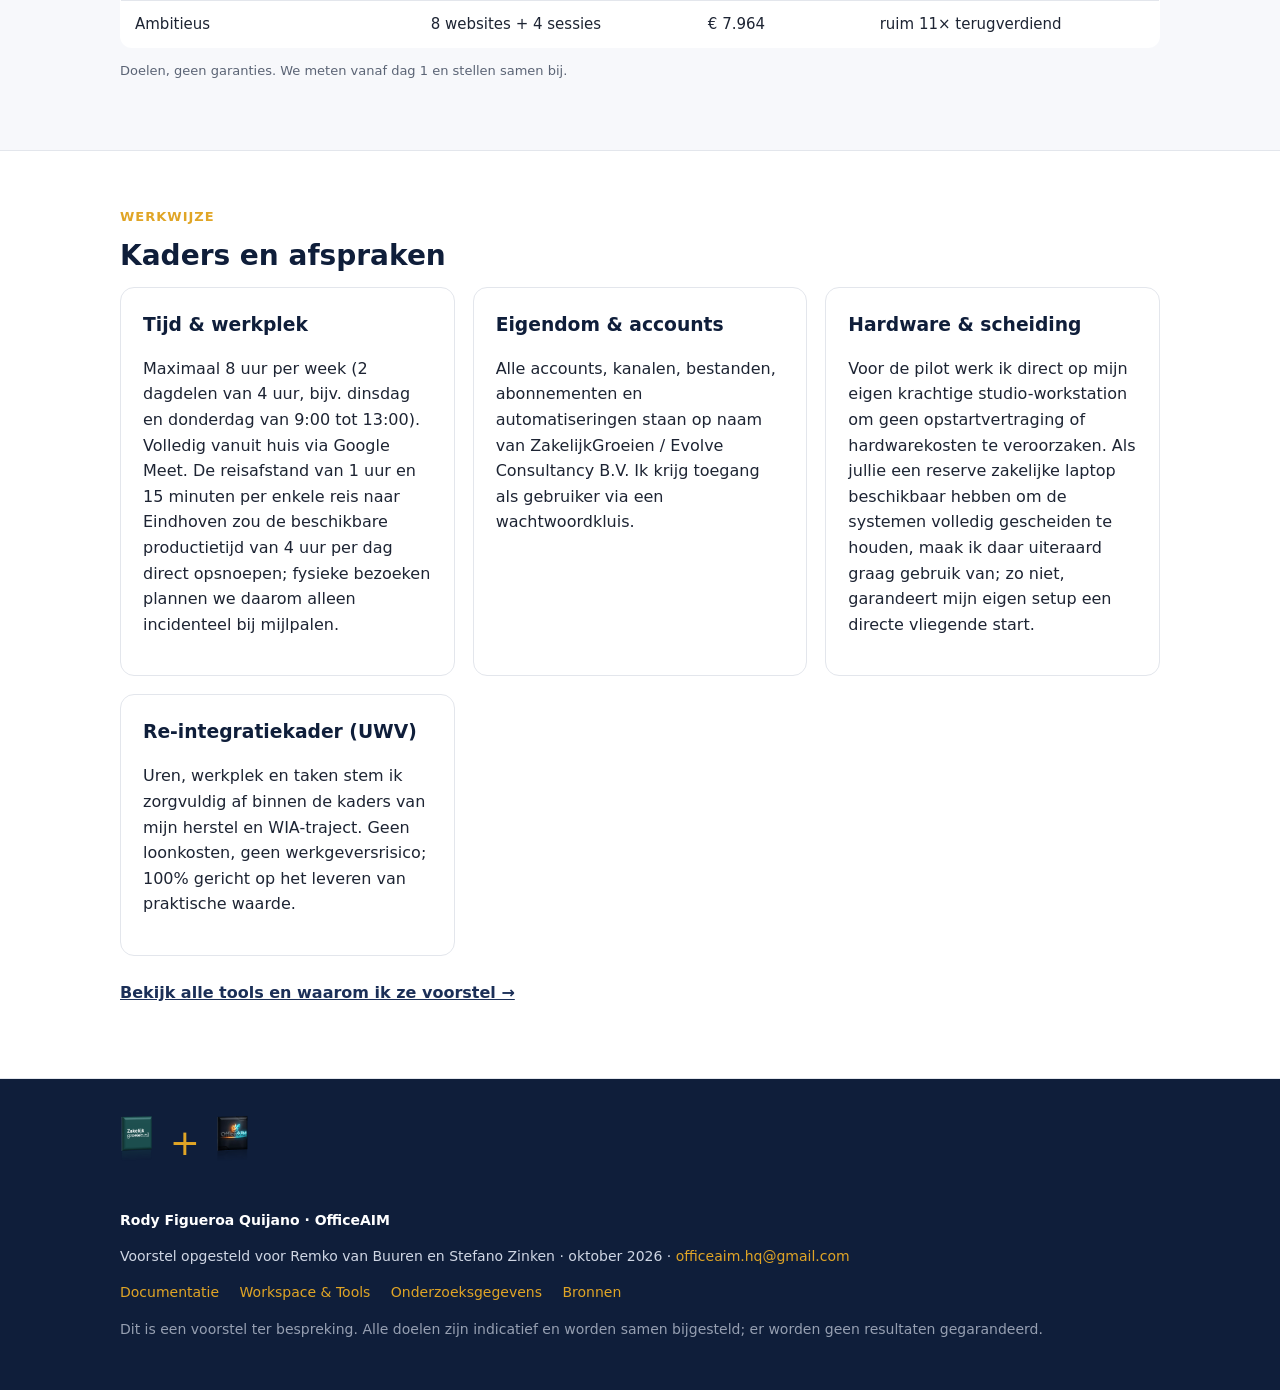
==== commit fc24fb6d: "Position video explainer at the top of the proposal with cinema layout" ====
--- a/index.html
+++ b/index.html
@@ -5,6 +5,20 @@
 <h1>Jullie kennis verdient een groter podium</h1>
 <p>Een voorstel om samen een rustig, meetbaar content- en distributiesysteem op te bouwen rond wat ZakelijkGroeien.nl al heeft: autoriteit, een netwerk van 5.000+ ondernemers en een podcast met Stefano en Remko.</p>
 <div class="pills"><a href="#samenvatting">Samenvatting</a><a href="#aanleiding">Aanleiding</a><a href="#basis">Wat er al staat</a><a href="#aanpak">Aanpak</a><a href="#pijplijn">Pijplijn</a><a href="#roi">Investering & ROI</a><a href="#kaders">Kaders</a></div></div></header>
+
+
+<section class="video-hero-section">
+  <div class="wrap">
+    <div class="video-hero-card">
+      <div class="video-badge"><span class="pulse-dot"></span> Bekijk eerst de video-toelichting (6 min)</div>
+      <h2 class="video-hero-title">Het voorstel in vogelvlucht</h2>
+      <p class="video-hero-desc">Liever eerst kijken dan lezen? Deze video vat de kern van de 30-dagen pilot, de werkwijze en het nulrisico voor ZakelijkGroeien helder samen.</p>
+      <div class="video-container-cinema">
+        <iframe src="https://www.youtube-nocookie.com/embed/JU-nP1HOIjA" title="ZakelijkGroeien.nl + OfficeAIM Video Toelichting" allow="accelerometer; autoplay; clipboard-write; encrypted-media; gyroscope; picture-in-picture" allowfullscreen></iframe>
+      </div>
+    </div>
+  </div>
+</section>
 
 <section id="samenvatting"><div class="wrap"><h2><small>Executive summary</small>In één oogopslag</h2>
 <p class="lead">Geen nieuwe strategie van buitenaf, maar een systeem dat jullie bestaande ideeën (meer zichtbaarheid, de podcast als video, ondersteuning bij de Bouwdoos en later de Spaanstalige markt) praktisch uitvoerbaar maakt. Jullie houden de regie; ik doe het uitvoerende werk.</p>
@@ -15,14 +29,7 @@
 <div class="card stat"><b>1 klant</b><span>Freelancer Website Service (€ 747) dekt de tools van jaar 1</span></div>
 
 
-<div class="video-feature-wrapper">
-  <div class="video-badge"><span class="pulse-dot"></span> Bekijk eerst de video-toelichting (6 min)</div>
-  <h3 class="video-headline">De 30-dagen pilot samengevat door AI</h3>
-  <p class="video-sub">Liever eerst kijken dan lezen? Deze video vat de kern van het voorstel, de samenwerking en het nulrisico voor ZakelijkGroeien helder samen.</p>
-  <div class="video-container-large">
-    <iframe src="https://www.youtube-nocookie.com/embed/JU-nP1HOIjA" title="ZakelijkGroeien.nl + OfficeAIM Video Toelichting" allow="accelerometer; autoplay; clipboard-write; encrypted-media; gyroscope; picture-in-picture" allowfullscreen></iframe>
-  </div>
-</div>
+
 
 </div></div></section>
 
--- a/style.css
+++ b/style.css
@@ -242,3 +242,52 @@
   height: 100%;
   border: 0;
 }
+
+/* Sección Cinematográfica del Video Principal */
+.video-hero-section {
+  padding: 40px 0 20px 0 !important;
+  background: #ffffff;
+  border-bottom: none !important;
+}
+.video-hero-card {
+  background: linear-gradient(180deg, #f8fafc 0%, #edf2f7 100%);
+  border: 1px solid var(--line);
+  border-radius: 24px;
+  padding: 36px 28px 44px 28px;
+  text-align: center;
+  box-shadow: 0 10px 30px rgba(15, 30, 58, 0.06);
+}
+.video-hero-title {
+  font-size: 32px !important;
+  margin: 12px 0 8px 0 !important;
+  color: var(--navy) !important;
+  font-weight: 700;
+}
+.video-hero-desc {
+  color: var(--muted);
+  max-width: 680px;
+  margin: 0 auto 28px auto;
+  font-size: 16px;
+  line-height: 1.5;
+}
+.video-container-cinema {
+  position: relative;
+  width: 100%;
+  max-width: 1000px; /* Cubre casi toda la pantalla centrada */
+  margin: 0 auto;
+  padding-bottom: 56.25%; /* 16:9 Cinema */
+  height: 0;
+  overflow: hidden;
+  border-radius: 18px;
+  box-shadow: 0 24px 50px rgba(15, 30, 58, 0.28);
+  border: 1px solid rgba(15, 30, 58, 0.15);
+  background: #000;
+}
+.video-container-cinema iframe {
+  position: absolute;
+  top: 0;
+  left: 0;
+  width: 100%;
+  height: 100%;
+  border: 0;
+}
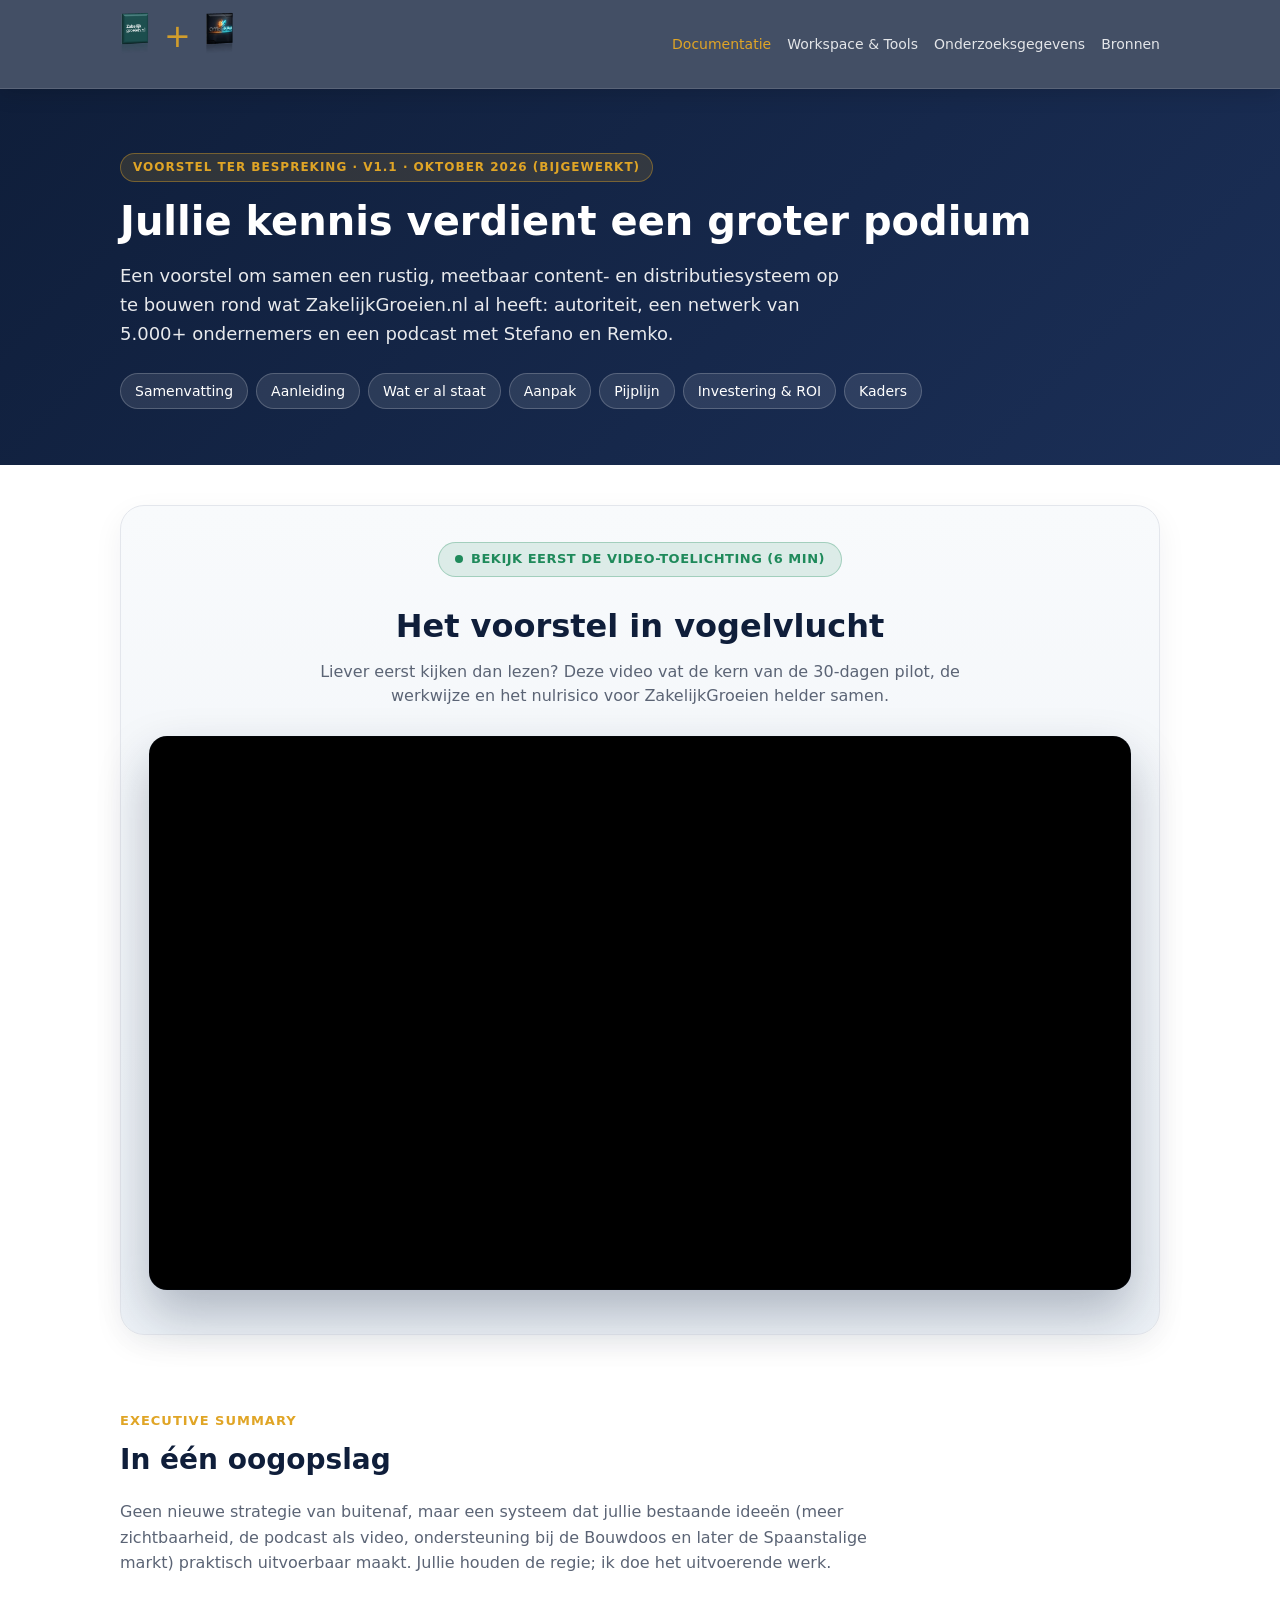
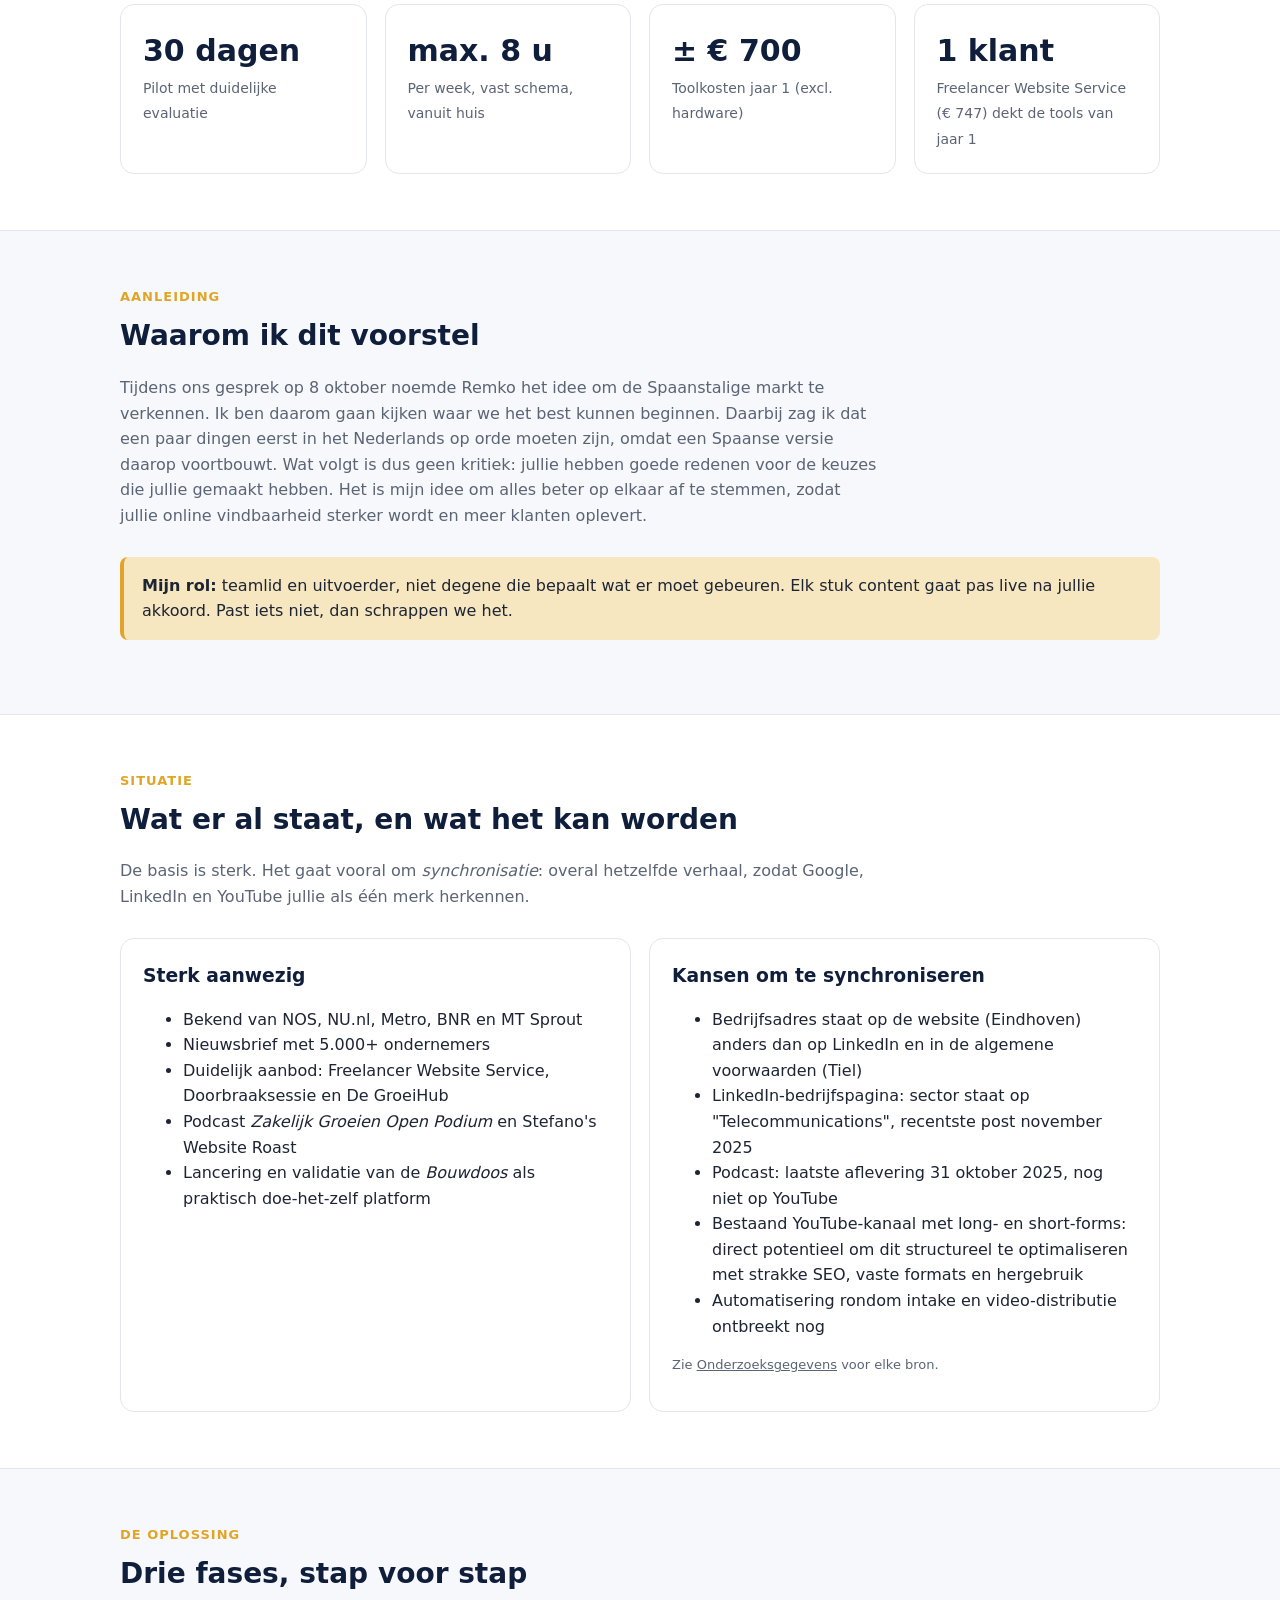
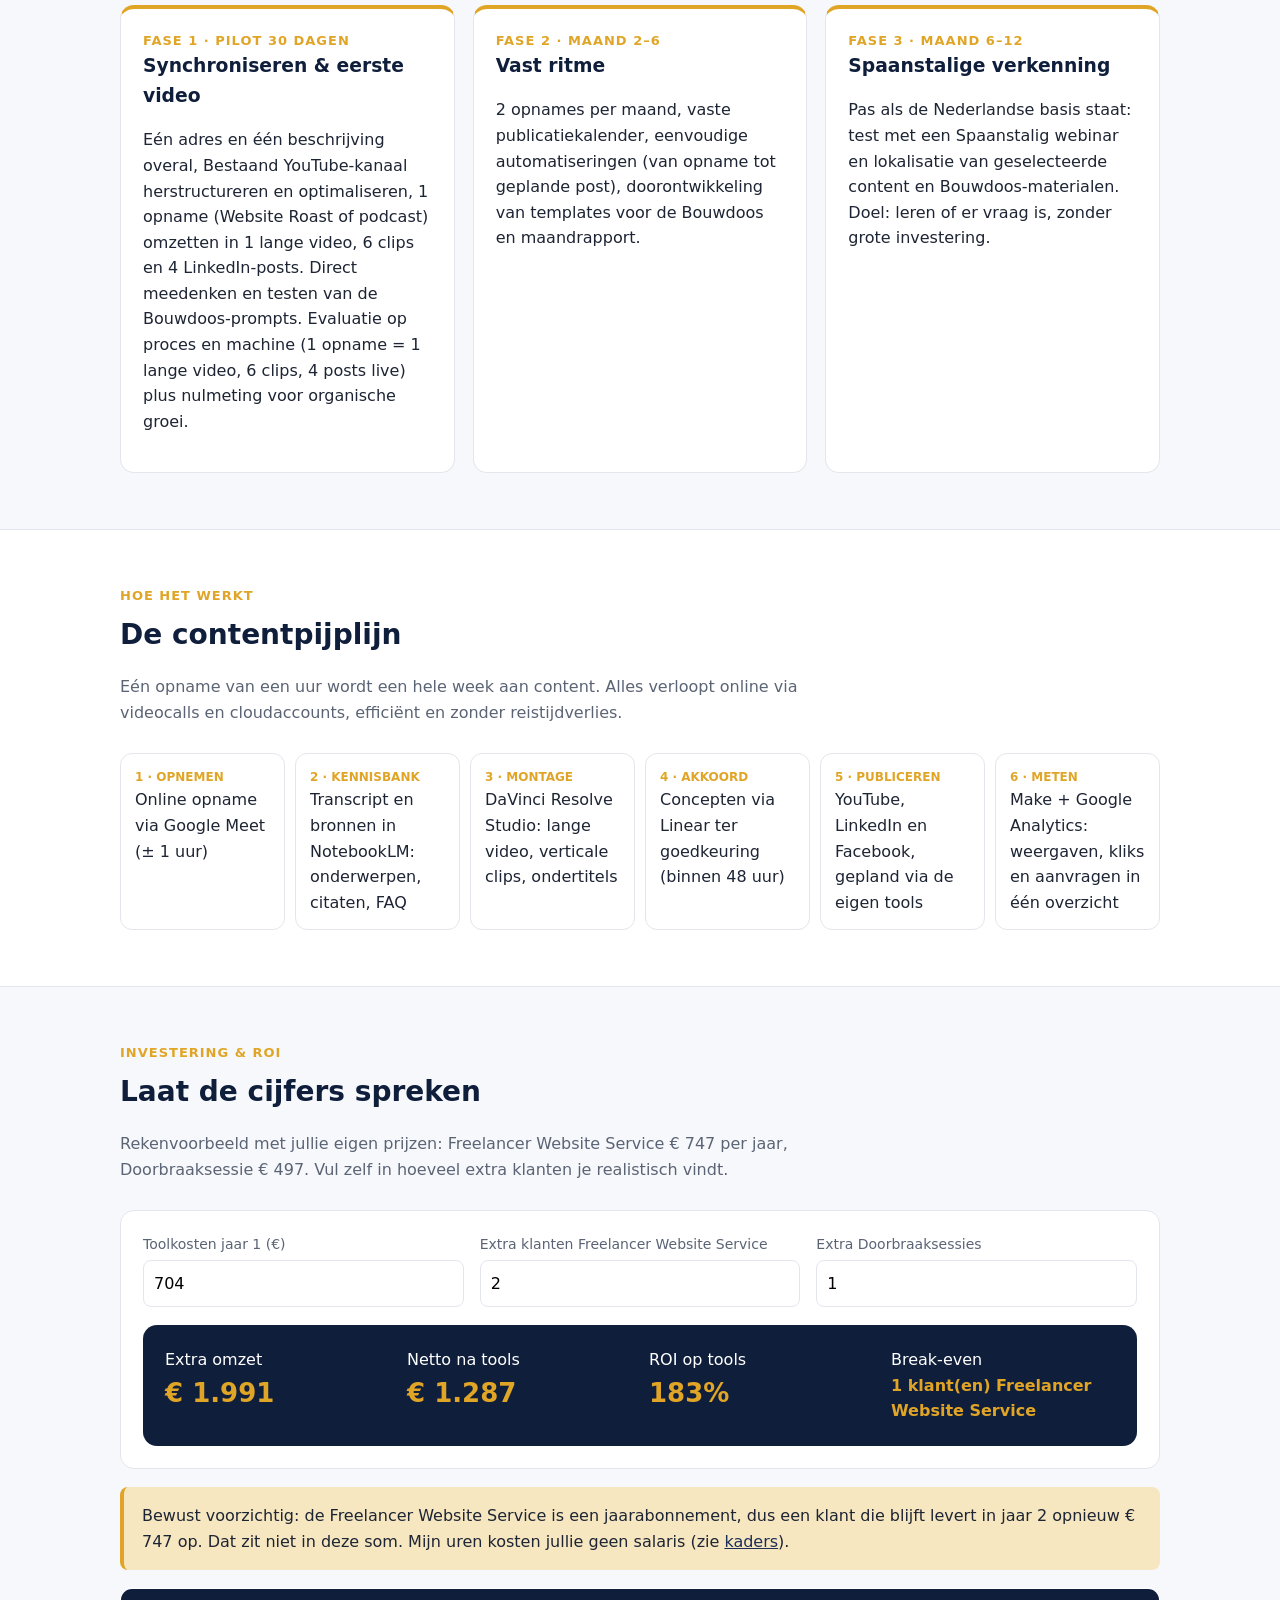
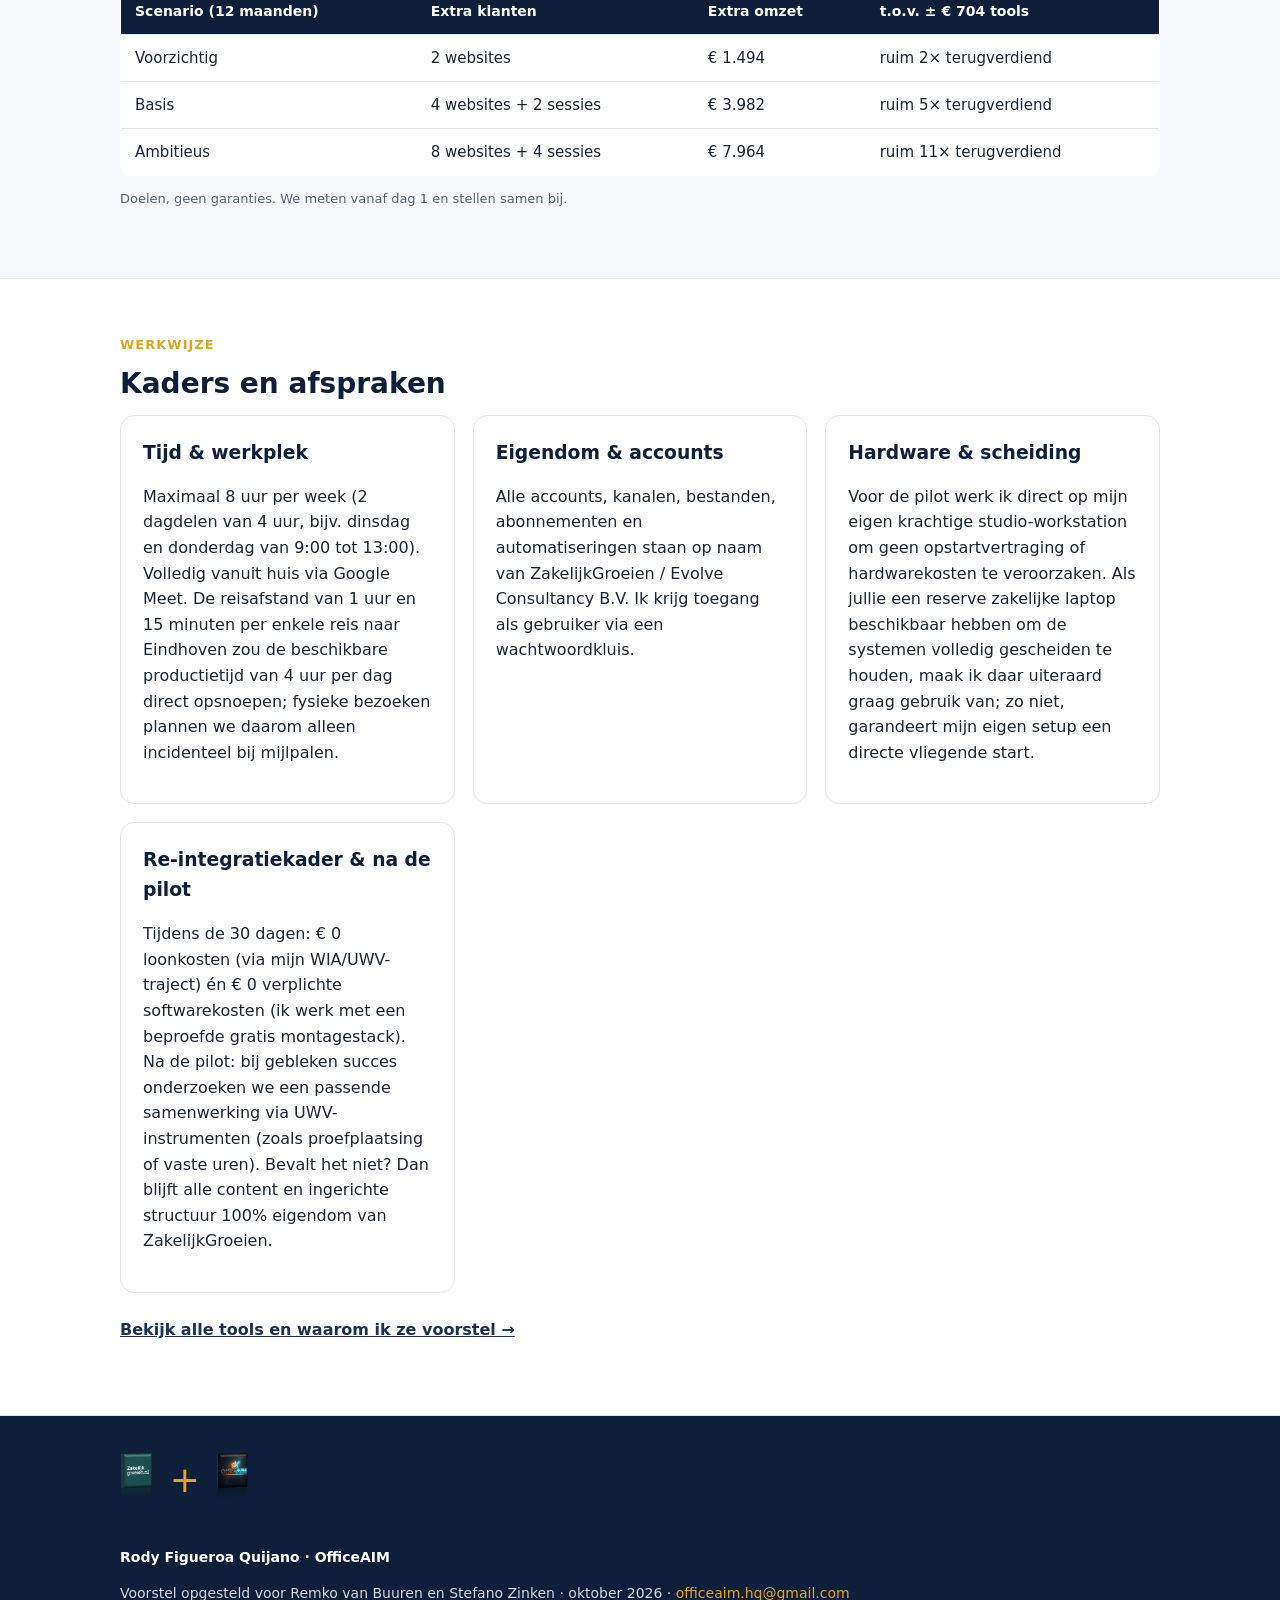
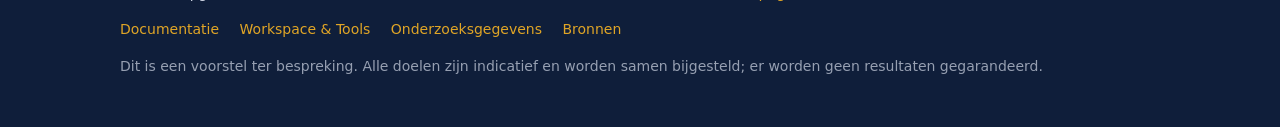
==== commit 57e769c1: "Update proposal V1.1: recognize YouTube channel and clarify tool costs and UWV post-pilot framework" ====
--- a/index.html
+++ b/index.html
@@ -1,7 +1,7 @@
 <!doctype html><html lang="nl"><head><meta charset="utf-8"><meta name="viewport" content="width=device-width,initial-scale=1">
 <title>Documentatie · Voorstel ZakelijkGroeien.nl</title><meta name="robots" content="noindex"><link rel="stylesheet" href="style.css"></head><body>
 <div class="top"><div class="wrap"><div class="brand-logos"><img src="assets/logo-zakelijkgroeien.png" alt="ZakelijkGroeien.nl" class="nav-logo"><span class="plus-symbol">+</span><img src="assets/logo-officeaim.png" alt="OfficeAIM" class="nav-logo"></div><nav><a href="index.html" class=on>Documentatie</a><a href="workspace.html">Workspace & Tools</a><a href="onderzoek.html">Onderzoeksgegevens</a><a href="bronnen.html">Bronnen</a></nav></div></div>
-<header class="hero"><div class="wrap"><span class="badge">Voorstel ter bespreking · V1.0 · oktober 2026</span>
+<header class="hero"><div class="wrap"><span class="badge">Voorstel ter bespreking · V1.1 · oktober 2026 (Bijgewerkt)</span>
 <h1>Jullie kennis verdient een groter podium</h1>
 <p>Een voorstel om samen een rustig, meetbaar content- en distributiesysteem op te bouwen rond wat ZakelijkGroeien.nl al heeft: autoriteit, een netwerk van 5.000+ ondernemers en een podcast met Stefano en Remko.</p>
 <div class="pills"><a href="#samenvatting">Samenvatting</a><a href="#aanleiding">Aanleiding</a><a href="#basis">Wat er al staat</a><a href="#aanpak">Aanpak</a><a href="#pijplijn">Pijplijn</a><a href="#roi">Investering & ROI</a><a href="#kaders">Kaders</a></div></div></header>
@@ -41,12 +41,12 @@
 <p class="lead">De basis is sterk. Het gaat vooral om <i>synchronisatie</i>: overal hetzelfde verhaal, zodat Google, LinkedIn en YouTube jullie als één merk herkennen.</p>
 <div class="grid g2">
 <div class="card"><h3>Sterk aanwezig</h3><ul><li>Bekend van NOS, NU.nl, Metro, BNR en MT Sprout</li><li>Nieuwsbrief met 5.000+ ondernemers</li><li>Duidelijk aanbod: Freelancer Website Service, Doorbraaksessie en De GroeiHub</li><li>Podcast <i>Zakelijk Groeien Open Podium</i> en Stefano's Website Roast</li><li>Lancering en validatie van de <i>Bouwdoos</i> als praktisch doe-het-zelf platform</li></ul></div>
-<div class="card"><h3>Kansen om te synchroniseren</h3><ul><li>Bedrijfsadres staat op de website (Eindhoven) anders dan op LinkedIn en in de algemene voorwaarden (Tiel)</li><li>LinkedIn-bedrijfspagina: sector staat op "Telecommunications", recentste post november 2025</li><li>Podcast: laatste aflevering 31 oktober 2025, nog niet op YouTube</li><li>Geen YouTube-kanaal gevonden, terwijl de podcast al videomateriaal oplevert</li><li>Automatisering rondom intake en video-distributie ontbreekt nog</li></ul><p class="src">Zie <a href="onderzoek.html">Onderzoeksgegevens</a> voor elke bron.</p></div>
+<div class="card"><h3>Kansen om te synchroniseren</h3><ul><li>Bedrijfsadres staat op de website (Eindhoven) anders dan op LinkedIn en in de algemene voorwaarden (Tiel)</li><li>LinkedIn-bedrijfspagina: sector staat op "Telecommunications", recentste post november 2025</li><li>Podcast: laatste aflevering 31 oktober 2025, nog niet op YouTube</li><li>Bestaand YouTube-kanaal met long- en short-forms: direct potentieel om dit structureel te optimaliseren met strakke SEO, vaste formats en hergebruik</li><li>Automatisering rondom intake en video-distributie ontbreekt nog</li></ul><p class="src">Zie <a href="onderzoek.html">Onderzoeksgegevens</a> voor elke bron.</p></div>
 </div></div></section>
 
 <section id="aanpak" class="alt"><div class="wrap"><h2><small>De oplossing</small>Drie fases, stap voor stap</h2>
 <div class="grid g3">
-<div class="card phase"><div class="when">Fase 1 · Pilot 30 dagen</div><h3>Synchroniseren & eerste video</h3><p>Eén adres en één beschrijving overal, YouTube-kanaal opzetten, 1 opname (Website Roast of podcast) omzetten in 1 lange video, 6 clips en 4 LinkedIn-posts. Direct meedenken en testen van de Bouwdoos-prompts. Evaluatie met cijfers.</p></div>
+<div class="card phase"><div class="when">Fase 1 · Pilot 30 dagen</div><h3>Synchroniseren & eerste video</h3><p>Eén adres en één beschrijving overal, Bestaand YouTube-kanaal herstructureren en optimaliseren, 1 opname (Website Roast of podcast) omzetten in 1 lange video, 6 clips en 4 LinkedIn-posts. Direct meedenken en testen van de Bouwdoos-prompts. Evaluatie op proces en machine (1 opname = 1 lange video, 6 clips, 4 posts live) plus nulmeting voor organische groei.</p></div>
 <div class="card phase"><div class="when">Fase 2 · Maand 2–6</div><h3>Vast ritme</h3><p>2 opnames per maand, vaste publicatiekalender, eenvoudige automatiseringen (van opname tot geplande post), doorontwikkeling van templates voor de Bouwdoos en maandrapport.</p></div>
 <div class="card phase"><div class="when">Fase 3 · Maand 6–12</div><h3>Spaanstalige verkenning</h3><p>Pas als de Nederlandse basis staat: test met een Spaanstalig webinar en lokalisatie van geselecteerde content en Bouwdoos-materialen. Doel: leren of er vraag is, zonder grote investering.</p></div>
 </div></div></section>
@@ -82,7 +82,7 @@
 <div class="card"><h3>Tijd & werkplek</h3><p>Maximaal 8 uur per week (2 dagdelen van 4 uur, bijv. dinsdag en donderdag van 9:00 tot 13:00). Volledig vanuit huis via Google Meet. De reisafstand van 1 uur en 15 minuten per enkele reis naar Eindhoven zou de beschikbare productietijd van 4 uur per dag direct opsnoepen; fysieke bezoeken plannen we daarom alleen incidenteel bij mijlpalen.</p></div>
 <div class="card"><h3>Eigendom & accounts</h3><p>Alle accounts, kanalen, bestanden, abonnementen en automatiseringen staan op naam van ZakelijkGroeien / Evolve Consultancy B.V. Ik krijg toegang als gebruiker via een wachtwoordkluis.</p></div>
 <div class="card"><h3>Hardware & scheiding</h3><p>Voor de pilot werk ik direct op mijn eigen krachtige studio-workstation om geen opstartvertraging of hardwarekosten te veroorzaken. Als jullie een reserve zakelijke laptop beschikbaar hebben om de systemen volledig gescheiden te houden, maak ik daar uiteraard graag gebruik van; zo niet, garandeert mijn eigen setup een directe vliegende start.</p></div>
-<div class="card"><h3>Re-integratiekader (UWV)</h3><p>Uren, werkplek en taken stem ik zorgvuldig af binnen de kaders van mijn herstel en WIA-traject. Geen loonkosten, geen werkgeversrisico; 100% gericht op het leveren van praktische waarde.</p></div>
+<div class="card"><h3>Re-integratiekader & na de pilot</h3><p>Tijdens de 30 dagen: € 0 loonkosten (via mijn WIA/UWV-traject) én € 0 verplichte softwarekosten (ik werk met een beproefde gratis montagestack). Na de pilot: bij gebleken succes onderzoeken we een passende samenwerking via UWV-instrumenten (zoals proefplaatsing of vaste uren). Bevalt het niet? Dan blijft alle content en ingerichte structuur 100% eigendom van ZakelijkGroeien.</p></div>
 </div>
 <p style="margin-top:24px"><a href="workspace.html"><b>Bekijk alle tools en waarom ik ze voorstel →</b></a></p></div></section>
 <footer><div class="wrap"><div class="footer-logos">
